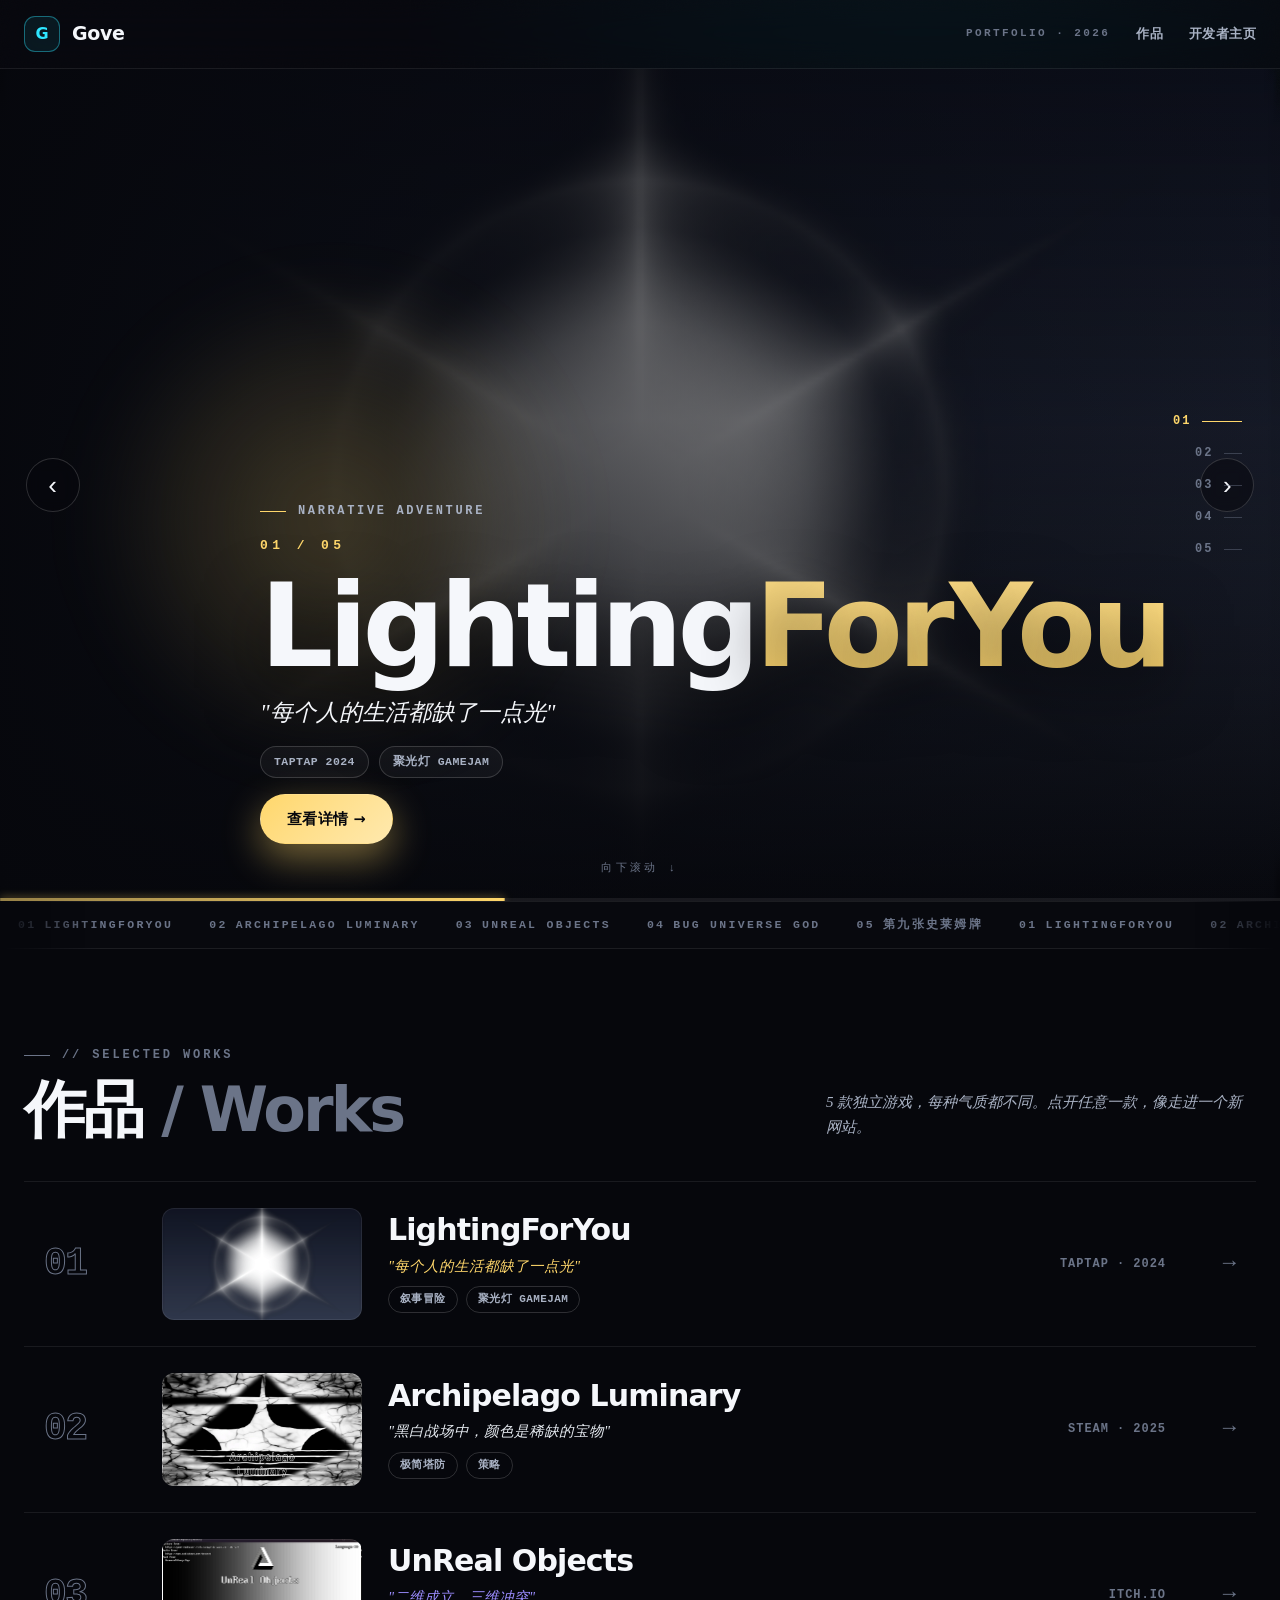
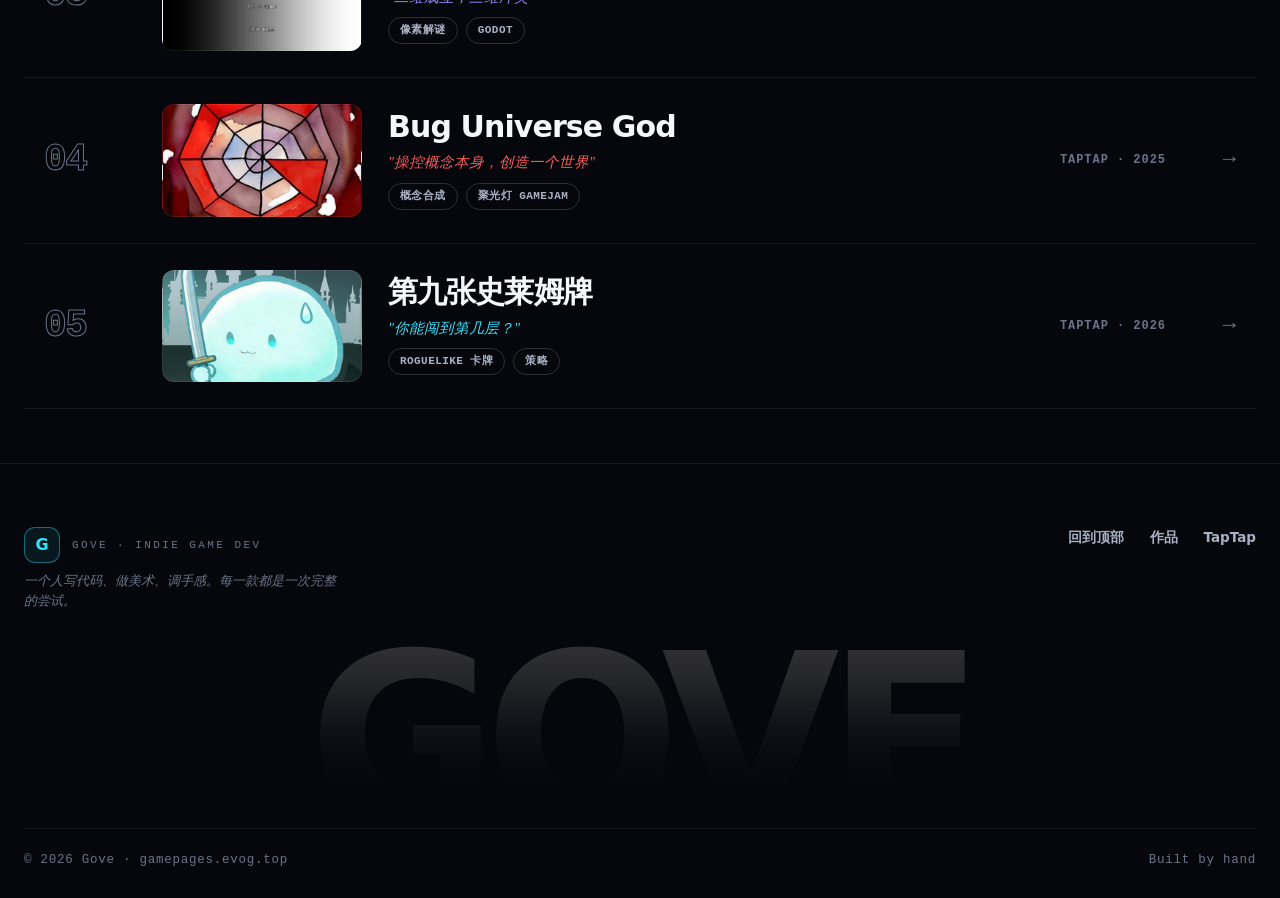
==== index.html @ 364ecc73 "优化网页设计,同时优化手机端的适配" ====
<!DOCTYPE html>
<html lang="zh-CN">
<head>
  <meta charset="UTF-8" />
  <meta name="viewport" content="width=device-width, initial-scale=1.0, viewport-fit=cover" />
  <meta name="theme-color" content="#06070c" />
  <title>Gove | 游戏作品集</title>
  <meta name="description" content="Gove 的独立游戏作品集——5 款横跨叙事冒险、塔防、解谜、概念合成与卡牌的作品，发布于 TapTap、Steam 与 itch.io。" />
  <style>
    :root {
      --bg: #06070c;
      --surface: #10131d;
      --text: #f5f7fb;
      --muted: #a9b2c4;
      --subtle: #6b7488;
      --line: rgba(255, 255, 255, .08);
      --line-2: rgba(255, 255, 255, .16);
      --maxw: 1280px;
      --header-h: 68px;

      --mono: ui-monospace, "Cascadia Code", "SF Mono", "JetBrains Mono", Consolas, monospace;
      --serif: Georgia, "Times New Roman", "Songti SC", serif;

      --ease: cubic-bezier(.2, .7, .3, 1);

      /* 各作品标志色 */
      --c-light: #ffd76b;
      --c-luminary: #e7ecf2;
      --c-unreal: #9b8cff;
      --c-bug: #ff5a5a;
      --c-slime: #2ee6ff;
    }

    * { box-sizing: border-box; }
    html { scroll-behavior: smooth; -webkit-text-size-adjust: 100%; }
    body {
      margin: 0;
      min-height: 100vh;
      color: var(--text);
      font-family: ui-sans-serif, system-ui, -apple-system, BlinkMacSystemFont, "Segoe UI", "PingFang SC", "Microsoft YaHei", sans-serif;
      line-height: 1.55;
      background: var(--bg);
      overflow-x: hidden;
      -webkit-font-smoothing: antialiased;
    }

    /* ===== 背景：光晕 + 视差网格 + 颗粒 ===== */
    .bg-fx { position: fixed; inset: 0; z-index: -3; pointer-events: none; }
    .bg-fx::before {
      content: ""; position: absolute; inset: 0;
      background:
        radial-gradient(900px 580px at 72% -10%, rgba(46, 230, 255, .11), transparent 62%),
        radial-gradient(780px 560px at 6% 110%, rgba(155, 140, 255, .11), transparent 62%),
        var(--bg);
    }
    .bg-grid {
      position: absolute; inset: -8%;
      opacity: .45;
      background-image:
        linear-gradient(rgba(255, 255, 255, .035) 1px, transparent 1px),
        linear-gradient(90deg, rgba(255, 255, 255, .035) 1px, transparent 1px);
      background-size: 64px 64px;
      background-position: calc(var(--mx, 0) * 14px) calc(var(--my, 0) * 14px);
      mask-image: radial-gradient(circle at 50% 26%, black, transparent 82%);
      -webkit-mask-image: radial-gradient(circle at 50% 26%, black, transparent 82%);
      transition: background-position 600ms var(--ease);
    }
    .bg-grain {
      position: fixed; inset: 0; z-index: -2; pointer-events: none; opacity: .05;
      background-image: url("data:image/svg+xml,%3Csvg xmlns='http://www.w3.org/2000/svg' width='180' height='180'%3E%3Cfilter id='n'%3E%3CfeTurbulence type='fractalNoise' baseFrequency='.85' numOctaves='3'/%3E%3C/filter%3E%3Crect width='180' height='180' filter='url(%23n)'/%3E%3C/svg%3E");
    }
    /* 鼠标光晕（仅指针设备） */
    .cursor-glow {
      position: fixed; top: 0; left: 0; width: 460px; height: 460px;
      z-index: -1; pointer-events: none; opacity: 0; transition: opacity 500ms ease;
      background: radial-gradient(circle, color-mix(in srgb, var(--accent, #2ee6ff) 12%, transparent), transparent 66%);
    }
    .cursor-glow.on { opacity: 1; }

    a { color: inherit; text-decoration: none; }
    img { display: block; max-width: 100%; }
    .container { width: min(var(--maxw), calc(100% - 48px)); margin: 0 auto; }

    /* ===== 顶部导航 ===== */
    .site-header {
      position: sticky; top: 0; z-index: 60;
      border-bottom: 1px solid var(--line);
      background: rgba(6, 7, 12, .5);
      backdrop-filter: blur(18px) saturate(140%);
      -webkit-backdrop-filter: blur(18px) saturate(140%);
      transition: background 300ms ease, border-color 300ms ease;
    }
    .site-header::after {
      content: ""; position: absolute; left: 0; bottom: -1px; height: 2px; width: 100%;
      transform: scaleX(var(--sp, 0)); transform-origin: left;
      background: linear-gradient(90deg, var(--c-slime), var(--c-unreal), var(--c-light));
      transition: transform 120ms linear;
    }
    .site-header.scrolled { background: rgba(6, 7, 12, .82); border-bottom-color: var(--line-2); }
    .nav { display: flex; align-items: center; justify-content: space-between; gap: 16px; min-height: var(--header-h); transition: min-height 300ms var(--ease); }
    .site-header.scrolled .nav { min-height: 56px; }

    .brand { display: flex; align-items: center; gap: 12px; font-weight: 900; letter-spacing: -.02em; font-size: 19px; }
    .brand-mark {
      display: grid; width: 36px; height: 36px; place-items: center; flex: none;
      border-radius: 11px; border: 1px solid rgba(46, 230, 255, .4);
      color: #2ee6ff; background: rgba(46, 230, 255, .08);
      font-size: 16px; font-weight: 900;
      animation: markPulse 4s ease-in-out infinite;
    }
    @keyframes markPulse {
      0%, 100% { box-shadow: 0 0 20px rgba(46, 230, 255, .16); }
      50% { box-shadow: 0 0 36px rgba(46, 230, 255, .40); }
    }
    .nav-links { display: flex; align-items: center; gap: 26px; color: var(--muted); font-size: 13px; font-weight: 600; letter-spacing: .03em; }
    .nav-links a { position: relative; padding: 6px 0; transition: color 180ms ease; }
    .nav-links a::after {
      content: ""; position: absolute; left: 0; right: 0; bottom: 0; height: 1px;
      background: currentColor; transform: scaleX(0); transform-origin: left;
      transition: transform 260ms var(--ease);
    }
    .nav-links a:hover { color: var(--text); }
    .nav-links a:hover::after { transform: scaleX(1); }
    .nav-tag { font-family: var(--mono); font-size: 11px; letter-spacing: .22em; color: var(--subtle); text-transform: uppercase; }

    /* ===== HERO 轮播 ===== */
    .hero { position: relative; }
    .carousel {
      position: relative; overflow: hidden; --accent: var(--c-slime);
      height: clamp(480px, calc(100vh - var(--header-h)), 900px);
    }
    @supports (height: 100svh) {
      .carousel { height: clamp(480px, calc(100svh - var(--header-h)), 900px); }
    }
    .slides { position: absolute; inset: 0; }
    .slide { position: absolute; inset: 0; opacity: 0; visibility: hidden; transition: opacity .8s ease, visibility .8s ease; }
    .slide.active { opacity: 1; visibility: visible; }
    .slide-bg {
      position: absolute; inset: 0; background-size: cover; background-position: center;
      transform: scale(1.08); transition: transform 7s linear;
    }
    .slide.active .slide-bg { transform: scale(1); }
    .slide-overlay {
      position: absolute; inset: 0;
      background:
        linear-gradient(90deg, rgba(6, 7, 12, .95) 0%, rgba(6, 7, 12, .6) 42%, rgba(6, 7, 12, .10) 100%),
        linear-gradient(0deg, rgba(6, 7, 12, .96) 0%, rgba(6, 7, 12, .25) 58%);
    }
    .slide-glow {
      position: absolute; left: 4%; bottom: 12%; width: min(560px, 70vw); aspect-ratio: 1; border-radius: 50%;
      background: radial-gradient(circle, color-mix(in srgb, var(--accent) 22%, transparent), transparent 62%);
      filter: blur(34px); opacity: 0; transition: opacity .9s ease; pointer-events: none;
    }
    .slide.active .slide-glow { opacity: 1; animation: glowBreath 7s ease-in-out infinite; }
    @keyframes glowBreath { 0%, 100% { transform: scale(1); } 50% { transform: scale(1.12); } }

    .slide-content {
      position: absolute; left: 0; right: 0; bottom: clamp(56px, 9vh, 104px);
      display: flex; flex-direction: column; align-items: flex-start; gap: 16px;
      max-width: 760px;
    }
    /* 逐行 stagger 入场 */
    .slide-content > * { opacity: 0; transform: translateY(24px); }
    .slide.active .slide-content > * { animation: rise .78s var(--ease) forwards; }
    .slide.active .slide-content > *:nth-child(1) { animation-delay: .10s; }
    .slide.active .slide-content > *:nth-child(2) { animation-delay: .18s; }
    .slide.active .slide-content > *:nth-child(3) { animation-delay: .26s; }
    .slide.active .slide-content > *:nth-child(4) { animation-delay: .36s; }
    .slide.active .slide-content > *:nth-child(5) { animation-delay: .44s; }
    .slide.active .slide-content > *:nth-child(6) { animation-delay: .52s; }
    @keyframes rise { to { opacity: 1; translate: 0 0; } }

    .slide-eyebrow {
      display: inline-flex; align-items: center; gap: 12px; margin: 0;
      font-family: var(--mono); font-size: 12px; font-weight: 600;
      letter-spacing: .22em; text-transform: uppercase; color: var(--muted);
    }
    .slide-eyebrow::before { content: ""; width: 26px; height: 1px; background: var(--accent); flex: none; }
    .slide-index { font-family: var(--mono); font-size: 13px; font-weight: 700; letter-spacing: .34em; color: var(--accent); text-transform: uppercase; }
    .slide-title {
      margin: 0; font-weight: 900; letter-spacing: -.045em; line-height: .92;
      font-size: clamp(54px, 9vw, 116px); text-shadow: 0 22px 64px rgba(0, 0, 0, .55);
    }
    .slide-title .accent {
      color: transparent;
      background: linear-gradient(180deg, color-mix(in srgb, var(--accent) 78%, #fff), var(--accent));
      -webkit-background-clip: text; background-clip: text;
    }
    .slide-tagline { margin: 0; font-family: var(--serif); font-size: clamp(17px, 2vw, 23px); font-style: italic; color: var(--text); }
    .slide-tags { display: flex; flex-wrap: wrap; gap: 10px; }
    .slide-tags span {
      padding: 6px 13px; border-radius: 999px; border: 1px solid var(--line-2);
      color: var(--muted); background: rgba(255, 255, 255, .04);
      font-family: var(--mono); font-size: 11.5px; font-weight: 600; letter-spacing: .04em; text-transform: uppercase;
    }
    .btn {
      display: inline-flex; align-items: center; gap: 10px; min-height: 50px; padding: 0 26px;
      border-radius: 999px; font-size: 14.5px; font-weight: 800; letter-spacing: .02em;
      border: 1px solid var(--line-2); color: var(--text);
      transition: transform 200ms ease, border-color 200ms ease, background 200ms ease, box-shadow 200ms ease;
    }
    .btn.primary {
      border-color: transparent; color: #06070c;
      background: linear-gradient(135deg, var(--accent), color-mix(in srgb, var(--accent) 55%, #ffffff));
      box-shadow: 0 14px 38px color-mix(in srgb, var(--accent) 45%, transparent);
    }
    .btn.primary:hover { transform: translateY(-3px); box-shadow: 0 22px 54px color-mix(in srgb, var(--accent) 62%, transparent); }
    .btn.primary:active { transform: translateY(-1px) scale(.985); }

    /* 右侧竖排索引轨（桌面） */
    .rail {
      position: absolute; right: clamp(16px, 3vw, 44px); top: 50%; transform: translateY(-50%);
      z-index: 8; display: flex; flex-direction: column; gap: 4px;
    }
    .rail button {
      display: flex; align-items: center; justify-content: flex-end; gap: 10px;
      width: 74px; padding: 7px 0; border: 0; background: none; cursor: pointer;
      font-family: var(--mono); font-size: 12px; font-weight: 700; letter-spacing: .18em;
      color: var(--subtle); transition: color 260ms ease;
    }
    .rail button::after {
      content: ""; width: 18px; height: 1px; background: currentColor; opacity: .45;
      transition: width 320ms var(--ease), opacity 260ms ease;
    }
    .rail button:hover { color: var(--text); }
    .rail button:hover::after { width: 30px; opacity: 1; }
    .rail button.on { color: var(--accent); }
    .rail button.on::after { width: 40px; opacity: 1; }

    /* 圆点（移动） */
    .dots {
      position: absolute; left: 0; right: 0; bottom: 26px; z-index: 8;
      display: none; justify-content: center; gap: 8px;
    }
    .dots button {
      position: relative; width: 22px; height: 22px; border: 0; padding: 0; cursor: pointer; background: none;
    }
    .dots button::after {
      content: ""; position: absolute; left: 50%; top: 50%; transform: translate(-50%, -50%);
      width: 7px; height: 7px; border-radius: 999px; background: rgba(255, 255, 255, .28);
      transition: width 280ms var(--ease), background 280ms ease, border-radius 280ms var(--ease);
    }
    .dots button.on::after { width: 24px; background: var(--accent); border-radius: 999px; }

    .carousel .nav-btn {
      position: absolute; top: 50%; transform: translateY(-50%); z-index: 8;
      width: 54px; height: 54px; display: grid; place-items: center; cursor: pointer;
      border-radius: 50%; border: 1px solid var(--line-2); background: rgba(6, 7, 12, .5);
      color: var(--text); font-size: 26px; line-height: 1; backdrop-filter: blur(8px);
      -webkit-backdrop-filter: blur(8px);
      transition: background 200ms ease, border-color 200ms ease, transform 200ms ease;
    }
    .carousel .nav-btn:hover { background: rgba(6, 7, 12, .85); border-color: var(--accent); color: var(--accent); transform: translateY(-50%) scale(1.06); }
    .carousel .nav-btn.prev { left: clamp(12px, 2vw, 32px); }
    .carousel .nav-btn.next { right: clamp(12px, 2vw, 32px); }

    .scroll-hint {
      position: absolute; left: 50%; bottom: 24px; transform: translateX(-50%); z-index: 8; margin: 0;
      font-family: var(--mono); font-size: 11px; letter-spacing: .3em; text-transform: uppercase;
      color: var(--subtle); animation: bob 2.6s ease-in-out infinite;
    }
    @keyframes bob { 0%, 100% { transform: translate(-50%, 0); opacity: .45; } 50% { transform: translate(-50%, 6px); opacity: 1; } }

    /* 自动播放进度条 */
    .progress { position: absolute; left: 0; right: 0; bottom: 0; height: 3px; background: rgba(255, 255, 255, .07); z-index: 9; }
    .progress i {
      display: block; height: 100%; width: 100%; transform: scaleX(0); transform-origin: left;
      background: linear-gradient(90deg, color-mix(in srgb, var(--accent) 55%, transparent), var(--accent));
      box-shadow: 0 0 14px color-mix(in srgb, var(--accent) 60%, transparent);
    }

    /* ===== 索引滚动带 ===== */
    .ticker {
      border-top: 1px solid var(--line); border-bottom: 1px solid var(--line);
      background: rgba(255, 255, 255, .012); overflow: hidden; padding: 14px 0;
      mask-image: linear-gradient(90deg, transparent, black 8%, black 92%, transparent);
      -webkit-mask-image: linear-gradient(90deg, transparent, black 8%, black 92%, transparent);
    }
    .ticker-track { display: flex; width: max-content; animation: ticker 38s linear infinite; }
    .ticker:hover .ticker-track { animation-play-state: paused; }
    .ticker-group { display: flex; align-items: center; flex: none; }
    .ticker-group b {
      font-family: var(--mono); font-size: 11.5px; font-weight: 700; letter-spacing: .2em;
      color: var(--subtle); text-transform: uppercase; margin: 0 18px;
    }
    .ticker-group b i { font-style: normal; color: var(--accent); margin-right: 8px; }
    @keyframes ticker { to { transform: translateX(-50%); } }

    /* ===== 作品列表 ===== */
    .works { padding: clamp(64px, 10vh, 120px) 0 clamp(40px, 6vh, 72px); }
    .section-head { display: flex; align-items: flex-end; justify-content: space-between; gap: 28px; margin-bottom: 40px; flex-wrap: wrap; }
    .section-head .kicker {
      display: inline-flex; align-items: center; gap: 12px; margin: 0 0 14px;
      font-family: var(--mono); font-size: 12px; font-weight: 600; letter-spacing: .24em;
      text-transform: uppercase; color: var(--subtle);
    }
    .section-head .kicker::before { content: ""; width: 26px; height: 1px; background: var(--subtle); }
    .section-head h2 { margin: 0; font-size: clamp(34px, 5vw, 62px); font-weight: 900; letter-spacing: -.045em; line-height: 1; }
    .section-head h2 span { color: var(--subtle); font-weight: 800; }
    .section-head .note { max-width: 430px; margin: 0; color: var(--muted); font-size: 15px; font-family: var(--serif); font-style: italic; line-height: 1.7; }

    .works-list { list-style: none; margin: 0; padding: 0; border-top: 1px solid var(--line); }
    .work { position: relative; border-bottom: 1px solid var(--line); }
    .work::before {
      content: ""; position: absolute; left: 0; top: 0; bottom: 0; width: 3px; z-index: 2;
      background: var(--accent); transform: scaleY(0); transform-origin: top;
      transition: transform 380ms var(--ease);
    }
    .work:hover::before, .work:focus-within::before { transform: scaleY(1); }
    .work > a {
      display: grid; align-items: center; gap: 26px; padding: 26px 20px;
      grid-template-columns: 92px 200px 1fr auto 44px;
      grid-template-areas: "num thumb main meta go";
      transition: padding 320ms var(--ease), background 320ms var(--ease);
    }
    .work:hover > a, .work:focus-within > a { padding-left: 36px; background: linear-gradient(90deg, color-mix(in srgb, var(--accent) 11%, transparent), transparent 74%); }

    .work-num {
      grid-area: num; font-family: var(--mono); font-weight: 800; letter-spacing: -.04em;
      font-size: clamp(26px, 3vw, 38px); line-height: 1;
      color: transparent; -webkit-text-stroke: 1px var(--subtle);
      transition: color 320ms ease, -webkit-text-stroke-color 320ms ease, transform 320ms var(--ease);
    }
    .work:hover .work-num { color: var(--accent); -webkit-text-stroke-color: var(--accent); transform: translateX(3px); }

    .work-thumb {
      grid-area: thumb; width: 200px; aspect-ratio: 16 / 9; border-radius: 12px;
      background-size: cover; background-position: center;
      border: 1px solid var(--line); position: relative; overflow: hidden;
      transition: transform 420ms var(--ease), box-shadow 420ms var(--ease), border-color 320ms ease;
    }
    .work-thumb::after {
      content: "查看"; position: absolute; inset: 0; display: flex; align-items: center; justify-content: center;
      font-family: var(--mono); font-size: 11.5px; letter-spacing: .18em; color: #fff;
      background: color-mix(in srgb, var(--accent) 32%, rgba(6, 7, 12, .6));
      opacity: 0; transition: opacity 320ms ease;
    }
    .work:hover .work-thumb { transform: scale(1.045); border-color: color-mix(in srgb, var(--accent) 45%, transparent); box-shadow: 0 20px 48px rgba(0, 0, 0, .6); }
    .work:hover .work-thumb::after { opacity: 1; }

    .work-main { grid-area: main; display: flex; flex-direction: column; gap: 9px; min-width: 0; }
    .work-title { font-size: clamp(21px, 2.6vw, 30px); font-weight: 800; letter-spacing: -.03em; line-height: 1.05; }
    .work-tagline { margin: 0; font-family: var(--serif); font-size: 14.5px; font-style: italic; color: var(--accent); }
    .work-tags { display: flex; flex-wrap: wrap; gap: 8px; }
    .work-tags span {
      padding: 4px 11px; border-radius: 999px; border: 1px solid var(--line-2);
      color: var(--muted); font-family: var(--mono); font-size: 11px; font-weight: 600; letter-spacing: .04em; text-transform: uppercase;
    }
    .work-meta { grid-area: meta; font-family: var(--mono); color: var(--subtle); font-size: 12px; font-weight: 600; letter-spacing: .08em; white-space: nowrap; text-transform: uppercase; }
    .work-go { grid-area: go; justify-self: end; font-family: var(--mono); font-size: 22px; color: var(--subtle); transition: transform 260ms var(--ease), color 260ms ease; }
    .work:hover .work-go { transform: translateX(6px); color: var(--accent); }

    /* 跟随鼠标的大图预览（仅指针设备） */
    .peek { position: fixed; top: 0; left: 0; z-index: 50; pointer-events: none; will-change: transform; }
    .peek-inner {
      width: 330px; border-radius: 14px; overflow: hidden; border: 1px solid var(--line-2);
      background: var(--surface); box-shadow: 0 32px 78px rgba(0, 0, 0, .68);
      opacity: 0; transform: scale(.94) translateY(6px);
      transition: opacity .28s ease, transform .34s var(--ease);
    }
    .peek.on .peek-inner { opacity: 1; transform: none; }
    .peek-img { height: 186px; background-size: cover; background-position: center; }
    .peek-bar {
      display: flex; align-items: center; justify-content: space-between; gap: 12px;
      padding: 10px 14px; border-top: 1px solid var(--line);
      font-family: var(--mono); font-size: 11px; font-weight: 700; letter-spacing: .16em; text-transform: uppercase;
    }
    .peek-bar em { font-style: normal; color: var(--accent); }

    /* ===== 页脚 ===== */
    .site-footer { position: relative; border-top: 1px solid var(--line); overflow: hidden; padding-top: clamp(48px, 7vh, 84px); }
    .footer-wordmark {
      display: block; text-align: center; user-select: none;
      font-size: clamp(86px, 19vw, 230px); font-weight: 900; letter-spacing: -.055em; line-height: .82;
      color: transparent;
      background: linear-gradient(180deg, rgba(255, 255, 255, .17), rgba(255, 255, 255, .03) 62%, transparent);
      -webkit-background-clip: text; background-clip: text;
      -webkit-mask-image: linear-gradient(180deg, #000 20%, transparent 96%);
      mask-image: linear-gradient(180deg, #000 20%, transparent 96%);
      margin: 0 0 -6px;
    }
    .footer-top { display: flex; align-items: flex-start; justify-content: space-between; gap: 32px; flex-wrap: wrap; padding-bottom: 34px; }
    .footer-brand { display: flex; align-items: center; gap: 12px; }
    .footer-brand .brand-mark { animation: none; }
    .footer-tag { margin: 8px 0 0; color: var(--subtle); font-size: 13px; font-family: var(--serif); font-style: italic; max-width: 320px; }
    .footer-links { display: flex; gap: 26px; flex-wrap: wrap; color: var(--muted); font-size: 13.5px; font-weight: 600; }
    .footer-links a { transition: color 180ms ease; }
    .footer-links a:hover { color: var(--text); }
    .footer-base {
      border-top: 1px solid var(--line); padding: 22px 0 max(28px, env(safe-area-inset-bottom));
      display: flex; align-items: center; justify-content: space-between; gap: 14px; flex-wrap: wrap;
      color: var(--subtle); font-size: 12.5px; font-family: var(--mono); letter-spacing: .06em;
    }

    /* 滚动浮现 */
    .reveal { opacity: 0; transform: translateY(28px); transition: opacity .85s ease, transform .85s var(--ease); }
    .reveal.in { opacity: 1; transform: none; }

    /* ===== 平板 ===== */
    @media (max-width: 1080px) {
      .work > a { grid-template-columns: 72px 168px 1fr 40px; grid-template-areas: "num thumb main go"; gap: 20px; }
      .work-meta { display: none; }
      .work-thumb { width: 168px; }
    }

    /* ===== 手机 / 触摸端 ===== */
    @media (max-width: 760px) {
      :root { --header-h: 56px; }
      .container { width: min(100% - 40px, var(--maxw)); }
      .nav-links { gap: 18px; font-size: 12.5px; }
      .nav-tag { display: none; }
      .brand { font-size: 17px; gap: 10px; }
      .brand-mark { width: 32px; height: 32px; font-size: 14px; border-radius: 9px; }

      /* 轮播：底部压暗 + 内容上提，给圆点让位 */
      .carousel { height: clamp(460px, calc(100vh - var(--header-h)), 780px); }
      @supports (height: 100svh) { .carousel { height: clamp(460px, calc(100svh - var(--header-h)), 780px); } }
      .slide-overlay {
        background:
          linear-gradient(0deg, rgba(6, 7, 12, .97) 0%, rgba(6, 7, 12, .84) 26%, rgba(6, 7, 12, .35) 62%, rgba(6, 7, 12, .30) 100%),
          linear-gradient(90deg, rgba(6, 7, 12, .45), transparent 70%);
      }
      .slide-glow { left: 50%; bottom: auto; top: 12%; transform: translateX(-50%); width: 88vw; opacity: 0; }
      .slide.active .slide-glow { opacity: .8; }
      .slide-content { bottom: 84px; gap: 12px; max-width: 100%; }
      .slide-title { font-size: clamp(32px, 10.5vw, 52px); letter-spacing: -.035em; line-height: .96; }
      .slide-eyebrow { font-size: 10.5px; letter-spacing: .18em; gap: 9px; }
      .slide-eyebrow::before { width: 18px; }
      .slide-index { font-size: 11.5px; letter-spacing: .28em; }
      .slide-tagline { font-size: 15px; line-height: 1.5; }
      .slide-tags { gap: 8px; }
      .slide-tags span { padding: 5px 11px; font-size: 10.5px; }
      .btn { min-height: 46px; padding: 0 22px; font-size: 14px; }

      .rail { display: none; }
      .dots { display: flex; }
      .carousel .nav-btn { display: none; }
      .scroll-hint { display: none; }

      /* 作品列表 → 卡片式 */
      .works { padding: 52px 0 28px; }
      .section-head { gap: 18px; margin-bottom: 30px; }
      .section-head .note { font-size: 14px; max-width: 100%; }
      .work > a {
        grid-template-columns: 1fr 40px;
        grid-template-areas: "thumb thumb" "main go" "meta meta";
        gap: 14px 10px; padding: 22px 0 26px;
      }
      .work:hover > a, .work:focus-within > a { padding-left: 20px; }
      .work::before { transform: scaleY(1); opacity: .55; }        /* 触摸端常驻彩条 */
      .work:active::before { opacity: 1; }
      .work-thumb { grid-area: thumb; width: 100%; border-radius: 12px; }
      .work-num {
        grid-area: thumb; justify-self: start; align-self: start; z-index: 3; margin: 12px;
        font-size: 13px; letter-spacing: .12em; padding: 4px 9px; border-radius: 7px;
        color: var(--accent); -webkit-text-stroke: 0;
        background: rgba(6, 7, 12, .72); border: 1px solid color-mix(in srgb, var(--accent) 34%, transparent);
        backdrop-filter: blur(6px); -webkit-backdrop-filter: blur(6px);
      }
      .work-main { grid-area: main; gap: 8px; }
      .work-title { font-size: 21px; }
      .work-tagline { font-size: 13.5px; }
      .work-meta { grid-area: meta; white-space: normal; font-size: 11px; color: var(--accent); opacity: .85; }
      .work-go { grid-area: go; align-self: start; font-size: 19px; color: var(--accent); opacity: .8; }

      .footer-top { gap: 20px; padding-bottom: 26px; }
      .footer-links { gap: 18px; }
      .footer-base { font-size: 11px; letter-spacing: .04em; }
      .peek { display: none; }
    }

    @media (max-width: 380px) {
      .container { width: min(100% - 32px, var(--maxw)); }
      .slide-title { font-size: clamp(29px, 10vw, 44px); }
      .work-tags span { font-size: 10px; padding: 3px 9px; }
    }

    @media (hover: none) {
      .work::before { transform: scaleY(1); opacity: .55; }
      .cursor-glow { display: none; }
    }

    @media (prefers-reduced-motion: reduce) {
      *, *::before, *::after { transition-duration: .01ms !important; animation: none !important; scroll-behavior: auto !important; }
      .reveal { opacity: 1; transform: none; }
      .slide-content > * { opacity: 1; transform: none; }
      .slide-glow { opacity: .85 !important; }
      .ticker-track { animation: none; }
    }
  </style>
</head>
<body>
  <div class="bg-fx" aria-hidden="true"><div class="bg-grid" id="bgGrid"></div></div>
  <div class="bg-grain" aria-hidden="true"></div>
  <div class="cursor-glow" id="cursorGlow" aria-hidden="true"></div>

  <header class="site-header" id="header">
    <div class="container nav">
      <a class="brand" href="#top" aria-label="返回顶部"><span class="brand-mark">G</span><span>Gove</span></a>
      <nav class="nav-links" aria-label="主导航">
        <span class="nav-tag">Portfolio · 2026</span>
        <a href="#games">作品</a>
        <a href="https://www.taptap.cn/developer/275988" target="_blank" rel="noreferrer">开发者主页</a>
      </nav>
    </div>
  </header>

  <main id="top">
    <!-- HERO 轮播 -->
    <section class="hero" aria-label="作品轮播" aria-roledescription="carousel">
      <div class="carousel" id="carousel">
        <div class="slides">
          <article class="slide active" style="--accent: var(--c-light);">
            <div class="slide-bg" style="background-image:url('games/lightingforyou/cover.jpg')"></div>
            <div class="slide-overlay"></div>
            <div class="slide-glow"></div>
            <div class="slide-content container">
              <p class="slide-eyebrow">Narrative Adventure</p>
              <span class="slide-index">01 / 05</span>
              <h1 class="slide-title">Lighting<span class="accent">ForYou</span></h1>
              <p class="slide-tagline">"每个人的生活都缺了一点光"</p>
              <div class="slide-tags"><span>TapTap 2024</span><span>聚光灯 GameJam</span></div>
              <a class="btn primary" href="games/lightingforyou/index.html">查看详情 →</a>
            </div>
          </article>

          <article class="slide" style="--accent: var(--c-luminary);">
            <div class="slide-bg" style="background-image:url('games/archipelago-luminary/cover.jpg')"></div>
            <div class="slide-overlay"></div>
            <div class="slide-glow"></div>
            <div class="slide-content container">
              <p class="slide-eyebrow">Minimalist Tower Defense</p>
              <span class="slide-index">02 / 05</span>
              <h1 class="slide-title">Archipelago <span class="accent">Luminary</span></h1>
              <p class="slide-tagline">"黑白战场中，颜色是稀缺的宝物"</p>
              <div class="slide-tags"><span>Steam 2025</span><span>策略</span></div>
              <a class="btn primary" href="games/archipelago-luminary/index.html">查看详情 →</a>
            </div>
          </article>

          <article class="slide" style="--accent: var(--c-unreal);">
            <div class="slide-bg" style="background-image:url('games/unreal-objects/cover.jpg')"></div>
            <div class="slide-overlay"></div>
            <div class="slide-glow"></div>
            <div class="slide-content container">
              <p class="slide-eyebrow">Impossible-Object Puzzle</p>
              <span class="slide-index">03 / 05</span>
              <h1 class="slide-title">UnReal <span class="accent">Objects</span></h1>
              <p class="slide-tagline">"二维成立，三维冲突"</p>
              <div class="slide-tags"><span>itch.io</span><span>Godot</span></div>
              <a class="btn primary" href="games/unreal-objects/index.html">查看详情 →</a>
            </div>
          </article>

          <article class="slide" style="--accent: var(--c-bug);">
            <div class="slide-bg" style="background-image:url('games/bug-universe-god/cover.jpg')"></div>
            <div class="slide-overlay"></div>
            <div class="slide-glow"></div>
            <div class="slide-content container">
              <p class="slide-eyebrow">Concept Synthesis</p>
              <span class="slide-index">04 / 05</span>
              <h1 class="slide-title">Bug Universe <span class="accent">God</span></h1>
              <p class="slide-tagline">"操控概念本身，创造一个世界"</p>
              <div class="slide-tags"><span>TapTap 2025</span><span>聚光灯 GameJam</span></div>
              <a class="btn primary" href="games/bug-universe-god/index.html">查看详情 →</a>
            </div>
          </article>

          <article class="slide" style="--accent: var(--c-slime);">
            <div class="slide-bg" style="background-image:url('games/ninth-slime-card/cover.jpg')"></div>
            <div class="slide-overlay"></div>
            <div class="slide-glow"></div>
            <div class="slide-content container">
              <p class="slide-eyebrow">Roguelike Card</p>
              <span class="slide-index">05 / 05</span>
              <h1 class="slide-title">第九张<span class="accent">史莱姆牌</span></h1>
              <p class="slide-tagline">"你能闯到第几层？"</p>
              <div class="slide-tags"><span>TapTap 2026</span><span>策略</span></div>
              <a class="btn primary" href="games/ninth-slime-card/index.html">查看详情 →</a>
            </div>
          </article>
        </div>

        <button class="nav-btn prev" id="prev" aria-label="上一个作品">‹</button>
        <button class="nav-btn next" id="next" aria-label="下一个作品">›</button>
        <div class="rail" id="rail" role="tablist" aria-label="作品切换"></div>
        <div class="dots" id="dots" role="tablist" aria-label="作品切换"></div>
        <div class="progress"><i id="progressFill"></i></div>
        <p class="scroll-hint">向下滚动 ↓</p>
      </div>
    </section>

    <!-- 索引滚动带 -->
    <div class="ticker" aria-hidden="true">
      <div class="ticker-track" id="tickerTrack"></div>
    </div>

    <!-- 作品列表 -->
    <section class="works" id="games" aria-labelledby="works-title">
      <div class="container">
        <div class="section-head reveal">
          <div>
            <p class="kicker">// Selected Works</p>
            <h2 id="works-title">作品 <span>/ Works</span></h2>
          </div>
          <p class="note">5 款独立游戏，每种气质都不同。点开任意一款，像走进一个新网站。</p>
        </div>

        <ol class="works-list" id="worksList">
          <li class="work reveal" style="--accent: var(--c-light);"
              data-cover="games/lightingforyou/cover.jpg" data-no="01">
            <a href="games/lightingforyou/index.html">
              <span class="work-num">01</span>
              <span class="work-thumb" style="background-image:url('games/lightingforyou/cover.jpg')"></span>
              <span class="work-main">
                <span class="work-title">LightingForYou</span>
                <span class="work-tagline">"每个人的生活都缺了一点光"</span>
                <span class="work-tags"><span>叙事冒险</span><span>聚光灯 GameJam</span></span>
              </span>
              <span class="work-meta">TapTap · 2024</span>
              <span class="work-go">→</span>
            </a>
          </li>

          <li class="work reveal" style="--accent: var(--c-luminary);"
              data-cover="games/archipelago-luminary/cover.jpg" data-no="02">
            <a href="games/archipelago-luminary/index.html">
              <span class="work-num">02</span>
              <span class="work-thumb" style="background-image:url('games/archipelago-luminary/cover.jpg')"></span>
              <span class="work-main">
                <span class="work-title">Archipelago Luminary</span>
                <span class="work-tagline">"黑白战场中，颜色是稀缺的宝物"</span>
                <span class="work-tags"><span>极简塔防</span><span>策略</span></span>
              </span>
              <span class="work-meta">Steam · 2025</span>
              <span class="work-go">→</span>
            </a>
          </li>

          <li class="work reveal" style="--accent: var(--c-unreal);"
              data-cover="games/unreal-objects/cover.jpg" data-no="03">
            <a href="games/unreal-objects/index.html">
              <span class="work-num">03</span>
              <span class="work-thumb" style="background-image:url('games/unreal-objects/cover.jpg')"></span>
              <span class="work-main">
                <span class="work-title">UnReal Objects</span>
                <span class="work-tagline">"二维成立，三维冲突"</span>
                <span class="work-tags"><span>像素解谜</span><span>Godot</span></span>
              </span>
              <span class="work-meta">itch.io</span>
              <span class="work-go">→</span>
            </a>
          </li>

          <li class="work reveal" style="--accent: var(--c-bug);"
              data-cover="games/bug-universe-god/cover.jpg" data-no="04">
            <a href="games/bug-universe-god/index.html">
              <span class="work-num">04</span>
              <span class="work-thumb" style="background-image:url('games/bug-universe-god/cover.jpg')"></span>
              <span class="work-main">
                <span class="work-title">Bug Universe God</span>
                <span class="work-tagline">"操控概念本身，创造一个世界"</span>
                <span class="work-tags"><span>概念合成</span><span>聚光灯 GameJam</span></span>
              </span>
              <span class="work-meta">TapTap · 2025</span>
              <span class="work-go">→</span>
            </a>
          </li>

          <li class="work reveal" style="--accent: var(--c-slime);"
              data-cover="games/ninth-slime-card/cover.jpg" data-no="05">
            <a href="games/ninth-slime-card/index.html">
              <span class="work-num">05</span>
              <span class="work-thumb" style="background-image:url('games/ninth-slime-card/cover.jpg')"></span>
              <span class="work-main">
                <span class="work-title">第九张史莱姆牌</span>
                <span class="work-tagline">"你能闯到第几层？"</span>
                <span class="work-tags"><span>Roguelike 卡牌</span><span>策略</span></span>
              </span>
              <span class="work-meta">TapTap · 2026</span>
              <span class="work-go">→</span>
            </a>
          </li>
        </ol>
      </div>
    </section>
  </main>

  <footer class="site-footer">
    <div class="container">
      <div class="footer-top">
        <div>
          <div class="footer-brand">
            <span class="brand-mark">G</span>
            <span class="nav-tag">Gove · Indie Game Dev</span>
          </div>
          <p class="footer-tag">一个人写代码、做美术、调手感。每一款都是一次完整的尝试。</p>
        </div>
        <nav class="footer-links" aria-label="页脚导航">
          <a href="#top">回到顶部</a>
          <a href="#games">作品</a>
          <a href="https://www.taptap.cn/developer/275988" target="_blank" rel="noreferrer">TapTap</a>
        </nav>
      </div>
    </div>
    <p class="footer-wordmark" aria-hidden="true">GOVE</p>
    <div class="container">
      <div class="footer-base">
        <span>© 2026 Gove · gamepages.evog.top</span>
        <span>Built by hand</span>
      </div>
    </div>
  </footer>

  <div class="peek" id="peek" aria-hidden="true">
    <div class="peek-inner">
      <div class="peek-img" id="peekImg"></div>
      <div class="peek-bar"><span id="peekName"></span><em id="peekNo"></em></div>
    </div>
  </div>

  <script>
  (function () {
    'use strict';

    var slides = Array.from(document.querySelectorAll('.slide'));
    var carousel = document.getElementById('carousel');
    var rail = document.getElementById('rail');
    var dotsWrap = document.getElementById('dots');
    var fill = document.getElementById('progressFill');
    var accents = ['var(--c-light)', 'var(--c-luminary)', 'var(--c-unreal)', 'var(--c-bug)', 'var(--c-slime)'];
    var names = ['LightingForYou', 'Archipelago Luminary', 'UnReal Objects', 'Bug Universe God', '第九张史莱姆牌'];
    var INTERVAL = 5200;

    var current = 0;
    var elapsed = 0;
    var paused = false;
    var lastTs = 0;
    var fine = window.matchMedia('(hover: hover) and (pointer: fine)').matches;

    /* ---- 构建索引（右侧轨 + 移动圆点） ---- */
    slides.forEach(function (_, i) {
      var label = '0' + (i + 1);
      var b = document.createElement('button');
      b.type = 'button';
      b.setAttribute('role', 'tab');
      b.setAttribute('aria-label', '第 ' + (i + 1) + ' 个作品：' + names[i]);
      b.textContent = label;
      b.addEventListener('click', function () { go(i, true); });
      rail.appendChild(b);

      var d = document.createElement('button');
      d.type = 'button';
      d.setAttribute('role', 'tab');
      d.setAttribute('aria-label', '第 ' + (i + 1) + ' 个作品：' + names[i]);
      d.addEventListener('click', function () { go(i, true); });
      dotsWrap.appendChild(d);
    });
    var railBtns = Array.from(rail.children);
    var dots = Array.from(dotsWrap.children);

    /* ---- 轮播主循环：进度条与自动播放共用同一时钟 ---- */
    function go(i, manual) {
      slides[current].classList.remove('active');
      railBtns[current].classList.remove('on');
      railBtns[current].setAttribute('aria-selected', 'false');
      dots[current].classList.remove('on');

      current = (i + slides.length) % slides.length;

      slides[current].classList.add('active');
      railBtns[current].classList.add('on');
      railBtns[current].setAttribute('aria-selected', 'true');
      dots[current].classList.add('on');
      carousel.style.setProperty('--accent', accents[current]);

      elapsed = 0;
      fill.style.transform = 'scaleX(0)';
      if (manual) paused = false;
    }

    function loop(ts) {
      if (!lastTs) lastTs = ts;
      var dt = ts - lastTs;
      lastTs = ts;

      if (!paused && !document.hidden) {
        elapsed += dt;
        if (elapsed >= INTERVAL) { go(current + 1); }
        fill.style.transform = 'scaleX(' + Math.min(elapsed / INTERVAL, 1) + ')';
      }
      updatePeek();
      requestAnimationFrame(loop);
    }

    function next() { go(current + 1, true); }
    function prev() { go(current - 1, true); }

    document.getElementById('next').addEventListener('click', next);
    document.getElementById('prev').addEventListener('click', prev);
    document.addEventListener('keydown', function (e) {
      if (e.key === 'ArrowRight') next();
      if (e.key === 'ArrowLeft') prev();
    });

    if (fine) {
      carousel.addEventListener('mouseenter', function () { paused = true; });
      carousel.addEventListener('mouseleave', function () { paused = false; });
    }

    /* ---- 触摸滑动 ---- */
    var sx = 0, sy = 0, swiping = false;
    carousel.addEventListener('touchstart', function (e) {
      sx = e.touches[0].clientX; sy = e.touches[0].clientY; swiping = true; paused = true;
    }, { passive: true });
    carousel.addEventListener('touchend', function (e) {
      if (!swiping) return;
      swiping = false; paused = false;
      var dx = e.changedTouches[0].clientX - sx;
      var dy = e.changedTouches[0].clientY - sy;
      if (Math.abs(dx) > 44 && Math.abs(dx) > Math.abs(dy)) go(current + (dx < 0 ? 1 : -1), true);
    }, { passive: true });

    go(0);
    requestAnimationFrame(loop);

    /* ---- 索引滚动带 ---- */
    var track = document.getElementById('tickerTrack');
    var items = names.map(function (n, i) {
      return '<b><i>0' + (i + 1) + '</i>' + n + '</b>';
    }).join('');
    var group = '<div class="ticker-group">' + items + '</div>';
    track.innerHTML = group + group;

    /* ---- 跟随鼠标的大图预览（仅指针设备） ---- */
    var peek = document.getElementById('peek');
    var peekImg = document.getElementById('peekImg');
    var peekName = document.getElementById('peekName');
    var peekNo = document.getElementById('peekNo');
    var px = 0, py = 0, tx = 0, ty = 0, peekOn = false;

    function lerp(a, b, n) { return a + (b - a) * n; }

    if (fine) {
      document.getElementById('worksList').addEventListener('mousemove', function (e) {
        var w = peek.offsetWidth || 330;
        var h = peek.offsetHeight || 230;
        tx = Math.min(e.clientX + 26, window.innerWidth - w - 18);
        ty = Math.max(12, Math.min(e.clientY - h / 2, window.innerHeight - h - 18));
      }, { passive: true });
    }

    function updatePeek() {
      if (!peekOn) return;
      px = lerp(px, tx, .18);
      py = lerp(py, ty, .18);
      peek.style.transform = 'translate3d(' + px.toFixed(2) + 'px,' + py.toFixed(2) + 'px,0)';
    }

    Array.from(document.querySelectorAll('.work')).forEach(function (row) {
      row.addEventListener('mouseenter', function () {
        if (!fine) return;
        peekImg.style.backgroundImage = "url('" + row.dataset.cover + "')";
        peekName.textContent = names[+row.dataset.no - 1];
        peekNo.textContent = 'NO.' + row.dataset.no;
        peek.style.setProperty('--accent', accents[+row.dataset.no - 1]);
        var w = peek.offsetWidth || 330, h = peek.offsetHeight || 230;
        tx = Math.min(tx, window.innerWidth - w - 18);
        if (!peekOn) { px = tx; py = ty; }
        peekOn = true;
        peek.classList.add('on');
      });
      row.addEventListener('mouseleave', function () {
        if (!fine) return;
        peekOn = false;
        peek.classList.remove('on');
      });
    });

    /* ---- 背景视差 + 鼠标光晕 ---- */
    var grid = document.getElementById('bgGrid');
    var glow = document.getElementById('cursorGlow');
    var gx = 0, gy = 0, gtx = 0, gty = 0, mx = 0, my = 0, mtx = 0, mty = 0, glowReady = false;

    if (fine) {
      window.addEventListener('mousemove', function (e) {
        gtx = (e.clientX / window.innerWidth - .5) * 2;
        gty = (e.clientY / window.innerHeight - .5) * 2;
        mtx = e.clientX; mty = e.clientY;
        if (!glowReady) { gx = mtx; gy = mty; glowReady = true; glow.classList.add('on'); }
      }, { passive: true });
    }

    (function ambient() {
      mx = lerp(mx, mtx, .12);
      my = lerp(my, mty, .12);
      glow.style.transform = 'translate3d(' + (mx - 230).toFixed(1) + 'px,' + (my - 230).toFixed(1) + 'px,0)';

      gx = lerp(gx, gtx, .06);
      gy = lerp(gy, gty, .06);
      grid.style.setProperty('--mx', gx.toFixed(3));
      grid.style.setProperty('--my', gy.toFixed(3));
      requestAnimationFrame(ambient);
    })();

    /* ---- 顶栏：滚动进度 + 收缩 ---- */
    var header = document.getElementById('header');
    var ticking = false;
    function onScroll() {
      var max = document.documentElement.scrollHeight - window.innerHeight;
      var p = max > 0 ? window.scrollY / max : 0;
      header.style.setProperty('--sp', Math.min(p, 1).toFixed(4));
      header.classList.toggle('scrolled', window.scrollY > 24);
      ticking = false;
    }
    window.addEventListener('scroll', function () {
      if (!ticking) { ticking = true; requestAnimationFrame(onScroll); }
    }, { passive: true });
    onScroll();

    /* ---- 滚动浮现 ---- */
    var io = new IntersectionObserver(function (entries) {
      entries.forEach(function (en) {
        if (en.isIntersecting) { en.target.classList.add('in'); io.unobserve(en.target); }
      });
    }, { threshold: .12, rootMargin: '0px 0px -8% 0px' });
    document.querySelectorAll('.reveal').forEach(function (el) { io.observe(el); });
  })();
  </script>
</body>
</html>
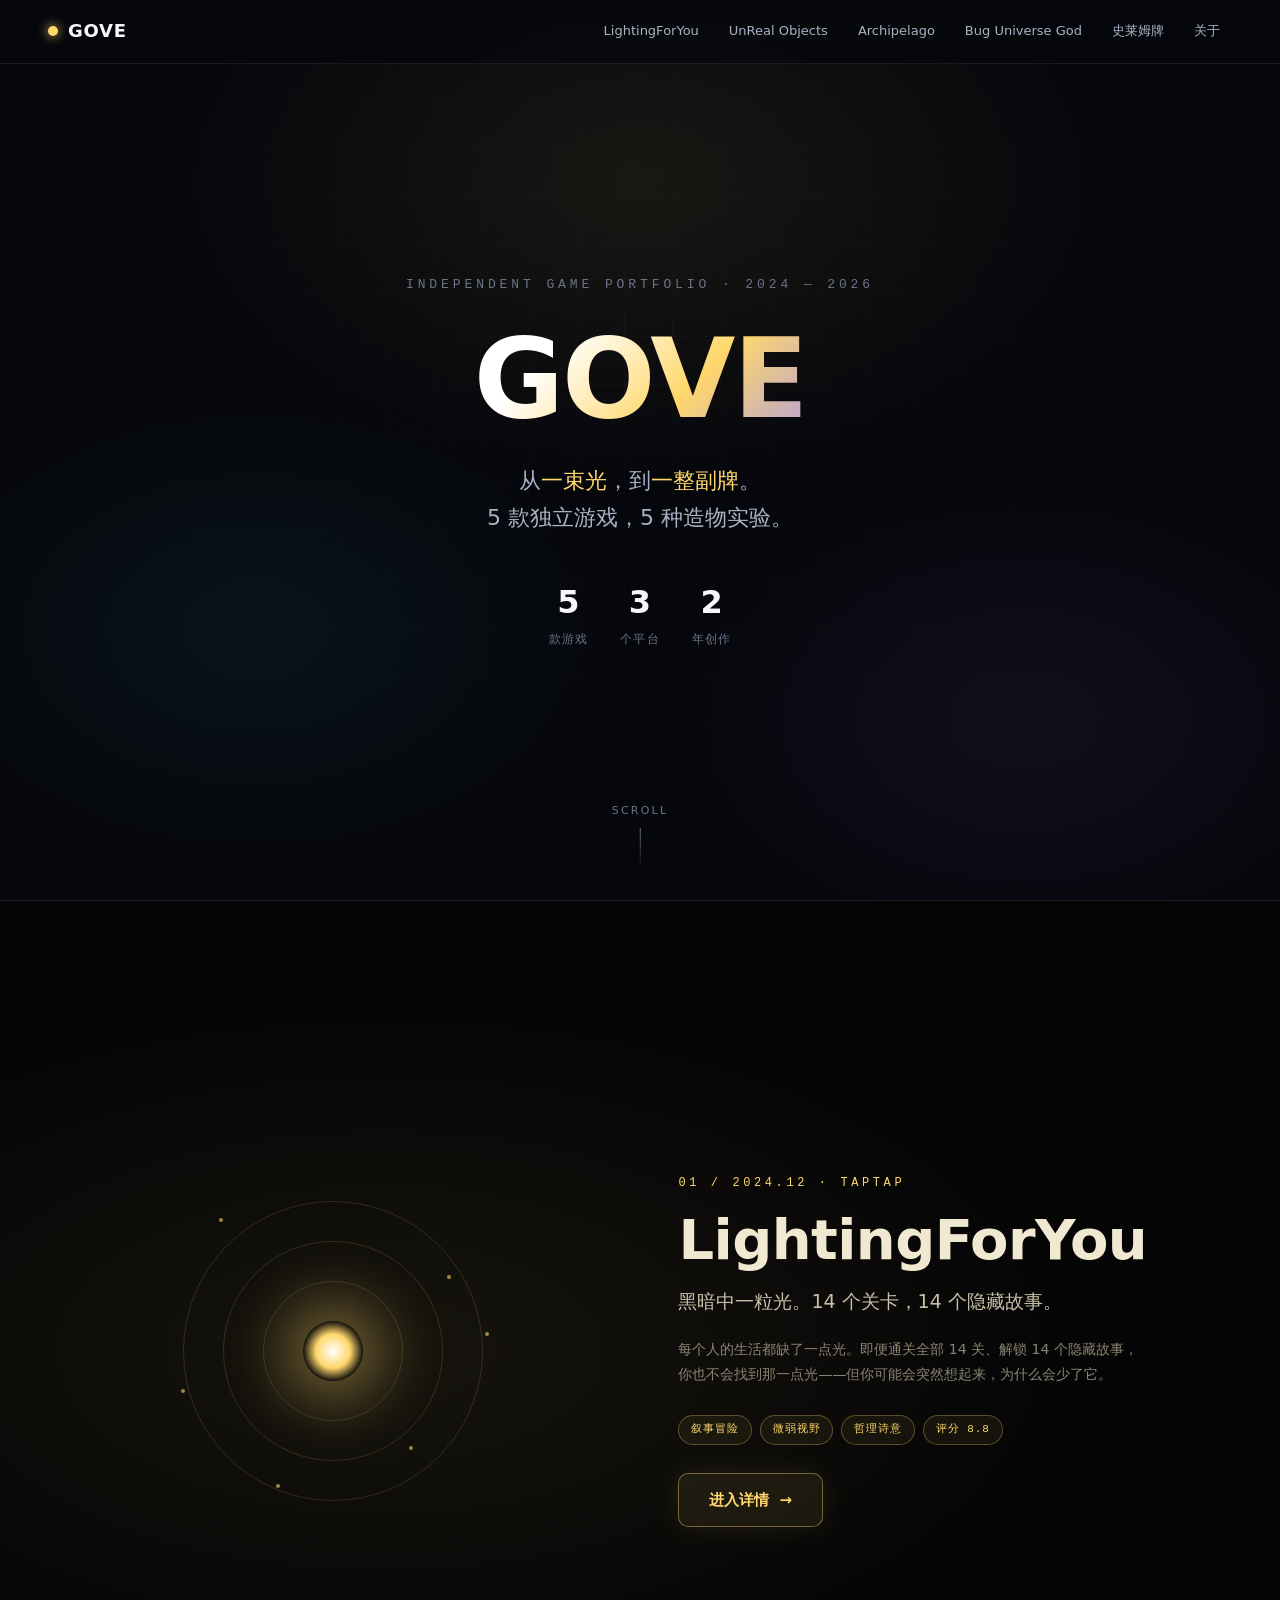
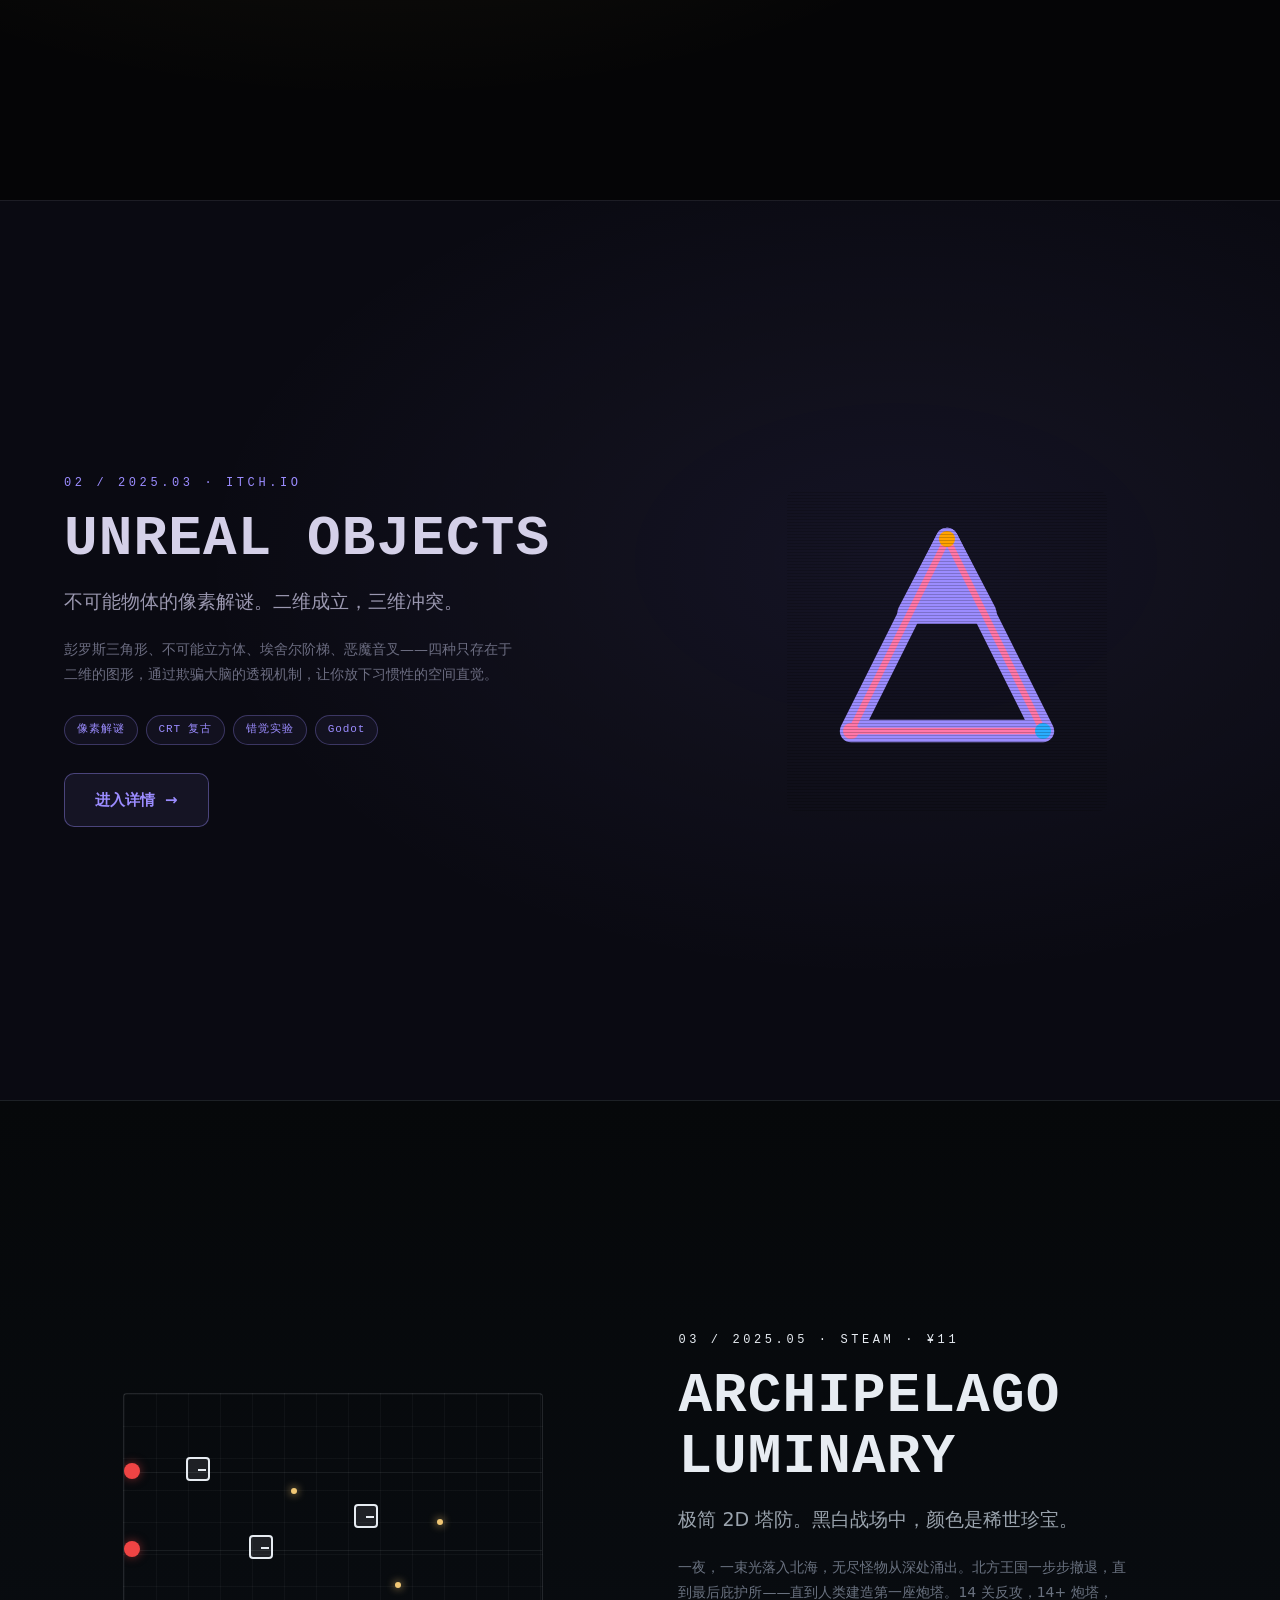
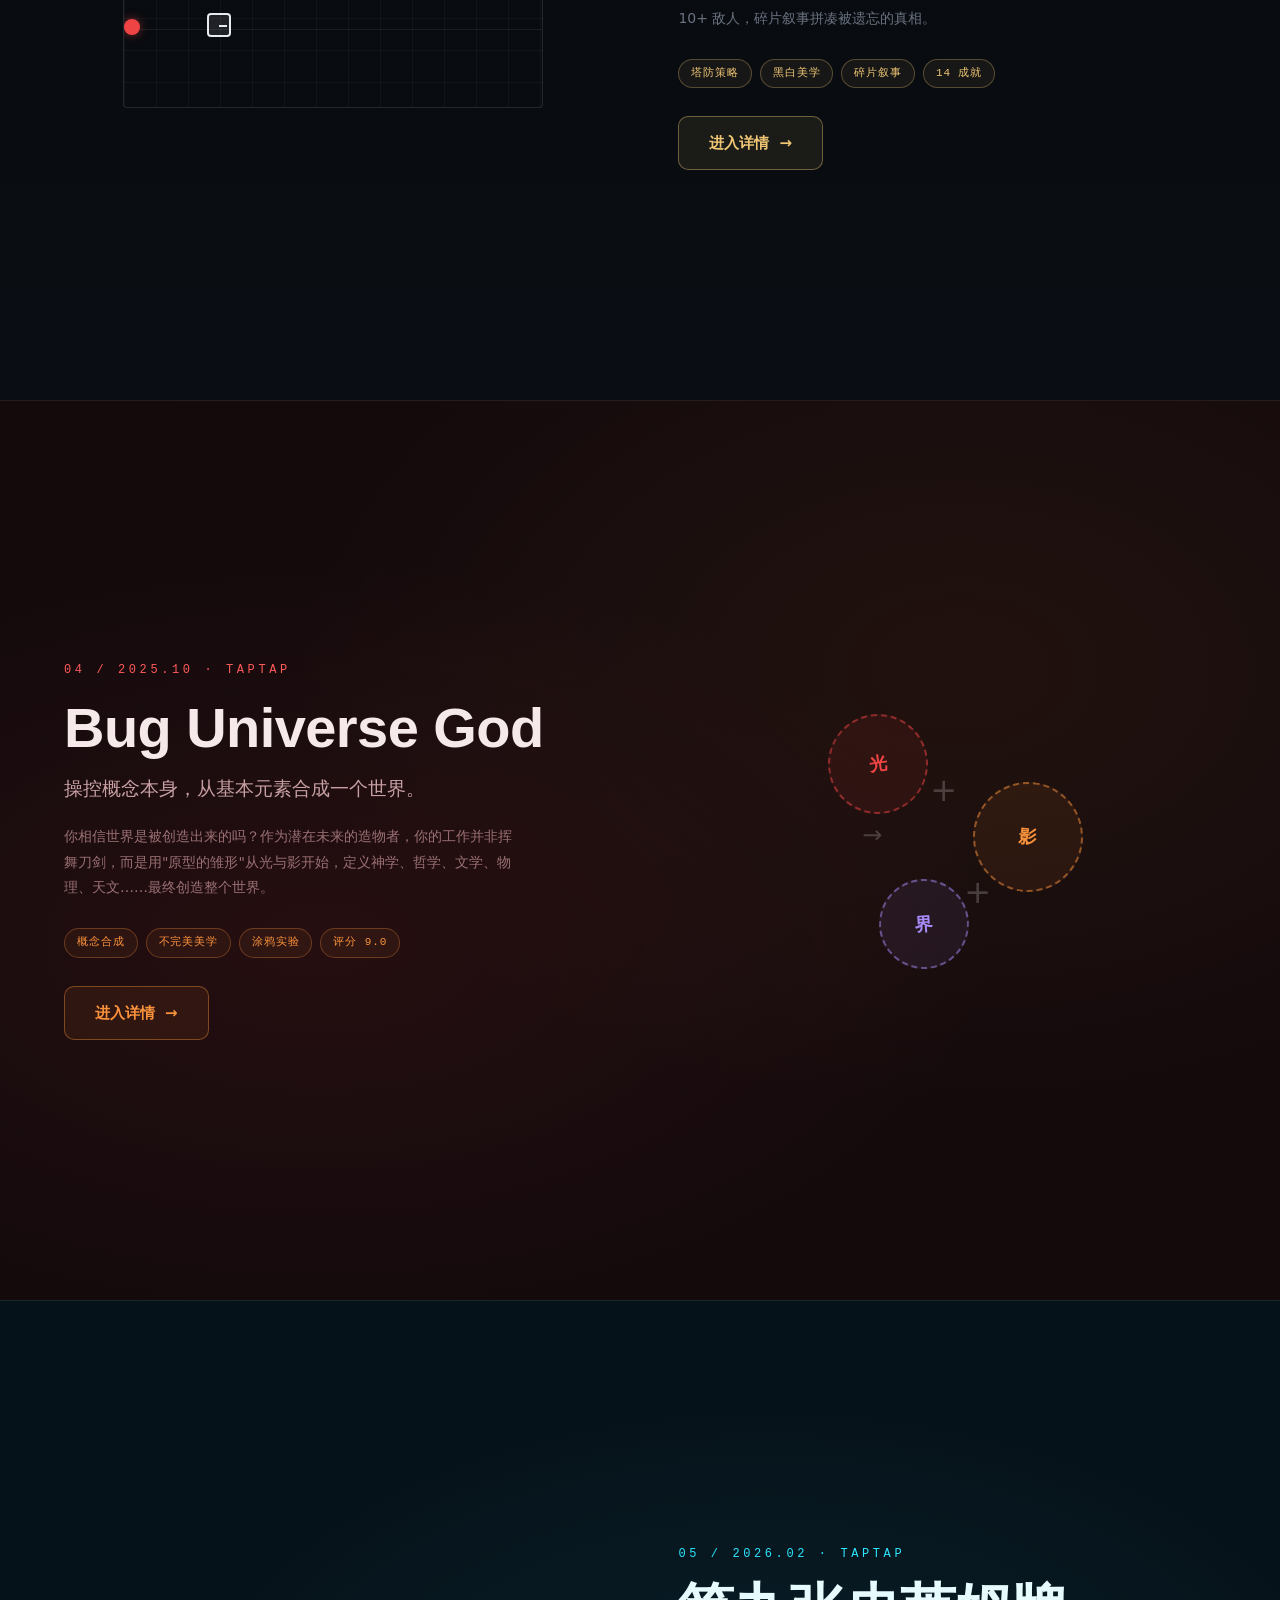
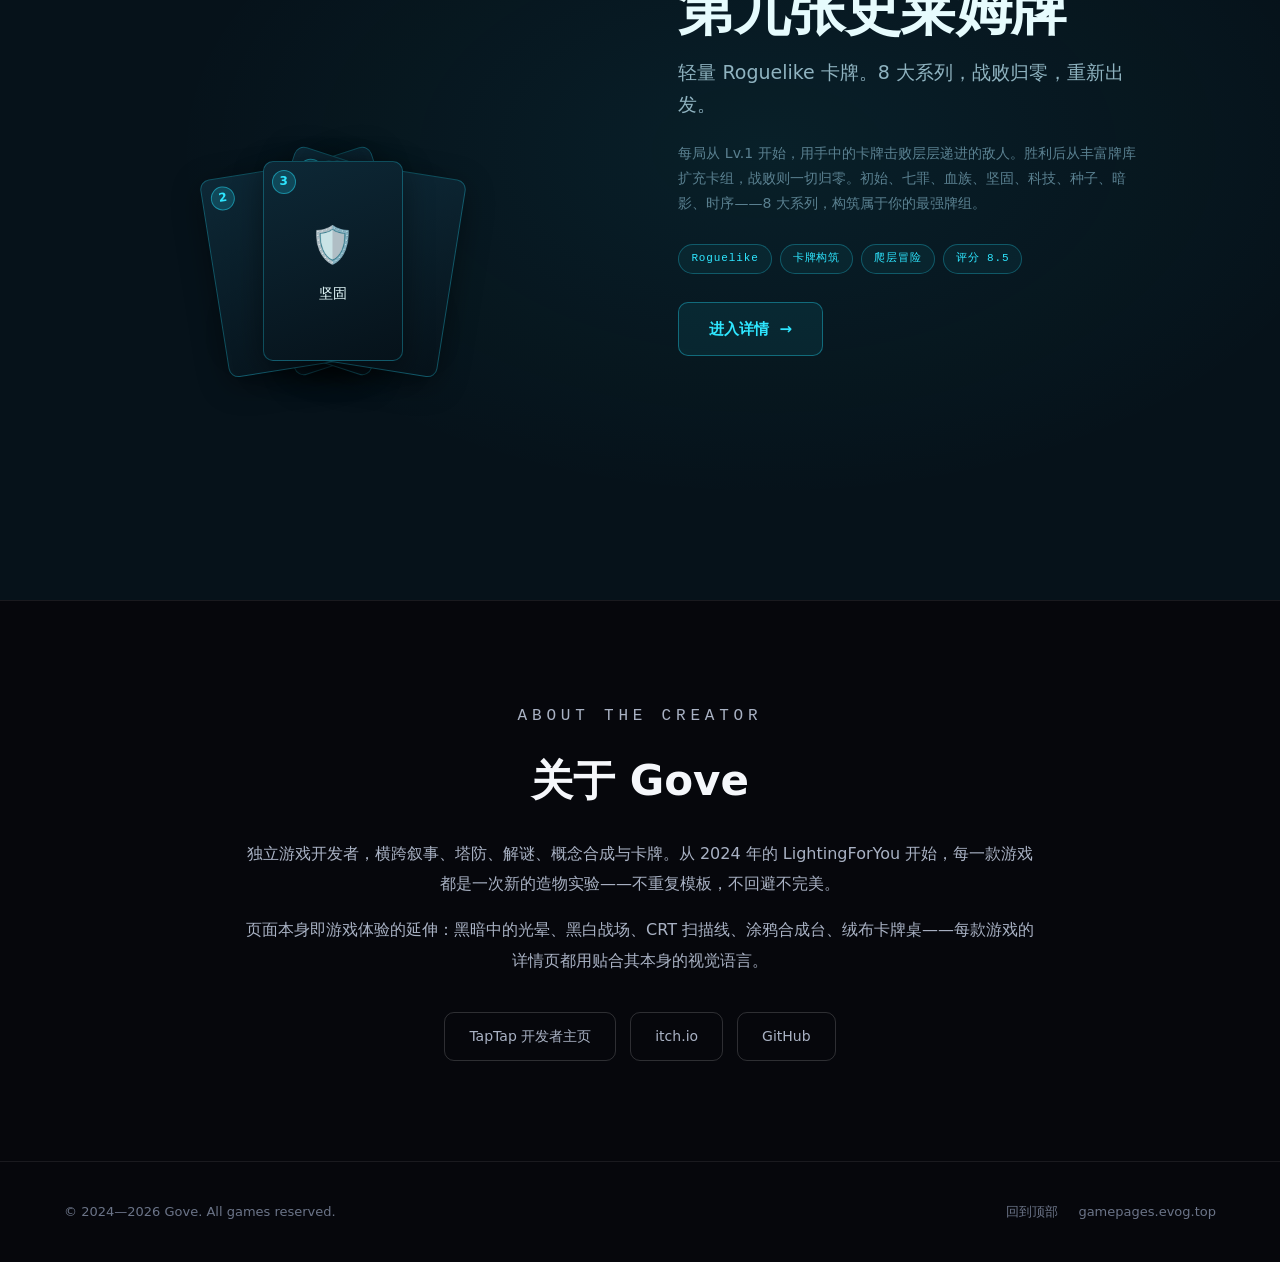
==== commit aec30157: "官方网站化风格修改" ====
--- a/index.html
+++ b/index.html
@@ -16,14 +16,12 @@
       --line: rgba(255, 255, 255, .08);
       --line-2: rgba(255, 255, 255, .16);
       --maxw: 1280px;
-      --header-h: 68px;
+      --header-h: 64px;
 
       --mono: ui-monospace, "Cascadia Code", "SF Mono", "JetBrains Mono", Consolas, monospace;
       --serif: Georgia, "Times New Roman", "Songti SC", serif;
-
       --ease: cubic-bezier(.2, .7, .3, 1);
 
-      /* 各作品标志色 */
       --c-light: #ffd76b;
       --c-luminary: #e7ecf2;
       --c-unreal: #9b8cff;
@@ -38,894 +36,1052 @@
       min-height: 100vh;
       color: var(--text);
       font-family: ui-sans-serif, system-ui, -apple-system, BlinkMacSystemFont, "Segoe UI", "PingFang SC", "Microsoft YaHei", sans-serif;
-      line-height: 1.55;
+      line-height: 1.6;
       background: var(--bg);
       overflow-x: hidden;
       -webkit-font-smoothing: antialiased;
     }
 
-    /* ===== 背景：光晕 + 视差网格 + 颗粒 ===== */
-    .bg-fx { position: fixed; inset: 0; z-index: -3; pointer-events: none; }
-    .bg-fx::before {
-      content: ""; position: absolute; inset: 0;
-      background:
-        radial-gradient(900px 580px at 72% -10%, rgba(46, 230, 255, .11), transparent 62%),
-        radial-gradient(780px 560px at 6% 110%, rgba(155, 140, 255, .11), transparent 62%),
-        var(--bg);
-    }
-    .bg-grid {
-      position: absolute; inset: -8%;
-      opacity: .45;
-      background-image:
-        linear-gradient(rgba(255, 255, 255, .035) 1px, transparent 1px),
-        linear-gradient(90deg, rgba(255, 255, 255, .035) 1px, transparent 1px);
-      background-size: 64px 64px;
-      background-position: calc(var(--mx, 0) * 14px) calc(var(--my, 0) * 14px);
-      mask-image: radial-gradient(circle at 50% 26%, black, transparent 82%);
-      -webkit-mask-image: radial-gradient(circle at 50% 26%, black, transparent 82%);
-      transition: background-position 600ms var(--ease);
-    }
-    .bg-grain {
-      position: fixed; inset: 0; z-index: -2; pointer-events: none; opacity: .05;
-      background-image: url("data:image/svg+xml,%3Csvg xmlns='http://www.w3.org/2000/svg' width='180' height='180'%3E%3Cfilter id='n'%3E%3CfeTurbulence type='fractalNoise' baseFrequency='.85' numOctaves='3'/%3E%3C/filter%3E%3Crect width='180' height='180' filter='url(%23n)'/%3E%3C/svg%3E");
-    }
-    /* 鼠标光晕（仅指针设备） */
-    .cursor-glow {
-      position: fixed; top: 0; left: 0; width: 460px; height: 460px;
-      z-index: -1; pointer-events: none; opacity: 0; transition: opacity 500ms ease;
-      background: radial-gradient(circle, color-mix(in srgb, var(--accent, #2ee6ff) 12%, transparent), transparent 66%);
-    }
-    .cursor-glow.on { opacity: 1; }
-
     a { color: inherit; text-decoration: none; }
     img { display: block; max-width: 100%; }
-    .container { width: min(var(--maxw), calc(100% - 48px)); margin: 0 auto; }
 
     /* ===== 顶部导航 ===== */
-    .site-header {
-      position: sticky; top: 0; z-index: 60;
+    .nav {
+      position: fixed;
+      top: 0; left: 0; right: 0;
+      z-index: 100;
+      height: var(--header-h);
+      display: flex;
+      align-items: center;
+      justify-content: space-between;
+      padding: 0 clamp(20px, 4vw, 48px);
+      background: rgba(6, 7, 12, .72);
+      backdrop-filter: blur(14px);
+      -webkit-backdrop-filter: blur(14px);
       border-bottom: 1px solid var(--line);
-      background: rgba(6, 7, 12, .5);
-      backdrop-filter: blur(18px) saturate(140%);
-      -webkit-backdrop-filter: blur(18px) saturate(140%);
-      transition: background 300ms ease, border-color 300ms ease;
-    }
-    .site-header::after {
-      content: ""; position: absolute; left: 0; bottom: -1px; height: 2px; width: 100%;
-      transform: scaleX(var(--sp, 0)); transform-origin: left;
-      background: linear-gradient(90deg, var(--c-slime), var(--c-unreal), var(--c-light));
-      transition: transform 120ms linear;
-    }
-    .site-header.scrolled { background: rgba(6, 7, 12, .82); border-bottom-color: var(--line-2); }
-    .nav { display: flex; align-items: center; justify-content: space-between; gap: 16px; min-height: var(--header-h); transition: min-height 300ms var(--ease); }
-    .site-header.scrolled .nav { min-height: 56px; }
-
-    .brand { display: flex; align-items: center; gap: 12px; font-weight: 900; letter-spacing: -.02em; font-size: 19px; }
-    .brand-mark {
-      display: grid; width: 36px; height: 36px; place-items: center; flex: none;
-      border-radius: 11px; border: 1px solid rgba(46, 230, 255, .4);
-      color: #2ee6ff; background: rgba(46, 230, 255, .08);
-      font-size: 16px; font-weight: 900;
-      animation: markPulse 4s ease-in-out infinite;
-    }
-    @keyframes markPulse {
-      0%, 100% { box-shadow: 0 0 20px rgba(46, 230, 255, .16); }
-      50% { box-shadow: 0 0 36px rgba(46, 230, 255, .40); }
-    }
-    .nav-links { display: flex; align-items: center; gap: 26px; color: var(--muted); font-size: 13px; font-weight: 600; letter-spacing: .03em; }
-    .nav-links a { position: relative; padding: 6px 0; transition: color 180ms ease; }
-    .nav-links a::after {
-      content: ""; position: absolute; left: 0; right: 0; bottom: 0; height: 1px;
-      background: currentColor; transform: scaleX(0); transform-origin: left;
-      transition: transform 260ms var(--ease);
-    }
-    .nav-links a:hover { color: var(--text); }
-    .nav-links a:hover::after { transform: scaleX(1); }
-    .nav-tag { font-family: var(--mono); font-size: 11px; letter-spacing: .22em; color: var(--subtle); text-transform: uppercase; }
-
-    /* ===== HERO 轮播 ===== */
-    .hero { position: relative; }
-    .carousel {
-      position: relative; overflow: hidden; --accent: var(--c-slime);
-      height: clamp(480px, calc(100vh - var(--header-h)), 900px);
-    }
-    @supports (height: 100svh) {
-      .carousel { height: clamp(480px, calc(100svh - var(--header-h)), 900px); }
-    }
-    .slides { position: absolute; inset: 0; }
-    .slide { position: absolute; inset: 0; opacity: 0; visibility: hidden; transition: opacity .8s ease, visibility .8s ease; }
-    .slide.active { opacity: 1; visibility: visible; }
-    .slide-bg {
-      position: absolute; inset: 0; background-size: cover; background-position: center;
-      transform: scale(1.08); transition: transform 7s linear;
-    }
-    .slide.active .slide-bg { transform: scale(1); }
-    .slide-overlay {
+    }
+    .nav-brand {
+      font-weight: 800;
+      font-size: 18px;
+      letter-spacing: .04em;
+      display: flex;
+      align-items: center;
+      gap: 10px;
+    }
+    .nav-brand .dot {
+      width: 10px; height: 10px;
+      border-radius: 50%;
+      background: var(--c-light);
+      box-shadow: 0 0 12px var(--c-light);
+      animation: pulse 2.4s ease-in-out infinite;
+    }
+    @keyframes pulse {
+      0%, 100% { opacity: 1; transform: scale(1); }
+      50% { opacity: .5; transform: scale(.8); }
+    }
+    .nav-links {
+      display: flex;
+      gap: 6px;
+      align-items: center;
+    }
+    .nav-links a {
+      font-size: 13px;
+      color: var(--muted);
+      padding: 6px 12px;
+      border-radius: 6px;
+      transition: color .25s, background .25s;
+      white-space: nowrap;
+    }
+    .nav-links a:hover { color: var(--text); background: rgba(255,255,255,.06); }
+    .nav-toggle {
+      display: none;
+      background: none; border: 1px solid var(--line-2);
+      color: var(--text);
+      width: 36px; height: 36px;
+      border-radius: 8px;
+      cursor: pointer;
+      font-size: 18px;
+    }
+
+    /* ===== Hero ===== */
+    .hero {
+      min-height: 100vh;
+      display: flex;
+      flex-direction: column;
+      justify-content: center;
+      align-items: center;
+      text-align: center;
+      padding: calc(var(--header-h) + 40px) 24px 80px;
+      position: relative;
+      overflow: hidden;
+    }
+    .hero-bg {
       position: absolute; inset: 0;
+      z-index: 0;
       background:
-        linear-gradient(90deg, rgba(6, 7, 12, .95) 0%, rgba(6, 7, 12, .6) 42%, rgba(6, 7, 12, .10) 100%),
-        linear-gradient(0deg, rgba(6, 7, 12, .96) 0%, rgba(6, 7, 12, .25) 58%);
-    }
-    .slide-glow {
-      position: absolute; left: 4%; bottom: 12%; width: min(560px, 70vw); aspect-ratio: 1; border-radius: 50%;
-      background: radial-gradient(circle, color-mix(in srgb, var(--accent) 22%, transparent), transparent 62%);
-      filter: blur(34px); opacity: 0; transition: opacity .9s ease; pointer-events: none;
-    }
-    .slide.active .slide-glow { opacity: 1; animation: glowBreath 7s ease-in-out infinite; }
-    @keyframes glowBreath { 0%, 100% { transform: scale(1); } 50% { transform: scale(1.12); } }
-
-    .slide-content {
-      position: absolute; left: 0; right: 0; bottom: clamp(56px, 9vh, 104px);
-      display: flex; flex-direction: column; align-items: flex-start; gap: 16px;
-      max-width: 760px;
-    }
-    /* 逐行 stagger 入场 */
-    .slide-content > * { opacity: 0; transform: translateY(24px); }
-    .slide.active .slide-content > * { animation: rise .78s var(--ease) forwards; }
-    .slide.active .slide-content > *:nth-child(1) { animation-delay: .10s; }
-    .slide.active .slide-content > *:nth-child(2) { animation-delay: .18s; }
-    .slide.active .slide-content > *:nth-child(3) { animation-delay: .26s; }
-    .slide.active .slide-content > *:nth-child(4) { animation-delay: .36s; }
-    .slide.active .slide-content > *:nth-child(5) { animation-delay: .44s; }
-    .slide.active .slide-content > *:nth-child(6) { animation-delay: .52s; }
-    @keyframes rise { to { opacity: 1; translate: 0 0; } }
-
-    .slide-eyebrow {
-      display: inline-flex; align-items: center; gap: 12px; margin: 0;
-      font-family: var(--mono); font-size: 12px; font-weight: 600;
-      letter-spacing: .22em; text-transform: uppercase; color: var(--muted);
-    }
-    .slide-eyebrow::before { content: ""; width: 26px; height: 1px; background: var(--accent); flex: none; }
-    .slide-index { font-family: var(--mono); font-size: 13px; font-weight: 700; letter-spacing: .34em; color: var(--accent); text-transform: uppercase; }
-    .slide-title {
-      margin: 0; font-weight: 900; letter-spacing: -.045em; line-height: .92;
-      font-size: clamp(54px, 9vw, 116px); text-shadow: 0 22px 64px rgba(0, 0, 0, .55);
-    }
-    .slide-title .accent {
-      color: transparent;
-      background: linear-gradient(180deg, color-mix(in srgb, var(--accent) 78%, #fff), var(--accent));
-      -webkit-background-clip: text; background-clip: text;
-    }
-    .slide-tagline { margin: 0; font-family: var(--serif); font-size: clamp(17px, 2vw, 23px); font-style: italic; color: var(--text); }
-    .slide-tags { display: flex; flex-wrap: wrap; gap: 10px; }
-    .slide-tags span {
-      padding: 6px 13px; border-radius: 999px; border: 1px solid var(--line-2);
-      color: var(--muted); background: rgba(255, 255, 255, .04);
-      font-family: var(--mono); font-size: 11.5px; font-weight: 600; letter-spacing: .04em; text-transform: uppercase;
-    }
-    .btn {
-      display: inline-flex; align-items: center; gap: 10px; min-height: 50px; padding: 0 26px;
-      border-radius: 999px; font-size: 14.5px; font-weight: 800; letter-spacing: .02em;
-      border: 1px solid var(--line-2); color: var(--text);
-      transition: transform 200ms ease, border-color 200ms ease, background 200ms ease, box-shadow 200ms ease;
-    }
-    .btn.primary {
-      border-color: transparent; color: #06070c;
-      background: linear-gradient(135deg, var(--accent), color-mix(in srgb, var(--accent) 55%, #ffffff));
-      box-shadow: 0 14px 38px color-mix(in srgb, var(--accent) 45%, transparent);
-    }
-    .btn.primary:hover { transform: translateY(-3px); box-shadow: 0 22px 54px color-mix(in srgb, var(--accent) 62%, transparent); }
-    .btn.primary:active { transform: translateY(-1px) scale(.985); }
-
-    /* 右侧竖排索引轨（桌面） */
-    .rail {
-      position: absolute; right: clamp(16px, 3vw, 44px); top: 50%; transform: translateY(-50%);
-      z-index: 8; display: flex; flex-direction: column; gap: 4px;
-    }
-    .rail button {
-      display: flex; align-items: center; justify-content: flex-end; gap: 10px;
-      width: 74px; padding: 7px 0; border: 0; background: none; cursor: pointer;
-      font-family: var(--mono); font-size: 12px; font-weight: 700; letter-spacing: .18em;
-      color: var(--subtle); transition: color 260ms ease;
-    }
-    .rail button::after {
-      content: ""; width: 18px; height: 1px; background: currentColor; opacity: .45;
-      transition: width 320ms var(--ease), opacity 260ms ease;
-    }
-    .rail button:hover { color: var(--text); }
-    .rail button:hover::after { width: 30px; opacity: 1; }
-    .rail button.on { color: var(--accent); }
-    .rail button.on::after { width: 40px; opacity: 1; }
-
-    /* 圆点（移动） */
-    .dots {
-      position: absolute; left: 0; right: 0; bottom: 26px; z-index: 8;
-      display: none; justify-content: center; gap: 8px;
-    }
-    .dots button {
-      position: relative; width: 22px; height: 22px; border: 0; padding: 0; cursor: pointer; background: none;
-    }
-    .dots button::after {
-      content: ""; position: absolute; left: 50%; top: 50%; transform: translate(-50%, -50%);
-      width: 7px; height: 7px; border-radius: 999px; background: rgba(255, 255, 255, .28);
-      transition: width 280ms var(--ease), background 280ms ease, border-radius 280ms var(--ease);
-    }
-    .dots button.on::after { width: 24px; background: var(--accent); border-radius: 999px; }
-
-    .carousel .nav-btn {
-      position: absolute; top: 50%; transform: translateY(-50%); z-index: 8;
-      width: 54px; height: 54px; display: grid; place-items: center; cursor: pointer;
-      border-radius: 50%; border: 1px solid var(--line-2); background: rgba(6, 7, 12, .5);
-      color: var(--text); font-size: 26px; line-height: 1; backdrop-filter: blur(8px);
-      -webkit-backdrop-filter: blur(8px);
-      transition: background 200ms ease, border-color 200ms ease, transform 200ms ease;
-    }
-    .carousel .nav-btn:hover { background: rgba(6, 7, 12, .85); border-color: var(--accent); color: var(--accent); transform: translateY(-50%) scale(1.06); }
-    .carousel .nav-btn.prev { left: clamp(12px, 2vw, 32px); }
-    .carousel .nav-btn.next { right: clamp(12px, 2vw, 32px); }
-
-    .scroll-hint {
-      position: absolute; left: 50%; bottom: 24px; transform: translateX(-50%); z-index: 8; margin: 0;
-      font-family: var(--mono); font-size: 11px; letter-spacing: .3em; text-transform: uppercase;
-      color: var(--subtle); animation: bob 2.6s ease-in-out infinite;
-    }
-    @keyframes bob { 0%, 100% { transform: translate(-50%, 0); opacity: .45; } 50% { transform: translate(-50%, 6px); opacity: 1; } }
-
-    /* 自动播放进度条 */
-    .progress { position: absolute; left: 0; right: 0; bottom: 0; height: 3px; background: rgba(255, 255, 255, .07); z-index: 9; }
-    .progress i {
-      display: block; height: 100%; width: 100%; transform: scaleX(0); transform-origin: left;
-      background: linear-gradient(90deg, color-mix(in srgb, var(--accent) 55%, transparent), var(--accent));
-      box-shadow: 0 0 14px color-mix(in srgb, var(--accent) 60%, transparent);
-    }
-
-    /* ===== 索引滚动带 ===== */
-    .ticker {
-      border-top: 1px solid var(--line); border-bottom: 1px solid var(--line);
-      background: rgba(255, 255, 255, .012); overflow: hidden; padding: 14px 0;
-      mask-image: linear-gradient(90deg, transparent, black 8%, black 92%, transparent);
-      -webkit-mask-image: linear-gradient(90deg, transparent, black 8%, black 92%, transparent);
-    }
-    .ticker-track { display: flex; width: max-content; animation: ticker 38s linear infinite; }
-    .ticker:hover .ticker-track { animation-play-state: paused; }
-    .ticker-group { display: flex; align-items: center; flex: none; }
-    .ticker-group b {
-      font-family: var(--mono); font-size: 11.5px; font-weight: 700; letter-spacing: .2em;
-      color: var(--subtle); text-transform: uppercase; margin: 0 18px;
-    }
-    .ticker-group b i { font-style: normal; color: var(--accent); margin-right: 8px; }
-    @keyframes ticker { to { transform: translateX(-50%); } }
-
-    /* ===== 作品列表 ===== */
-    .works { padding: clamp(64px, 10vh, 120px) 0 clamp(40px, 6vh, 72px); }
-    .section-head { display: flex; align-items: flex-end; justify-content: space-between; gap: 28px; margin-bottom: 40px; flex-wrap: wrap; }
-    .section-head .kicker {
-      display: inline-flex; align-items: center; gap: 12px; margin: 0 0 14px;
-      font-family: var(--mono); font-size: 12px; font-weight: 600; letter-spacing: .24em;
-      text-transform: uppercase; color: var(--subtle);
-    }
-    .section-head .kicker::before { content: ""; width: 26px; height: 1px; background: var(--subtle); }
-    .section-head h2 { margin: 0; font-size: clamp(34px, 5vw, 62px); font-weight: 900; letter-spacing: -.045em; line-height: 1; }
-    .section-head h2 span { color: var(--subtle); font-weight: 800; }
-    .section-head .note { max-width: 430px; margin: 0; color: var(--muted); font-size: 15px; font-family: var(--serif); font-style: italic; line-height: 1.7; }
-
-    .works-list { list-style: none; margin: 0; padding: 0; border-top: 1px solid var(--line); }
-    .work { position: relative; border-bottom: 1px solid var(--line); }
-    .work::before {
-      content: ""; position: absolute; left: 0; top: 0; bottom: 0; width: 3px; z-index: 2;
-      background: var(--accent); transform: scaleY(0); transform-origin: top;
-      transition: transform 380ms var(--ease);
-    }
-    .work:hover::before, .work:focus-within::before { transform: scaleY(1); }
-    .work > a {
-      display: grid; align-items: center; gap: 26px; padding: 26px 20px;
-      grid-template-columns: 92px 200px 1fr auto 44px;
-      grid-template-areas: "num thumb main meta go";
-      transition: padding 320ms var(--ease), background 320ms var(--ease);
-    }
-    .work:hover > a, .work:focus-within > a { padding-left: 36px; background: linear-gradient(90deg, color-mix(in srgb, var(--accent) 11%, transparent), transparent 74%); }
-
-    .work-num {
-      grid-area: num; font-family: var(--mono); font-weight: 800; letter-spacing: -.04em;
-      font-size: clamp(26px, 3vw, 38px); line-height: 1;
-      color: transparent; -webkit-text-stroke: 1px var(--subtle);
-      transition: color 320ms ease, -webkit-text-stroke-color 320ms ease, transform 320ms var(--ease);
-    }
-    .work:hover .work-num { color: var(--accent); -webkit-text-stroke-color: var(--accent); transform: translateX(3px); }
-
-    .work-thumb {
-      grid-area: thumb; width: 200px; aspect-ratio: 16 / 9; border-radius: 12px;
-      background-size: cover; background-position: center;
-      border: 1px solid var(--line); position: relative; overflow: hidden;
-      transition: transform 420ms var(--ease), box-shadow 420ms var(--ease), border-color 320ms ease;
-    }
-    .work-thumb::after {
-      content: "查看"; position: absolute; inset: 0; display: flex; align-items: center; justify-content: center;
-      font-family: var(--mono); font-size: 11.5px; letter-spacing: .18em; color: #fff;
-      background: color-mix(in srgb, var(--accent) 32%, rgba(6, 7, 12, .6));
-      opacity: 0; transition: opacity 320ms ease;
-    }
-    .work:hover .work-thumb { transform: scale(1.045); border-color: color-mix(in srgb, var(--accent) 45%, transparent); box-shadow: 0 20px 48px rgba(0, 0, 0, .6); }
-    .work:hover .work-thumb::after { opacity: 1; }
-
-    .work-main { grid-area: main; display: flex; flex-direction: column; gap: 9px; min-width: 0; }
-    .work-title { font-size: clamp(21px, 2.6vw, 30px); font-weight: 800; letter-spacing: -.03em; line-height: 1.05; }
-    .work-tagline { margin: 0; font-family: var(--serif); font-size: 14.5px; font-style: italic; color: var(--accent); }
-    .work-tags { display: flex; flex-wrap: wrap; gap: 8px; }
-    .work-tags span {
-      padding: 4px 11px; border-radius: 999px; border: 1px solid var(--line-2);
-      color: var(--muted); font-family: var(--mono); font-size: 11px; font-weight: 600; letter-spacing: .04em; text-transform: uppercase;
-    }
-    .work-meta { grid-area: meta; font-family: var(--mono); color: var(--subtle); font-size: 12px; font-weight: 600; letter-spacing: .08em; white-space: nowrap; text-transform: uppercase; }
-    .work-go { grid-area: go; justify-self: end; font-family: var(--mono); font-size: 22px; color: var(--subtle); transition: transform 260ms var(--ease), color 260ms ease; }
-    .work:hover .work-go { transform: translateX(6px); color: var(--accent); }
-
-    /* 跟随鼠标的大图预览（仅指针设备） */
-    .peek { position: fixed; top: 0; left: 0; z-index: 50; pointer-events: none; will-change: transform; }
-    .peek-inner {
-      width: 330px; border-radius: 14px; overflow: hidden; border: 1px solid var(--line-2);
-      background: var(--surface); box-shadow: 0 32px 78px rgba(0, 0, 0, .68);
-      opacity: 0; transform: scale(.94) translateY(6px);
-      transition: opacity .28s ease, transform .34s var(--ease);
-    }
-    .peek.on .peek-inner { opacity: 1; transform: none; }
-    .peek-img { height: 186px; background-size: cover; background-position: center; }
-    .peek-bar {
-      display: flex; align-items: center; justify-content: space-between; gap: 12px;
-      padding: 10px 14px; border-top: 1px solid var(--line);
-      font-family: var(--mono); font-size: 11px; font-weight: 700; letter-spacing: .16em; text-transform: uppercase;
-    }
-    .peek-bar em { font-style: normal; color: var(--accent); }
-
-    /* ===== 页脚 ===== */
-    .site-footer { position: relative; border-top: 1px solid var(--line); overflow: hidden; padding-top: clamp(48px, 7vh, 84px); }
-    .footer-wordmark {
-      display: block; text-align: center; user-select: none;
-      font-size: clamp(86px, 19vw, 230px); font-weight: 900; letter-spacing: -.055em; line-height: .82;
-      color: transparent;
-      background: linear-gradient(180deg, rgba(255, 255, 255, .17), rgba(255, 255, 255, .03) 62%, transparent);
-      -webkit-background-clip: text; background-clip: text;
-      -webkit-mask-image: linear-gradient(180deg, #000 20%, transparent 96%);
-      mask-image: linear-gradient(180deg, #000 20%, transparent 96%);
-      margin: 0 0 -6px;
-    }
-    .footer-top { display: flex; align-items: flex-start; justify-content: space-between; gap: 32px; flex-wrap: wrap; padding-bottom: 34px; }
-    .footer-brand { display: flex; align-items: center; gap: 12px; }
-    .footer-brand .brand-mark { animation: none; }
-    .footer-tag { margin: 8px 0 0; color: var(--subtle); font-size: 13px; font-family: var(--serif); font-style: italic; max-width: 320px; }
-    .footer-links { display: flex; gap: 26px; flex-wrap: wrap; color: var(--muted); font-size: 13.5px; font-weight: 600; }
-    .footer-links a { transition: color 180ms ease; }
+        radial-gradient(800px 500px at 50% 20%, rgba(255, 215, 107, .08), transparent 60%),
+        radial-gradient(600px 400px at 80% 80%, rgba(155, 140, 255, .07), transparent 60%),
+        radial-gradient(600px 400px at 20% 70%, rgba(46, 230, 255, .06), transparent 60%);
+    }
+    .hero-grid {
+      position: absolute; inset: 0;
+      z-index: 0;
+      background-image:
+        linear-gradient(rgba(255,255,255,.025) 1px, transparent 1px),
+        linear-gradient(90deg, rgba(255,255,255,.025) 1px, transparent 1px);
+      background-size: 48px 48px;
+      mask-image: radial-gradient(ellipse at 50% 40%, black, transparent 75%);
+    }
+    .hero-content { position: relative; z-index: 1; max-width: 780px; }
+    .hero-kicker {
+      font-family: var(--mono);
+      font-size: 13px;
+      letter-spacing: .3em;
+      text-transform: uppercase;
+      color: var(--subtle);
+      margin: 0 0 28px;
+    }
+    .hero h1 {
+      margin: 0;
+      font-size: clamp(48px, 10vw, 110px);
+      font-weight: 900;
+      line-height: 1;
+      letter-spacing: -.02em;
+      background: linear-gradient(135deg, #fff 30%, var(--c-light) 60%, var(--c-unreal) 100%);
+      -webkit-background-clip: text;
+      background-clip: text;
+      -webkit-text-fill-color: transparent;
+    }
+    .hero-sub {
+      margin: 28px auto 0;
+      font-size: clamp(16px, 2.4vw, 22px);
+      color: var(--muted);
+      max-width: 560px;
+      line-height: 1.7;
+    }
+    .hero-sub em {
+      font-style: normal;
+      color: var(--c-light);
+    }
+    .hero-meta {
+      margin-top: 40px;
+      display: flex;
+      gap: 32px;
+      justify-content: center;
+      flex-wrap: wrap;
+    }
+    .hero-meta .item {
+      text-align: center;
+    }
+    .hero-meta .num {
+      font-size: 32px;
+      font-weight: 800;
+      color: var(--text);
+    }
+    .hero-meta .label {
+      font-size: 12px;
+      color: var(--subtle);
+      letter-spacing: .1em;
+      text-transform: uppercase;
+      margin-top: 2px;
+    }
+    .hero-scroll {
+      position: absolute;
+      bottom: 32px;
+      left: 50%;
+      transform: translateX(-50%);
+      z-index: 1;
+      display: flex;
+      flex-direction: column;
+      align-items: center;
+      gap: 8px;
+      color: var(--subtle);
+      font-size: 11px;
+      letter-spacing: .2em;
+      text-transform: uppercase;
+    }
+    .hero-scroll .line {
+      width: 1px;
+      height: 40px;
+      background: linear-gradient(to bottom, var(--subtle), transparent);
+      animation: scrollLine 2s ease-in-out infinite;
+    }
+    @keyframes scrollLine {
+      0% { transform: scaleY(0); transform-origin: top; }
+      50% { transform: scaleY(1); transform-origin: top; }
+      51% { transform-origin: bottom; }
+      100% { transform: scaleY(0); transform-origin: bottom; }
+    }
+
+    /* ===== 五扇门通用 ===== */
+    .gates { position: relative; }
+    .gate {
+      min-height: 100vh;
+      display: flex;
+      align-items: center;
+      padding: 80px clamp(20px, 5vw, 80px);
+      position: relative;
+      overflow: hidden;
+      border-top: 1px solid var(--line);
+    }
+    .gate-inner {
+      width: 100%;
+      max-width: var(--maxw);
+      margin: 0 auto;
+      display: grid;
+      grid-template-columns: 1fr 1fr;
+      gap: clamp(32px, 6vw, 80px);
+      align-items: center;
+    }
+    .gate-visual {
+      display: flex;
+      align-items: center;
+      justify-content: center;
+      min-height: 360px;
+      position: relative;
+    }
+    .gate-info { position: relative; z-index: 1; }
+    .gate-num {
+      font-family: var(--mono);
+      font-size: 12px;
+      letter-spacing: .3em;
+      text-transform: uppercase;
+      margin: 0 0 16px;
+    }
+    .gate h2 {
+      margin: 0 0 14px;
+      font-size: clamp(32px, 5vw, 56px);
+      font-weight: 800;
+      line-height: 1.1;
+      letter-spacing: -.01em;
+    }
+    .gate-tagline {
+      margin: 0 0 20px;
+      font-size: clamp(15px, 2vw, 19px);
+      line-height: 1.7;
+      max-width: 480px;
+    }
+    .gate-desc {
+      margin: 0 0 28px;
+      font-size: 14px;
+      line-height: 1.8;
+      max-width: 460px;
+    }
+    .gate-tags {
+      display: flex;
+      flex-wrap: wrap;
+      gap: 8px;
+      margin-bottom: 28px;
+    }
+    .gate-tag {
+      font-family: var(--mono);
+      font-size: 11px;
+      letter-spacing: .08em;
+      padding: 5px 12px;
+      border-radius: 999px;
+      border: 1px solid;
+    }
+    .gate-cta {
+      display: inline-flex;
+      align-items: center;
+      gap: 10px;
+      padding: 14px 30px;
+      border-radius: 10px;
+      font-size: 15px;
+      font-weight: 600;
+      border: 1px solid;
+      transition: transform .3s var(--ease), box-shadow .3s;
+    }
+    .gate-cta:hover { transform: translateY(-2px); }
+    .gate-cta .arrow { transition: transform .3s; }
+    .gate-cta:hover .arrow { transform: translateX(4px); }
+
+    /* 滚动浮现 */
+    .reveal {
+      opacity: 0;
+      transform: translateY(36px);
+      transition: opacity .9s var(--ease), transform .9s var(--ease);
+    }
+    .reveal.in { opacity: 1; transform: none; }
+    .reveal-delay-1 { transition-delay: .1s; }
+    .reveal-delay-2 { transition-delay: .2s; }
+    .reveal-delay-3 { transition-delay: .3s; }
+
+    /* ===== Gate 1: LightingForYou ===== */
+    .gate-light {
+      background:
+        radial-gradient(ellipse at 30% 50%, rgba(255, 215, 107, .07), transparent 55%),
+        #050506;
+    }
+    .gate-light .gate-num { color: var(--c-light); }
+    .gate-light h2 { color: #f0e8d0; }
+    .gate-light .gate-tagline { color: #c8c0a8; }
+    .gate-light .gate-desc { color: #8a8472; }
+    .gate-light .gate-tag { color: var(--c-light); border-color: rgba(255,215,107,.3); background: rgba(255,215,107,.06); }
+    .gate-light .gate-cta {
+      color: var(--c-light);
+      border-color: rgba(255,215,107,.4);
+      background: rgba(255,215,107,.08);
+      box-shadow: 0 0 30px rgba(255,215,107,.1);
+    }
+    .gate-light .gate-cta:hover { box-shadow: 0 0 50px rgba(255,215,107,.2); }
+
+    /* 光晕视觉 */
+    .light-orb {
+      position: relative;
+      width: clamp(220px, 30vw, 340px);
+      height: clamp(220px, 30vw, 340px);
+    }
+    .light-orb .core {
+      position: absolute;
+      top: 50%; left: 50%;
+      width: 60px; height: 60px;
+      margin: -30px 0 0 -30px;
+      border-radius: 50%;
+      background: radial-gradient(circle, #fff, var(--c-light) 40%, transparent 70%);
+      box-shadow: 0 0 60px 20px rgba(255,215,107,.4);
+      animation: lightPulse 3s ease-in-out infinite;
+    }
+    @keyframes lightPulse {
+      0%, 100% { box-shadow: 0 0 60px 20px rgba(255,215,107,.4); }
+      50% { box-shadow: 0 0 90px 35px rgba(255,215,107,.55); }
+    }
+    .light-orb .ring {
+      position: absolute;
+      top: 50%; left: 50%;
+      border-radius: 50%;
+      border: 1px solid rgba(255,215,107,.15);
+      transform: translate(-50%, -50%);
+    }
+    .light-orb .ring:nth-child(2) { width: 140px; height: 140px; animation: ringExpand 4s ease-out infinite; }
+    .light-orb .ring:nth-child(3) { width: 220px; height: 220px; animation: ringExpand 4s ease-out infinite 1.3s; }
+    .light-orb .ring:nth-child(4) { width: 300px; height: 300px; animation: ringExpand 4s ease-out infinite 2.6s; }
+    @keyframes ringExpand {
+      0% { opacity: .6; transform: translate(-50%,-50%) scale(.7); }
+      100% { opacity: 0; transform: translate(-50%,-50%) scale(1.1); }
+    }
+    .light-dots {
+      position: absolute;
+      inset: -20px;
+    }
+    .light-dots span {
+      position: absolute;
+      width: 4px; height: 4px;
+      border-radius: 50%;
+      background: var(--c-light);
+      opacity: .6;
+      animation: dotFloat 6s ease-in-out infinite;
+    }
+    @keyframes dotFloat {
+      0%, 100% { transform: translateY(0); opacity: .3; }
+      50% { transform: translateY(-12px); opacity: .8; }
+    }
+
+    /* ===== Gate 2: UnReal Objects ===== */
+    .gate-unreal {
+      background:
+        radial-gradient(ellipse at 70% 40%, rgba(155, 140, 255, .08), transparent 55%),
+        #0a0a12;
+    }
+    .gate-unreal .gate-num { color: var(--c-unreal); }
+    .gate-unreal h2 { color: #d4d0e8; font-family: var(--mono); letter-spacing: .02em; }
+    .gate-unreal .gate-tagline { color: #9b98b0; }
+    .gate-unreal .gate-desc { color: #6b6c80; }
+    .gate-unreal .gate-tag { color: var(--c-unreal); border-color: rgba(155,140,255,.3); background: rgba(155,140,255,.06); }
+    .gate-unreal .gate-cta {
+      color: var(--c-unreal);
+      border-color: rgba(155,140,255,.4);
+      background: rgba(155,140,255,.08);
+    }
+    .gate-unreal .gate-cta:hover { box-shadow: 0 0 40px rgba(155,140,255,.2); }
+
+    .unreal-visual {
+      position: relative;
+      width: clamp(220px, 28vw, 320px);
+      height: clamp(220px, 28vw, 320px);
+    }
+    .unreal-triangle {
+      width: 100%; height: 100%;
+      animation: spinSlow 20s linear infinite;
+    }
+    @keyframes spinSlow {
+      from { transform: rotate(0deg); }
+      to { transform: rotate(360deg); }
+    }
+    .unreal-crt {
+      position: absolute; inset: 0;
+      pointer-events: none;
+      background: repeating-linear-gradient(0deg, rgba(0,0,0,.2) 0 1px, transparent 1px 3px);
+      mix-blend-mode: multiply;
+      border-radius: 8px;
+    }
+
+    /* ===== Gate 3: Archipelago Luminary ===== */
+    .gate-luminary {
+      background:
+        linear-gradient(180deg, #06080a 0%, #0a0e14 100%);
+    }
+    .gate-luminary .gate-num { color: var(--c-luminary); }
+    .gate-luminary h2 { color: #e7ecf2; font-family: var(--mono); letter-spacing: .02em; }
+    .gate-luminary .gate-tagline { color: #9aa3ad; }
+    .gate-luminary .gate-desc { color: #6a7280; }
+    .gate-luminary .gate-tag { color: #f0c674; border-color: rgba(240,198,116,.3); background: rgba(240,198,116,.06); }
+    .gate-luminary .gate-cta {
+      color: #f0c674;
+      border-color: rgba(240,198,116,.4);
+      background: rgba(240,198,116,.08);
+    }
+    .gate-luminary .gate-cta:hover { box-shadow: 0 0 40px rgba(240,198,116,.15); }
+
+    .battlefield {
+      position: relative;
+      width: 100%;
+      max-width: 420px;
+      aspect-ratio: 4 / 3;
+      border: 1px solid rgba(231,236,242,.12);
+      border-radius: 4px;
+      background:
+        linear-gradient(rgba(231,236,242,.04) 1px, transparent 1px),
+        linear-gradient(90deg, rgba(231,236,242,.04) 1px, transparent 1px);
+      background-size: 32px 32px;
+      overflow: hidden;
+    }
+    .battlefield .lane {
+      position: absolute;
+      left: 0; right: 0;
+      height: 1px;
+      background: rgba(231,236,242,.08);
+    }
+    .battlefield .lane:nth-child(1) { top: 25%; }
+    .battlefield .lane:nth-child(2) { top: 50%; }
+    .battlefield .lane:nth-child(3) { top: 75%; }
+    .turret {
+      position: absolute;
+      width: 24px; height: 24px;
+      border: 2px solid #e7ecf2;
+      border-radius: 4px;
+      background: rgba(231,236,242,.1);
+    }
+    .turret::after {
+      content: "";
+      position: absolute;
+      top: 50%; left: 50%;
+      width: 8px; height: 2px;
+      background: #e7ecf2;
+      transform-origin: left center;
+      animation: turretAim 3s ease-in-out infinite;
+    }
+    @keyframes turretAim {
+      0%, 100% { transform: translateY(-50%) rotate(0deg); }
+      50% { transform: translateY(-50%) rotate(45deg); }
+    }
+    .enemy {
+      position: absolute;
+      width: 16px; height: 16px;
+      border-radius: 50%;
+      background: #ef4444;
+      box-shadow: 0 0 10px rgba(239,68,68,.5);
+      animation: enemyMove 5s linear infinite;
+    }
+    @keyframes enemyMove {
+      from { left: 100%; }
+      to { left: -20px; }
+    }
+    .gold-spark {
+      position: absolute;
+      width: 6px; height: 6px;
+      border-radius: 50%;
+      background: #f0c674;
+      box-shadow: 0 0 8px #f0c674;
+      animation: spark 2s ease-in-out infinite;
+    }
+    @keyframes spark {
+      0%, 100% { opacity: 0; transform: scale(0); }
+      50% { opacity: 1; transform: scale(1); }
+    }
+
+    /* ===== Gate 4: Bug Universe God ===== */
+    .gate-bug {
+      background:
+        radial-gradient(ellipse at 25% 60%, rgba(239, 68, 68, .08), transparent 50%),
+        radial-gradient(ellipse at 75% 30%, rgba(251, 146, 60, .06), transparent 50%),
+        #140a0c;
+    }
+    .gate-bug .gate-num { color: var(--c-bug); }
+    .gate-bug h2 {
+      color: #f5e9ea;
+      font-family: "Bradley Hand", "Comic Sans MS", "Marker Felt", "Segoe Print", cursive, "Microsoft YaHei", sans-serif;
+      transform: rotate(-2deg);
+      display: inline-block;
+    }
+    .gate-bug .gate-tagline { color: #c8a0a4; }
+    .gate-bug .gate-desc { color: #9a7074; }
+    .gate-bug .gate-tag { color: #fb923c; border-color: rgba(251,146,60,.3); background: rgba(251,146,60,.06); }
+    .gate-bug .gate-cta {
+      color: #fb923c;
+      border-color: rgba(251,146,60,.4);
+      background: rgba(251,146,60,.08);
+      font-family: inherit;
+    }
+    .gate-bug .gate-cta:hover { box-shadow: 0 0 40px rgba(251,146,60,.2); }
+
+    .bug-visual {
+      position: relative;
+      width: clamp(240px, 30vw, 340px);
+      height: clamp(240px, 30vw, 340px);
+    }
+    .bug-circle {
+      position: absolute;
+      border-radius: 50%;
+      border: 2px dashed;
+      display: flex;
+      align-items: center;
+      justify-content: center;
+      font-weight: 700;
+      font-size: 18px;
+      font-family: "Bradley Hand", "Comic Sans MS", cursive, "Microsoft YaHei", sans-serif;
+    }
+    .bug-circle.c1 {
+      width: 100px; height: 100px;
+      top: 10%; left: 15%;
+      border-color: rgba(239,68,68,.5);
+      color: #ef4444;
+      background: rgba(239,68,68,.08);
+      transform: rotate(-8deg);
+      animation: bugFloat 5s ease-in-out infinite;
+    }
+    .bug-circle.c2 {
+      width: 110px; height: 110px;
+      top: 30%; right: 10%;
+      border-color: rgba(251,146,60,.5);
+      color: #fb923c;
+      background: rgba(251,146,60,.08);
+      transform: rotate(6deg);
+      animation: bugFloat 6s ease-in-out infinite 1s;
+    }
+    .bug-circle.c3 {
+      width: 90px; height: 90px;
+      bottom: 15%; left: 30%;
+      border-color: rgba(167,139,250,.5);
+      color: #a78bfa;
+      background: rgba(167,139,250,.08);
+      transform: rotate(-4deg);
+      animation: bugFloat 7s ease-in-out infinite 2s;
+    }
+    .bug-plus {
+      position: absolute;
+      font-size: 32px;
+      color: rgba(255,255,255,.2);
+      font-weight: 300;
+    }
+    @keyframes bugFloat {
+      0%, 100% { transform: translateY(0) rotate(var(--r, 0deg)); }
+      50% { transform: translateY(-14px) rotate(calc(var(--r, 0deg) + 3deg)); }
+    }
+
+    /* ===== Gate 5: 第九张史莱姆牌 ===== */
+    .gate-slime {
+      background:
+        radial-gradient(ellipse at 60% 50%, rgba(34, 211, 238, .07), transparent 55%),
+        #06121a;
+    }
+    .gate-slime .gate-num { color: var(--c-slime); }
+    .gate-slime h2 { color: #e6fbfd; font-family: var(--serif); }
+    .gate-slime .gate-tagline { color: #8fb3c0; }
+    .gate-slime .gate-desc { color: #5a8090; }
+    .gate-slime .gate-tag { color: var(--c-slime); border-color: rgba(34,211,238,.3); background: rgba(34,211,238,.06); }
+    .gate-slime .gate-cta {
+      color: var(--c-slime);
+      border-color: rgba(34,211,238,.4);
+      background: rgba(34,211,238,.08);
+    }
+    .gate-slime .gate-cta:hover { box-shadow: 0 0 40px rgba(34,211,238,.2); }
+
+    .card-fan {
+      position: relative;
+      width: clamp(240px, 30vw, 340px);
+      height: clamp(300px, 38vw, 420px);
+    }
+    .game-card {
+      position: absolute;
+      width: 140px;
+      height: 200px;
+      border-radius: 10px;
+      border: 1px solid rgba(34,211,238,.3);
+      background: linear-gradient(160deg, #0d2836, #06121a);
+      box-shadow: 0 8px 30px rgba(0,0,0,.4);
+      display: flex;
+      flex-direction: column;
+      align-items: center;
+      justify-content: center;
+      transition: transform .4s var(--ease), box-shadow .4s;
+      cursor: pointer;
+    }
+    .game-card:hover {
+      transform: translateY(-12px) scale(1.05) !important;
+      box-shadow: 0 16px 50px rgba(34,211,238,.25);
+      z-index: 10;
+    }
+    .game-card .card-icon {
+      font-size: 36px;
+      margin-bottom: 10px;
+    }
+    .game-card .card-name {
+      font-family: var(--serif);
+      font-size: 14px;
+      color: #e6fbfd;
+      text-align: center;
+    }
+    .game-card .card-cost {
+      position: absolute;
+      top: 8px; left: 8px;
+      width: 24px; height: 24px;
+      border-radius: 50%;
+      background: rgba(34,211,238,.2);
+      border: 1px solid rgba(34,211,238,.5);
+      display: flex;
+      align-items: center;
+      justify-content: center;
+      font-size: 12px;
+      font-weight: 700;
+      color: var(--c-slime);
+    }
+    .card-fan .game-card:nth-child(1) {
+      bottom: 0; left: 50%;
+      transform: translateX(-50%) rotate(-18deg);
+      z-index: 1;
+    }
+    .card-fan .game-card:nth-child(2) {
+      bottom: 0; left: 50%;
+      transform: translateX(-50%) rotate(-9deg) translateX(-50px);
+      z-index: 2;
+    }
+    .card-fan .game-card:nth-child(3) {
+      bottom: 0; left: 50%;
+      transform: translateX(-50%);
+      z-index: 3;
+    }
+    .card-fan .game-card:nth-child(4) {
+      bottom: 0; left: 50%;
+      transform: translateX(-50%) rotate(9deg) translateX(50px);
+      z-index: 2;
+    }
+    .card-fan .game-card:nth-child(5) {
+      bottom: 0; left: 50%;
+      transform: translateX(-50%) rotate(18deg);
+      z-index: 1;
+    }
+
+    /* ===== 关于区 ===== */
+    .about {
+      padding: 100px clamp(20px, 5vw, 80px);
+      background: var(--bg);
+      border-top: 1px solid var(--line);
+    }
+    .about-inner {
+      max-width: 800px;
+      margin: 0 auto;
+      text-align: center;
+    }
+    .about-kicker {
+      font-family: var(--mono);
+      font-size: 12px;
+      letter-spacing: .3em;
+      text-transform: uppercase;
+      color: var(--subtle);
+      margin: 0 0 20px;
+    }
+    .about h2 {
+      margin: 0 0 24px;
+      font-size: clamp(28px, 4vw, 42px);
+      font-weight: 800;
+    }
+    .about p {
+      margin: 0 0 16px;
+      font-size: 16px;
+      color: var(--muted);
+      line-height: 1.9;
+    }
+    .about-links {
+      margin-top: 36px;
+      display: flex;
+      gap: 14px;
+      justify-content: center;
+      flex-wrap: wrap;
+    }
+    .about-links a {
+      display: inline-flex;
+      align-items: center;
+      gap: 8px;
+      padding: 12px 24px;
+      border: 1px solid var(--line-2);
+      border-radius: 10px;
+      font-size: 14px;
+      color: var(--muted);
+      transition: all .3s;
+    }
+    .about-links a:hover {
+      color: var(--text);
+      border-color: var(--c-light);
+      background: rgba(255,215,107,.06);
+    }
+
+    /* ===== 底部 ===== */
+    .footer {
+      padding: 40px clamp(20px, 5vw, 80px);
+      border-top: 1px solid var(--line);
+      display: flex;
+      justify-content: space-between;
+      align-items: center;
+      flex-wrap: wrap;
+      gap: 16px;
+    }
+    .footer-copy {
+      font-size: 13px;
+      color: var(--subtle);
+    }
+    .footer-links {
+      display: flex;
+      gap: 20px;
+    }
+    .footer-links a {
+      font-size: 13px;
+      color: var(--subtle);
+      transition: color .25s;
+    }
     .footer-links a:hover { color: var(--text); }
-    .footer-base {
-      border-top: 1px solid var(--line); padding: 22px 0 max(28px, env(safe-area-inset-bottom));
-      display: flex; align-items: center; justify-content: space-between; gap: 14px; flex-wrap: wrap;
-      color: var(--subtle); font-size: 12.5px; font-family: var(--mono); letter-spacing: .06em;
-    }
-
-    /* 滚动浮现 */
-    .reveal { opacity: 0; transform: translateY(28px); transition: opacity .85s ease, transform .85s var(--ease); }
-    .reveal.in { opacity: 1; transform: none; }
-
-    /* ===== 平板 ===== */
-    @media (max-width: 1080px) {
-      .work > a { grid-template-columns: 72px 168px 1fr 40px; grid-template-areas: "num thumb main go"; gap: 20px; }
-      .work-meta { display: none; }
-      .work-thumb { width: 168px; }
-    }
-
-    /* ===== 手机 / 触摸端 ===== */
-    @media (max-width: 760px) {
-      :root { --header-h: 56px; }
-      .container { width: min(100% - 40px, var(--maxw)); }
-      .nav-links { gap: 18px; font-size: 12.5px; }
-      .nav-tag { display: none; }
-      .brand { font-size: 17px; gap: 10px; }
-      .brand-mark { width: 32px; height: 32px; font-size: 14px; border-radius: 9px; }
-
-      /* 轮播：底部压暗 + 内容上提，给圆点让位 */
-      .carousel { height: clamp(460px, calc(100vh - var(--header-h)), 780px); }
-      @supports (height: 100svh) { .carousel { height: clamp(460px, calc(100svh - var(--header-h)), 780px); } }
-      .slide-overlay {
-        background:
-          linear-gradient(0deg, rgba(6, 7, 12, .97) 0%, rgba(6, 7, 12, .84) 26%, rgba(6, 7, 12, .35) 62%, rgba(6, 7, 12, .30) 100%),
-          linear-gradient(90deg, rgba(6, 7, 12, .45), transparent 70%);
+
+    /* ===== 响应式 ===== */
+    @media (max-width: 900px) {
+      .gate-inner {
+        grid-template-columns: 1fr;
+        gap: 40px;
       }
-      .slide-glow { left: 50%; bottom: auto; top: 12%; transform: translateX(-50%); width: 88vw; opacity: 0; }
-      .slide.active .slide-glow { opacity: .8; }
-      .slide-content { bottom: 84px; gap: 12px; max-width: 100%; }
-      .slide-title { font-size: clamp(32px, 10.5vw, 52px); letter-spacing: -.035em; line-height: .96; }
-      .slide-eyebrow { font-size: 10.5px; letter-spacing: .18em; gap: 9px; }
-      .slide-eyebrow::before { width: 18px; }
-      .slide-index { font-size: 11.5px; letter-spacing: .28em; }
-      .slide-tagline { font-size: 15px; line-height: 1.5; }
-      .slide-tags { gap: 8px; }
-      .slide-tags span { padding: 5px 11px; font-size: 10.5px; }
-      .btn { min-height: 46px; padding: 0 22px; font-size: 14px; }
-
-      .rail { display: none; }
-      .dots { display: flex; }
-      .carousel .nav-btn { display: none; }
-      .scroll-hint { display: none; }
-
-      /* 作品列表 → 卡片式 */
-      .works { padding: 52px 0 28px; }
-      .section-head { gap: 18px; margin-bottom: 30px; }
-      .section-head .note { font-size: 14px; max-width: 100%; }
-      .work > a {
-        grid-template-columns: 1fr 40px;
-        grid-template-areas: "thumb thumb" "main go" "meta meta";
-        gap: 14px 10px; padding: 22px 0 26px;
+      .gate-visual { order: -1; min-height: 280px; }
+      .gate-info { text-align: center; }
+      .gate-tagline, .gate-desc { margin-left: auto; margin-right: auto; }
+      .gate-tags { justify-content: center; }
+      .nav-links { display: none; }
+      .nav-links.open {
+        display: flex;
+        flex-direction: column;
+        position: absolute;
+        top: var(--header-h);
+        left: 0; right: 0;
+        background: rgba(6,7,12,.96);
+        backdrop-filter: blur(14px);
+        padding: 16px;
+        border-bottom: 1px solid var(--line);
+        gap: 4px;
       }
-      .work:hover > a, .work:focus-within > a { padding-left: 20px; }
-      .work::before { transform: scaleY(1); opacity: .55; }        /* 触摸端常驻彩条 */
-      .work:active::before { opacity: 1; }
-      .work-thumb { grid-area: thumb; width: 100%; border-radius: 12px; }
-      .work-num {
-        grid-area: thumb; justify-self: start; align-self: start; z-index: 3; margin: 12px;
-        font-size: 13px; letter-spacing: .12em; padding: 4px 9px; border-radius: 7px;
-        color: var(--accent); -webkit-text-stroke: 0;
-        background: rgba(6, 7, 12, .72); border: 1px solid color-mix(in srgb, var(--accent) 34%, transparent);
-        backdrop-filter: blur(6px); -webkit-backdrop-filter: blur(6px);
+      .nav-toggle { display: block; }
+    }
+
+    @media (max-width: 520px) {
+      .hero-meta { gap: 20px; }
+      .hero-meta .num { font-size: 24px; }
+      .gate { padding: 60px 20px; }
+      .card-fan { transform: scale(.85); }
+    }
+
+    @media (prefers-reduced-motion: reduce) {
+      *, *::before, *::after {
+        scroll-behavior: auto !important;
+        transition: none !important;
+        animation: none !important;
       }
-      .work-main { grid-area: main; gap: 8px; }
-      .work-title { font-size: 21px; }
-      .work-tagline { font-size: 13.5px; }
-      .work-meta { grid-area: meta; white-space: normal; font-size: 11px; color: var(--accent); opacity: .85; }
-      .work-go { grid-area: go; align-self: start; font-size: 19px; color: var(--accent); opacity: .8; }
-
-      .footer-top { gap: 20px; padding-bottom: 26px; }
-      .footer-links { gap: 18px; }
-      .footer-base { font-size: 11px; letter-spacing: .04em; }
-      .peek { display: none; }
-    }
-
-    @media (max-width: 380px) {
-      .container { width: min(100% - 32px, var(--maxw)); }
-      .slide-title { font-size: clamp(29px, 10vw, 44px); }
-      .work-tags span { font-size: 10px; padding: 3px 9px; }
-    }
-
-    @media (hover: none) {
-      .work::before { transform: scaleY(1); opacity: .55; }
-      .cursor-glow { display: none; }
-    }
-
-    @media (prefers-reduced-motion: reduce) {
-      *, *::before, *::after { transition-duration: .01ms !important; animation: none !important; scroll-behavior: auto !important; }
       .reveal { opacity: 1; transform: none; }
-      .slide-content > * { opacity: 1; transform: none; }
-      .slide-glow { opacity: .85 !important; }
-      .ticker-track { animation: none; }
     }
   </style>
 </head>
 <body>
-  <div class="bg-fx" aria-hidden="true"><div class="bg-grid" id="bgGrid"></div></div>
-  <div class="bg-grain" aria-hidden="true"></div>
-  <div class="cursor-glow" id="cursorGlow" aria-hidden="true"></div>
-
-  <header class="site-header" id="header">
-    <div class="container nav">
-      <a class="brand" href="#top" aria-label="返回顶部"><span class="brand-mark">G</span><span>Gove</span></a>
-      <nav class="nav-links" aria-label="主导航">
-        <span class="nav-tag">Portfolio · 2026</span>
-        <a href="#games">作品</a>
-        <a href="https://www.taptap.cn/developer/275988" target="_blank" rel="noreferrer">开发者主页</a>
-      </nav>
+  <!-- 顶部导航 -->
+  <nav class="nav">
+    <a href="#top" class="nav-brand"><span class="dot"></span>GOVE</a>
+    <div class="nav-links" id="navLinks">
+      <a href="#gate-light">LightingForYou</a>
+      <a href="#gate-unreal">UnReal Objects</a>
+      <a href="#gate-luminary">Archipelago</a>
+      <a href="#gate-bug">Bug Universe God</a>
+      <a href="#gate-slime">史莱姆牌</a>
+      <a href="#about">关于</a>
+    </div>
+    <button class="nav-toggle" id="navToggle" aria-label="菜单">☰</button>
+  </nav>
+
+  <!-- Hero -->
+  <header class="hero" id="top">
+    <div class="hero-bg"></div>
+    <div class="hero-grid"></div>
+    <div class="hero-content">
+      <p class="hero-kicker">Independent Game Portfolio · 2024 — 2026</p>
+      <h1>GOVE</h1>
+      <p class="hero-sub">从<em>一束光</em>，到<em>一整副牌</em>。<br>5 款独立游戏，5 种造物实验。</p>
+      <div class="hero-meta">
+        <div class="item"><div class="num">5</div><div class="label">款游戏</div></div>
+        <div class="item"><div class="num">3</div><div class="label">个平台</div></div>
+        <div class="item"><div class="num">2</div><div class="label">年创作</div></div>
+      </div>
+    </div>
+    <div class="hero-scroll">
+      <span>Scroll</span>
+      <div class="line"></div>
     </div>
   </header>
 
-  <main id="top">
-    <!-- HERO 轮播 -->
-    <section class="hero" aria-label="作品轮播" aria-roledescription="carousel">
-      <div class="carousel" id="carousel">
-        <div class="slides">
-          <article class="slide active" style="--accent: var(--c-light);">
-            <div class="slide-bg" style="background-image:url('games/lightingforyou/cover.jpg')"></div>
-            <div class="slide-overlay"></div>
-            <div class="slide-glow"></div>
-            <div class="slide-content container">
-              <p class="slide-eyebrow">Narrative Adventure</p>
-              <span class="slide-index">01 / 05</span>
-              <h1 class="slide-title">Lighting<span class="accent">ForYou</span></h1>
-              <p class="slide-tagline">"每个人的生活都缺了一点光"</p>
-              <div class="slide-tags"><span>TapTap 2024</span><span>聚光灯 GameJam</span></div>
-              <a class="btn primary" href="games/lightingforyou/index.html">查看详情 →</a>
+  <!-- 五扇门 -->
+  <main class="gates">
+
+    <!-- Gate 1: LightingForYou -->
+    <section class="gate gate-light" id="gate-light">
+      <div class="gate-inner">
+        <div class="gate-visual reveal">
+          <div class="light-orb">
+            <div class="core"></div>
+            <div class="ring"></div>
+            <div class="ring"></div>
+            <div class="ring"></div>
+            <div class="light-dots">
+              <span style="top:15%;left:20%;animation-delay:0s"></span>
+              <span style="top:30%;left:80%;animation-delay:1s"></span>
+              <span style="top:60%;left:10%;animation-delay:2s"></span>
+              <span style="top:75%;left:70%;animation-delay:.5s"></span>
+              <span style="top:45%;left:90%;animation-delay:1.5s"></span>
+              <span style="top:85%;left:35%;animation-delay:2.5s"></span>
             </div>
-          </article>
-
-          <article class="slide" style="--accent: var(--c-luminary);">
-            <div class="slide-bg" style="background-image:url('games/archipelago-luminary/cover.jpg')"></div>
-            <div class="slide-overlay"></div>
-            <div class="slide-glow"></div>
-            <div class="slide-content container">
-              <p class="slide-eyebrow">Minimalist Tower Defense</p>
-              <span class="slide-index">02 / 05</span>
-              <h1 class="slide-title">Archipelago <span class="accent">Luminary</span></h1>
-              <p class="slide-tagline">"黑白战场中，颜色是稀缺的宝物"</p>
-              <div class="slide-tags"><span>Steam 2025</span><span>策略</span></div>
-              <a class="btn primary" href="games/archipelago-luminary/index.html">查看详情 →</a>
-            </div>
-          </article>
-
-          <article class="slide" style="--accent: var(--c-unreal);">
-            <div class="slide-bg" style="background-image:url('games/unreal-objects/cover.jpg')"></div>
-            <div class="slide-overlay"></div>
-            <div class="slide-glow"></div>
-            <div class="slide-content container">
-              <p class="slide-eyebrow">Impossible-Object Puzzle</p>
-              <span class="slide-index">03 / 05</span>
-              <h1 class="slide-title">UnReal <span class="accent">Objects</span></h1>
-              <p class="slide-tagline">"二维成立，三维冲突"</p>
-              <div class="slide-tags"><span>itch.io</span><span>Godot</span></div>
-              <a class="btn primary" href="games/unreal-objects/index.html">查看详情 →</a>
-            </div>
-          </article>
-
-          <article class="slide" style="--accent: var(--c-bug);">
-            <div class="slide-bg" style="background-image:url('games/bug-universe-god/cover.jpg')"></div>
-            <div class="slide-overlay"></div>
-            <div class="slide-glow"></div>
-            <div class="slide-content container">
-              <p class="slide-eyebrow">Concept Synthesis</p>
-              <span class="slide-index">04 / 05</span>
-              <h1 class="slide-title">Bug Universe <span class="accent">God</span></h1>
-              <p class="slide-tagline">"操控概念本身，创造一个世界"</p>
-              <div class="slide-tags"><span>TapTap 2025</span><span>聚光灯 GameJam</span></div>
-              <a class="btn primary" href="games/bug-universe-god/index.html">查看详情 →</a>
-            </div>
-          </article>
-
-          <article class="slide" style="--accent: var(--c-slime);">
-            <div class="slide-bg" style="background-image:url('games/ninth-slime-card/cover.jpg')"></div>
-            <div class="slide-overlay"></div>
-            <div class="slide-glow"></div>
-            <div class="slide-content container">
-              <p class="slide-eyebrow">Roguelike Card</p>
-              <span class="slide-index">05 / 05</span>
-              <h1 class="slide-title">第九张<span class="accent">史莱姆牌</span></h1>
-              <p class="slide-tagline">"你能闯到第几层？"</p>
-              <div class="slide-tags"><span>TapTap 2026</span><span>策略</span></div>
-              <a class="btn primary" href="games/ninth-slime-card/index.html">查看详情 →</a>
-            </div>
-          </article>
+          </div>
         </div>
-
-        <button class="nav-btn prev" id="prev" aria-label="上一个作品">‹</button>
-        <button class="nav-btn next" id="next" aria-label="下一个作品">›</button>
-        <div class="rail" id="rail" role="tablist" aria-label="作品切换"></div>
-        <div class="dots" id="dots" role="tablist" aria-label="作品切换"></div>
-        <div class="progress"><i id="progressFill"></i></div>
-        <p class="scroll-hint">向下滚动 ↓</p>
+        <div class="gate-info">
+          <p class="gate-num reveal reveal-delay-1">01 / 2024.12 · TapTap</p>
+          <h2 class="reveal reveal-delay-1">LightingForYou</h2>
+          <p class="gate-tagline reveal reveal-delay-2">黑暗中一粒光。14 个关卡，14 个隐藏故事。</p>
+          <p class="gate-desc reveal reveal-delay-2">每个人的生活都缺了一点光。即便通关全部 14 关、解锁 14 个隐藏故事，你也不会找到那一点光——但你可能会突然想起来，为什么会少了它。</p>
+          <div class="gate-tags reveal reveal-delay-3">
+            <span class="gate-tag">叙事冒险</span>
+            <span class="gate-tag">微弱视野</span>
+            <span class="gate-tag">哲理诗意</span>
+            <span class="gate-tag">评分 8.8</span>
+          </div>
+          <a href="games/lightingforyou/index.html" class="gate-cta reveal reveal-delay-3">进入详情 <span class="arrow">→</span></a>
+        </div>
       </div>
     </section>
 
-    <!-- 索引滚动带 -->
-    <div class="ticker" aria-hidden="true">
-      <div class="ticker-track" id="tickerTrack"></div>
-    </div>
-
-    <!-- 作品列表 -->
-    <section class="works" id="games" aria-labelledby="works-title">
-      <div class="container">
-        <div class="section-head reveal">
-          <div>
-            <p class="kicker">// Selected Works</p>
-            <h2 id="works-title">作品 <span>/ Works</span></h2>
+    <!-- Gate 2: UnReal Objects -->
+    <section class="gate gate-unreal" id="gate-unreal">
+      <div class="gate-inner">
+        <div class="gate-info">
+          <p class="gate-num reveal reveal-delay-1">02 / 2025.03 · itch.io</p>
+          <h2 class="reveal reveal-delay-1">UNREAL OBJECTS</h2>
+          <p class="gate-tagline reveal reveal-delay-2">不可能物体的像素解谜。二维成立，三维冲突。</p>
+          <p class="gate-desc reveal reveal-delay-2">彭罗斯三角形、不可能立方体、埃舍尔阶梯、恶魔音叉——四种只存在于二维的图形，通过欺骗大脑的透视机制，让你放下习惯性的空间直觉。</p>
+          <div class="gate-tags reveal reveal-delay-3">
+            <span class="gate-tag">像素解谜</span>
+            <span class="gate-tag">CRT 复古</span>
+            <span class="gate-tag">错觉实验</span>
+            <span class="gate-tag">Godot</span>
           </div>
-          <p class="note">5 款独立游戏，每种气质都不同。点开任意一款，像走进一个新网站。</p>
+          <a href="games/unreal-objects/index.html" class="gate-cta reveal reveal-delay-3">进入详情 <span class="arrow">→</span></a>
         </div>
-
-        <ol class="works-list" id="worksList">
-          <li class="work reveal" style="--accent: var(--c-light);"
-              data-cover="games/lightingforyou/cover.jpg" data-no="01">
-            <a href="games/lightingforyou/index.html">
-              <span class="work-num">01</span>
-              <span class="work-thumb" style="background-image:url('games/lightingforyou/cover.jpg')"></span>
-              <span class="work-main">
-                <span class="work-title">LightingForYou</span>
-                <span class="work-tagline">"每个人的生活都缺了一点光"</span>
-                <span class="work-tags"><span>叙事冒险</span><span>聚光灯 GameJam</span></span>
-              </span>
-              <span class="work-meta">TapTap · 2024</span>
-              <span class="work-go">→</span>
-            </a>
-          </li>
-
-          <li class="work reveal" style="--accent: var(--c-luminary);"
-              data-cover="games/archipelago-luminary/cover.jpg" data-no="02">
-            <a href="games/archipelago-luminary/index.html">
-              <span class="work-num">02</span>
-              <span class="work-thumb" style="background-image:url('games/archipelago-luminary/cover.jpg')"></span>
-              <span class="work-main">
-                <span class="work-title">Archipelago Luminary</span>
-                <span class="work-tagline">"黑白战场中，颜色是稀缺的宝物"</span>
-                <span class="work-tags"><span>极简塔防</span><span>策略</span></span>
-              </span>
-              <span class="work-meta">Steam · 2025</span>
-              <span class="work-go">→</span>
-            </a>
-          </li>
-
-          <li class="work reveal" style="--accent: var(--c-unreal);"
-              data-cover="games/unreal-objects/cover.jpg" data-no="03">
-            <a href="games/unreal-objects/index.html">
-              <span class="work-num">03</span>
-              <span class="work-thumb" style="background-image:url('games/unreal-objects/cover.jpg')"></span>
-              <span class="work-main">
-                <span class="work-title">UnReal Objects</span>
-                <span class="work-tagline">"二维成立，三维冲突"</span>
-                <span class="work-tags"><span>像素解谜</span><span>Godot</span></span>
-              </span>
-              <span class="work-meta">itch.io</span>
-              <span class="work-go">→</span>
-            </a>
-          </li>
-
-          <li class="work reveal" style="--accent: var(--c-bug);"
-              data-cover="games/bug-universe-god/cover.jpg" data-no="04">
-            <a href="games/bug-universe-god/index.html">
-              <span class="work-num">04</span>
-              <span class="work-thumb" style="background-image:url('games/bug-universe-god/cover.jpg')"></span>
-              <span class="work-main">
-                <span class="work-title">Bug Universe God</span>
-                <span class="work-tagline">"操控概念本身，创造一个世界"</span>
-                <span class="work-tags"><span>概念合成</span><span>聚光灯 GameJam</span></span>
-              </span>
-              <span class="work-meta">TapTap · 2025</span>
-              <span class="work-go">→</span>
-            </a>
-          </li>
-
-          <li class="work reveal" style="--accent: var(--c-slime);"
-              data-cover="games/ninth-slime-card/cover.jpg" data-no="05">
-            <a href="games/ninth-slime-card/index.html">
-              <span class="work-num">05</span>
-              <span class="work-thumb" style="background-image:url('games/ninth-slime-card/cover.jpg')"></span>
-              <span class="work-main">
-                <span class="work-title">第九张史莱姆牌</span>
-                <span class="work-tagline">"你能闯到第几层？"</span>
-                <span class="work-tags"><span>Roguelike 卡牌</span><span>策略</span></span>
-              </span>
-              <span class="work-meta">TapTap · 2026</span>
-              <span class="work-go">→</span>
-            </a>
-          </li>
-        </ol>
+        <div class="gate-visual reveal">
+          <div class="unreal-visual">
+            <svg class="unreal-triangle" viewBox="0 0 200 200" fill="none" aria-hidden="true">
+              <g stroke="#9b8cff" stroke-width="14" stroke-linejoin="round">
+                <path d="M100 30 L160 150 L40 150 Z" />
+                <path d="M100 30 L124 76 L76 76 Z" fill="#9b8cff" />
+              </g>
+              <g stroke="#ff77a8" stroke-width="4">
+                <path d="M100 30 L160 150 L40 150 Z" />
+              </g>
+              <circle cx="100" cy="30" r="5" fill="#ffa300" />
+              <circle cx="160" cy="150" r="5" fill="#29adff" />
+              <circle cx="40" cy="150" r="5" fill="#ff77a8" />
+            </svg>
+            <div class="unreal-crt"></div>
+          </div>
+        </div>
       </div>
     </section>
+
+    <!-- Gate 3: Archipelago Luminary -->
+    <section class="gate gate-luminary" id="gate-luminary">
+      <div class="gate-inner">
+        <div class="gate-visual reveal">
+          <div class="battlefield">
+            <div class="lane"></div>
+            <div class="lane"></div>
+            <div class="lane"></div>
+            <div class="turret" style="top:20%;left:15%;"></div>
+            <div class="turret" style="top:45%;left:30%;"></div>
+            <div class="turret" style="top:70%;left:20%;"></div>
+            <div class="turret" style="top:35%;left:55%;"></div>
+            <div class="enemy" style="top:22%;animation-delay:0s;"></div>
+            <div class="enemy" style="top:47%;animation-delay:1.5s;"></div>
+            <div class="enemy" style="top:72%;animation-delay:3s;"></div>
+            <div class="gold-spark" style="top:30%;left:40%;animation-delay:.5s;"></div>
+            <div class="gold-spark" style="top:60%;left:65%;animation-delay:1.2s;"></div>
+            <div class="gold-spark" style="top:40%;left:75%;animation-delay:2s;"></div>
+          </div>
+        </div>
+        <div class="gate-info">
+          <p class="gate-num reveal reveal-delay-1">03 / 2025.05 · Steam · ¥11</p>
+          <h2 class="reveal reveal-delay-1">ARCHIPELAGO LUMINARY</h2>
+          <p class="gate-tagline reveal reveal-delay-2">极简 2D 塔防。黑白战场中，颜色是稀世珍宝。</p>
+          <p class="gate-desc reveal reveal-delay-2">一夜，一束光落入北海，无尽怪物从深处涌出。北方王国一步步撤退，直到最后庇护所——直到人类建造第一座炮塔。14 关反攻，14+ 炮塔，10+ 敌人，碎片叙事拼凑被遗忘的真相。</p>
+          <div class="gate-tags reveal reveal-delay-3">
+            <span class="gate-tag">塔防策略</span>
+            <span class="gate-tag">黑白美学</span>
+            <span class="gate-tag">碎片叙事</span>
+            <span class="gate-tag">14 成就</span>
+          </div>
+          <a href="games/archipelago-luminary/index.html" class="gate-cta reveal reveal-delay-3">进入详情 <span class="arrow">→</span></a>
+        </div>
+      </div>
+    </section>
+
+    <!-- Gate 4: Bug Universe God -->
+    <section class="gate gate-bug" id="gate-bug">
+      <div class="gate-inner">
+        <div class="gate-info">
+          <p class="gate-num reveal reveal-delay-1">04 / 2025.10 · TapTap</p>
+          <h2 class="reveal reveal-delay-1">Bug Universe God</h2>
+          <p class="gate-tagline reveal reveal-delay-2">操控概念本身，从基本元素合成一个世界。</p>
+          <p class="gate-desc reveal reveal-delay-2">你相信世界是被创造出来的吗？作为潜在未来的造物者，你的工作并非挥舞刀剑，而是用"原型的雏形"从光与影开始，定义神学、哲学、文学、物理、天文……最终创造整个世界。</p>
+          <div class="gate-tags reveal reveal-delay-3">
+            <span class="gate-tag">概念合成</span>
+            <span class="gate-tag">不完美美学</span>
+            <span class="gate-tag">涂鸦实验</span>
+            <span class="gate-tag">评分 9.0</span>
+          </div>
+          <a href="games/bug-universe-god/index.html" class="gate-cta reveal reveal-delay-3">进入详情 <span class="arrow">→</span></a>
+        </div>
+        <div class="gate-visual reveal">
+          <div class="bug-visual">
+            <div class="bug-circle c1" style="--r:-8deg">光</div>
+            <div class="bug-circle c2" style="--r:6deg">影</div>
+            <div class="bug-circle c3" style="--r:-4deg">界</div>
+            <span class="bug-plus" style="top:25%;left:45%;">+</span>
+            <span class="bug-plus" style="top:55%;left:55%;">+</span>
+            <span class="bug-plus" style="top:40%;left:25%;font-size:24px;">→</span>
+          </div>
+        </div>
+      </div>
+    </section>
+
+    <!-- Gate 5: 第九张史莱姆牌 -->
+    <section class="gate gate-slime" id="gate-slime">
+      <div class="gate-inner">
+        <div class="gate-visual reveal">
+          <div class="card-fan">
+            <div class="game-card">
+              <div class="card-cost">1</div>
+              <div class="card-icon">🗡️</div>
+              <div class="card-name">初始</div>
+            </div>
+            <div class="game-card">
+              <div class="card-cost">2</div>
+              <div class="card-icon">🩸</div>
+              <div class="card-name">血族</div>
+            </div>
+            <div class="game-card">
+              <div class="card-cost">3</div>
+              <div class="card-icon">🛡️</div>
+              <div class="card-name">坚固</div>
+            </div>
+            <div class="game-card">
+              <div class="card-cost">2</div>
+              <div class="card-icon">⚙️</div>
+              <div class="card-name">科技</div>
+            </div>
+            <div class="game-card">
+              <div class="card-cost">1</div>
+              <div class="card-icon">🌱</div>
+              <div class="card-name">种子</div>
+            </div>
+          </div>
+        </div>
+        <div class="gate-info">
+          <p class="gate-num reveal reveal-delay-1">05 / 2026.02 · TapTap</p>
+          <h2 class="reveal reveal-delay-1">第九张史莱姆牌</h2>
+          <p class="gate-tagline reveal reveal-delay-2">轻量 Roguelike 卡牌。8 大系列，战败归零，重新出发。</p>
+          <p class="gate-desc reveal reveal-delay-2">每局从 Lv.1 开始，用手中的卡牌击败层层递进的敌人。胜利后从丰富牌库扩充卡组，战败则一切归零。初始、七罪、血族、坚固、科技、种子、暗影、时序——8 大系列，构筑属于你的最强牌组。</p>
+          <div class="gate-tags reveal reveal-delay-3">
+            <span class="gate-tag">Roguelike</span>
+            <span class="gate-tag">卡牌构筑</span>
+            <span class="gate-tag">爬层冒险</span>
+            <span class="gate-tag">评分 8.5</span>
+          </div>
+          <a href="games/ninth-slime-card/index.html" class="gate-cta reveal reveal-delay-3">进入详情 <span class="arrow">→</span></a>
+        </div>
+      </div>
+    </section>
+
   </main>
 
-  <footer class="site-footer">
-    <div class="container">
-      <div class="footer-top">
-        <div>
-          <div class="footer-brand">
-            <span class="brand-mark">G</span>
-            <span class="nav-tag">Gove · Indie Game Dev</span>
-          </div>
-          <p class="footer-tag">一个人写代码、做美术、调手感。每一款都是一次完整的尝试。</p>
-        </div>
-        <nav class="footer-links" aria-label="页脚导航">
-          <a href="#top">回到顶部</a>
-          <a href="#games">作品</a>
-          <a href="https://www.taptap.cn/developer/275988" target="_blank" rel="noreferrer">TapTap</a>
-        </nav>
+  <!-- 关于 -->
+  <section class="about" id="about">
+    <div class="about-inner">
+      <p class="about-kicker">About the Creator</p>
+      <h2>关于 Gove</h2>
+      <p>独立游戏开发者，横跨叙事、塔防、解谜、概念合成与卡牌。从 2024 年的 LightingForYou 开始，每一款游戏都是一次新的造物实验——不重复模板，不回避不完美。</p>
+      <p>页面本身即游戏体验的延伸：黑暗中的光晕、黑白战场、CRT 扫描线、涂鸦合成台、绒布卡牌桌——每款游戏的详情页都用贴合其本身的视觉语言。</p>
+      <div class="about-links">
+        <a href="https://www.taptap.cn/developer/275988" target="_blank" rel="noreferrer">TapTap 开发者主页</a>
+        <a href="https://gove.itch.io/" target="_blank" rel="noreferrer">itch.io</a>
+        <a href="https://github.com/Gove2004" target="_blank" rel="noreferrer">GitHub</a>
       </div>
     </div>
-    <p class="footer-wordmark" aria-hidden="true">GOVE</p>
-    <div class="container">
-      <div class="footer-base">
-        <span>© 2026 Gove · gamepages.evog.top</span>
-        <span>Built by hand</span>
-      </div>
+  </section>
+
+  <!-- 底部 -->
+  <footer class="footer">
+    <div class="footer-copy">© 2024—2026 Gove. All games reserved.</div>
+    <div class="footer-links">
+      <a href="#top">回到顶部</a>
+      <a href="https://gamepages.evog.top" target="_blank" rel="noreferrer">gamepages.evog.top</a>
     </div>
   </footer>
 
-  <div class="peek" id="peek" aria-hidden="true">
-    <div class="peek-inner">
-      <div class="peek-img" id="peekImg"></div>
-      <div class="peek-bar"><span id="peekName"></span><em id="peekNo"></em></div>
-    </div>
-  </div>
-
   <script>
-  (function () {
-    'use strict';
-
-    var slides = Array.from(document.querySelectorAll('.slide'));
-    var carousel = document.getElementById('carousel');
-    var rail = document.getElementById('rail');
-    var dotsWrap = document.getElementById('dots');
-    var fill = document.getElementById('progressFill');
-    var accents = ['var(--c-light)', 'var(--c-luminary)', 'var(--c-unreal)', 'var(--c-bug)', 'var(--c-slime)'];
-    var names = ['LightingForYou', 'Archipelago Luminary', 'UnReal Objects', 'Bug Universe God', '第九张史莱姆牌'];
-    var INTERVAL = 5200;
-
-    var current = 0;
-    var elapsed = 0;
-    var paused = false;
-    var lastTs = 0;
-    var fine = window.matchMedia('(hover: hover) and (pointer: fine)').matches;
-
-    /* ---- 构建索引（右侧轨 + 移动圆点） ---- */
-    slides.forEach(function (_, i) {
-      var label = '0' + (i + 1);
-      var b = document.createElement('button');
-      b.type = 'button';
-      b.setAttribute('role', 'tab');
-      b.setAttribute('aria-label', '第 ' + (i + 1) + ' 个作品：' + names[i]);
-      b.textContent = label;
-      b.addEventListener('click', function () { go(i, true); });
-      rail.appendChild(b);
-
-      var d = document.createElement('button');
-      d.type = 'button';
-      d.setAttribute('role', 'tab');
-      d.setAttribute('aria-label', '第 ' + (i + 1) + ' 个作品：' + names[i]);
-      d.addEventListener('click', function () { go(i, true); });
-      dotsWrap.appendChild(d);
-    });
-    var railBtns = Array.from(rail.children);
-    var dots = Array.from(dotsWrap.children);
-
-    /* ---- 轮播主循环：进度条与自动播放共用同一时钟 ---- */
-    function go(i, manual) {
-      slides[current].classList.remove('active');
-      railBtns[current].classList.remove('on');
-      railBtns[current].setAttribute('aria-selected', 'false');
-      dots[current].classList.remove('on');
-
-      current = (i + slides.length) % slides.length;
-
-      slides[current].classList.add('active');
-      railBtns[current].classList.add('on');
-      railBtns[current].setAttribute('aria-selected', 'true');
-      dots[current].classList.add('on');
-      carousel.style.setProperty('--accent', accents[current]);
-
-      elapsed = 0;
-      fill.style.transform = 'scaleX(0)';
-      if (manual) paused = false;
-    }
-
-    function loop(ts) {
-      if (!lastTs) lastTs = ts;
-      var dt = ts - lastTs;
-      lastTs = ts;
-
-      if (!paused && !document.hidden) {
-        elapsed += dt;
-        if (elapsed >= INTERVAL) { go(current + 1); }
-        fill.style.transform = 'scaleX(' + Math.min(elapsed / INTERVAL, 1) + ')';
+    (function () {
+      // 滚动浮现
+      const io = new IntersectionObserver((entries) => {
+        entries.forEach((en) => {
+          if (en.isIntersecting) {
+            en.target.classList.add('in');
+            io.unobserve(en.target);
+          }
+        });
+      }, { threshold: 0.15 });
+      document.querySelectorAll('.reveal').forEach((el) => io.observe(el));
+
+      // 移动端导航
+      const toggle = document.getElementById('navToggle');
+      const links = document.getElementById('navLinks');
+      if (toggle && links) {
+        toggle.addEventListener('click', () => {
+          links.classList.toggle('open');
+        });
+        links.querySelectorAll('a').forEach((a) => {
+          a.addEventListener('click', () => links.classList.remove('open'));
+        });
       }
-      updatePeek();
-      requestAnimationFrame(loop);
-    }
-
-    function next() { go(current + 1, true); }
-    function prev() { go(current - 1, true); }
-
-    document.getElementById('next').addEventListener('click', next);
-    document.getElementById('prev').addEventListener('click', prev);
-    document.addEventListener('keydown', function (e) {
-      if (e.key === 'ArrowRight') next();
-      if (e.key === 'ArrowLeft') prev();
-    });
-
-    if (fine) {
-      carousel.addEventListener('mouseenter', function () { paused = true; });
-      carousel.addEventListener('mouseleave', function () { paused = false; });
-    }
-
-    /* ---- 触摸滑动 ---- */
-    var sx = 0, sy = 0, swiping = false;
-    carousel.addEventListener('touchstart', function (e) {
-      sx = e.touches[0].clientX; sy = e.touches[0].clientY; swiping = true; paused = true;
-    }, { passive: true });
-    carousel.addEventListener('touchend', function (e) {
-      if (!swiping) return;
-      swiping = false; paused = false;
-      var dx = e.changedTouches[0].clientX - sx;
-      var dy = e.changedTouches[0].clientY - sy;
-      if (Math.abs(dx) > 44 && Math.abs(dx) > Math.abs(dy)) go(current + (dx < 0 ? 1 : -1), true);
-    }, { passive: true });
-
-    go(0);
-    requestAnimationFrame(loop);
-
-    /* ---- 索引滚动带 ---- */
-    var track = document.getElementById('tickerTrack');
-    var items = names.map(function (n, i) {
-      return '<b><i>0' + (i + 1) + '</i>' + n + '</b>';
-    }).join('');
-    var group = '<div class="ticker-group">' + items + '</div>';
-    track.innerHTML = group + group;
-
-    /* ---- 跟随鼠标的大图预览（仅指针设备） ---- */
-    var peek = document.getElementById('peek');
-    var peekImg = document.getElementById('peekImg');
-    var peekName = document.getElementById('peekName');
-    var peekNo = document.getElementById('peekNo');
-    var px = 0, py = 0, tx = 0, ty = 0, peekOn = false;
-
-    function lerp(a, b, n) { return a + (b - a) * n; }
-
-    if (fine) {
-      document.getElementById('worksList').addEventListener('mousemove', function (e) {
-        var w = peek.offsetWidth || 330;
-        var h = peek.offsetHeight || 230;
-        tx = Math.min(e.clientX + 26, window.innerWidth - w - 18);
-        ty = Math.max(12, Math.min(e.clientY - h / 2, window.innerHeight - h - 18));
-      }, { passive: true });
-    }
-
-    function updatePeek() {
-      if (!peekOn) return;
-      px = lerp(px, tx, .18);
-      py = lerp(py, ty, .18);
-      peek.style.transform = 'translate3d(' + px.toFixed(2) + 'px,' + py.toFixed(2) + 'px,0)';
-    }
-
-    Array.from(document.querySelectorAll('.work')).forEach(function (row) {
-      row.addEventListener('mouseenter', function () {
-        if (!fine) return;
-        peekImg.style.backgroundImage = "url('" + row.dataset.cover + "')";
-        peekName.textContent = names[+row.dataset.no - 1];
-        peekNo.textContent = 'NO.' + row.dataset.no;
-        peek.style.setProperty('--accent', accents[+row.dataset.no - 1]);
-        var w = peek.offsetWidth || 330, h = peek.offsetHeight || 230;
-        tx = Math.min(tx, window.innerWidth - w - 18);
-        if (!peekOn) { px = tx; py = ty; }
-        peekOn = true;
-        peek.classList.add('on');
-      });
-      row.addEventListener('mouseleave', function () {
-        if (!fine) return;
-        peekOn = false;
-        peek.classList.remove('on');
-      });
-    });
-
-    /* ---- 背景视差 + 鼠标光晕 ---- */
-    var grid = document.getElementById('bgGrid');
-    var glow = document.getElementById('cursorGlow');
-    var gx = 0, gy = 0, gtx = 0, gty = 0, mx = 0, my = 0, mtx = 0, mty = 0, glowReady = false;
-
-    if (fine) {
-      window.addEventListener('mousemove', function (e) {
-        gtx = (e.clientX / window.innerWidth - .5) * 2;
-        gty = (e.clientY / window.innerHeight - .5) * 2;
-        mtx = e.clientX; mty = e.clientY;
-        if (!glowReady) { gx = mtx; gy = mty; glowReady = true; glow.classList.add('on'); }
-      }, { passive: true });
-    }
-
-    (function ambient() {
-      mx = lerp(mx, mtx, .12);
-      my = lerp(my, mty, .12);
-      glow.style.transform = 'translate3d(' + (mx - 230).toFixed(1) + 'px,' + (my - 230).toFixed(1) + 'px,0)';
-
-      gx = lerp(gx, gtx, .06);
-      gy = lerp(gy, gty, .06);
-      grid.style.setProperty('--mx', gx.toFixed(3));
-      grid.style.setProperty('--my', gy.toFixed(3));
-      requestAnimationFrame(ambient);
+
+      // 导航高亮当前区域
+      const sections = document.querySelectorAll('.gate, .hero, .about');
+      const navAnchors = document.querySelectorAll('.nav-links a[href^="#"]');
+      const navObserver = new IntersectionObserver((entries) => {
+        entries.forEach((en) => {
+          if (en.isIntersecting) {
+            const id = en.target.id;
+            navAnchors.forEach((a) => {
+              a.style.color = a.getAttribute('href') === '#' + id ? 'var(--text)' : '';
+            });
+          }
+        });
+      }, { threshold: 0.4 });
+      sections.forEach((s) => { if (s.id) navObserver.observe(s); });
     })();
-
-    /* ---- 顶栏：滚动进度 + 收缩 ---- */
-    var header = document.getElementById('header');
-    var ticking = false;
-    function onScroll() {
-      var max = document.documentElement.scrollHeight - window.innerHeight;
-      var p = max > 0 ? window.scrollY / max : 0;
-      header.style.setProperty('--sp', Math.min(p, 1).toFixed(4));
-      header.classList.toggle('scrolled', window.scrollY > 24);
-      ticking = false;
-    }
-    window.addEventListener('scroll', function () {
-      if (!ticking) { ticking = true; requestAnimationFrame(onScroll); }
-    }, { passive: true });
-    onScroll();
-
-    /* ---- 滚动浮现 ---- */
-    var io = new IntersectionObserver(function (entries) {
-      entries.forEach(function (en) {
-        if (en.isIntersecting) { en.target.classList.add('in'); io.unobserve(en.target); }
-      });
-    }, { threshold: .12, rootMargin: '0px 0px -8% 0px' });
-    document.querySelectorAll('.reveal').forEach(function (el) { io.observe(el); });
-  })();
   </script>
 </body>
 </html>
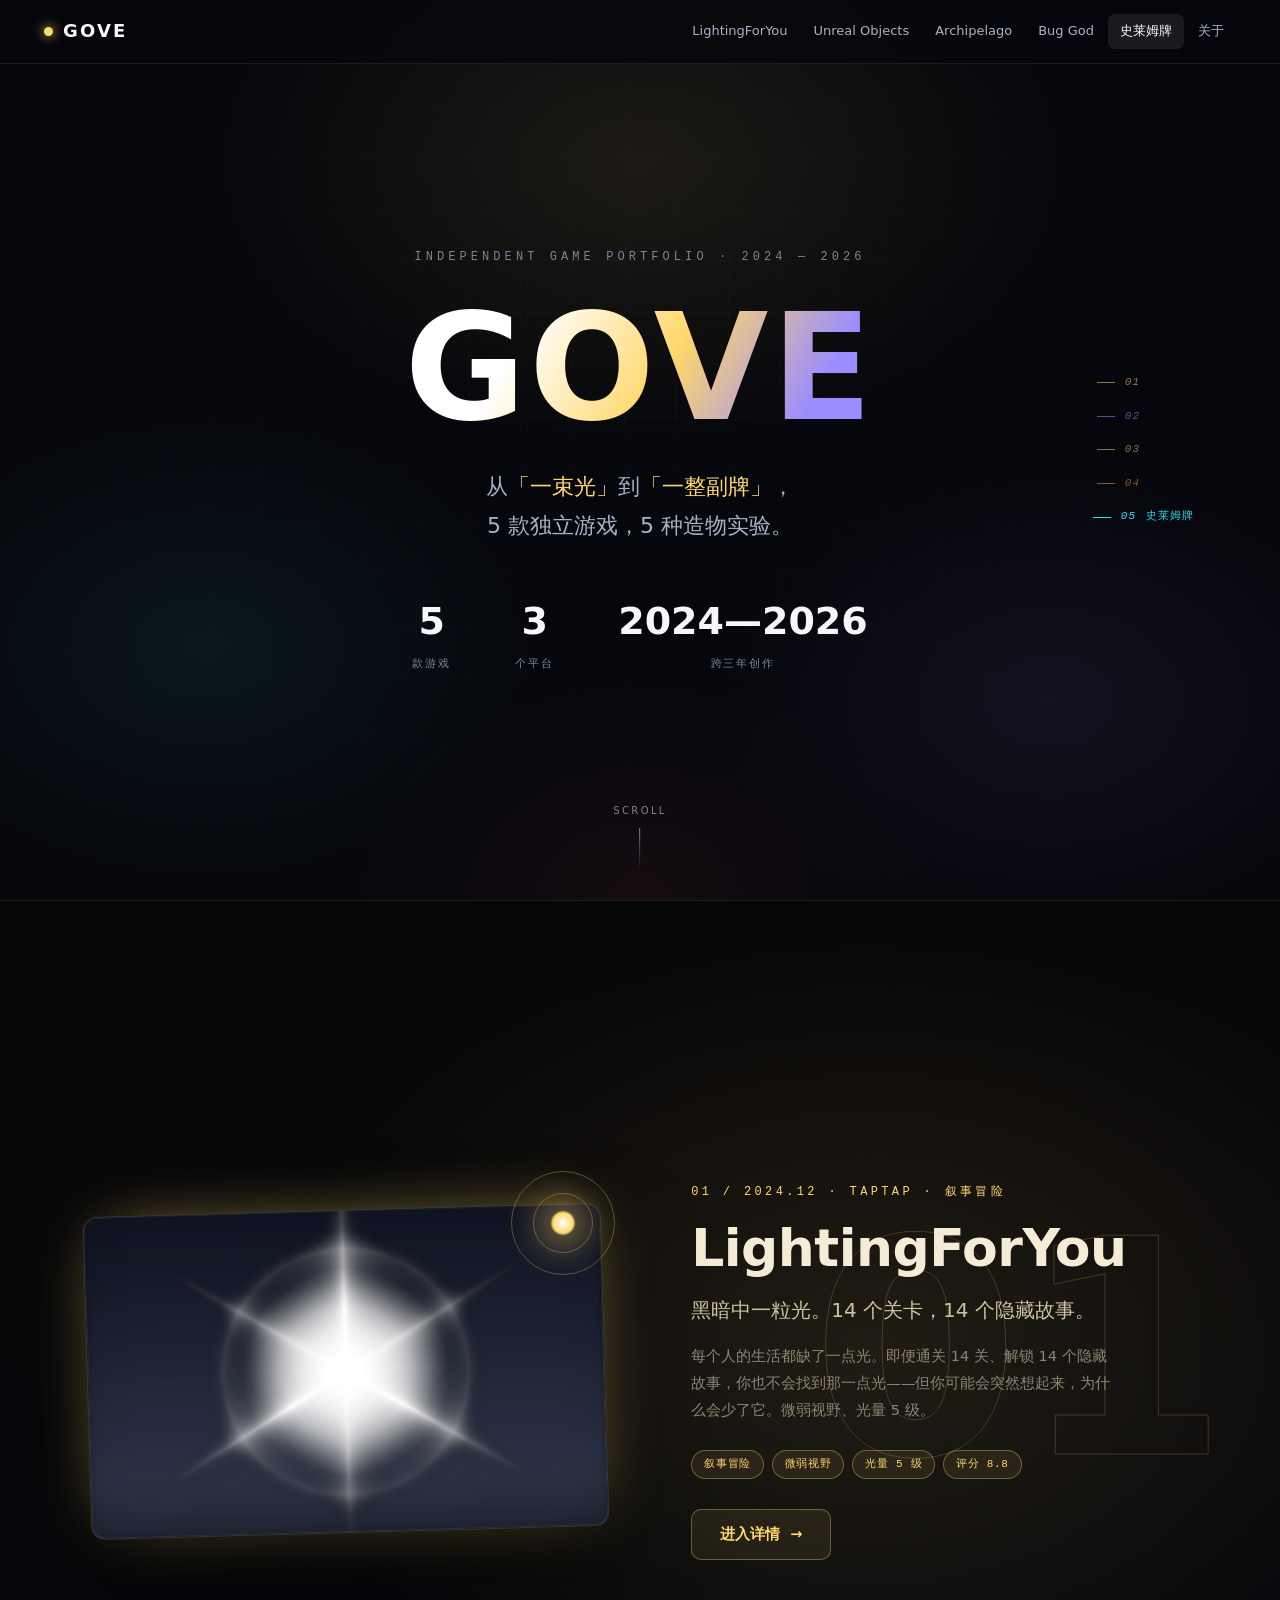
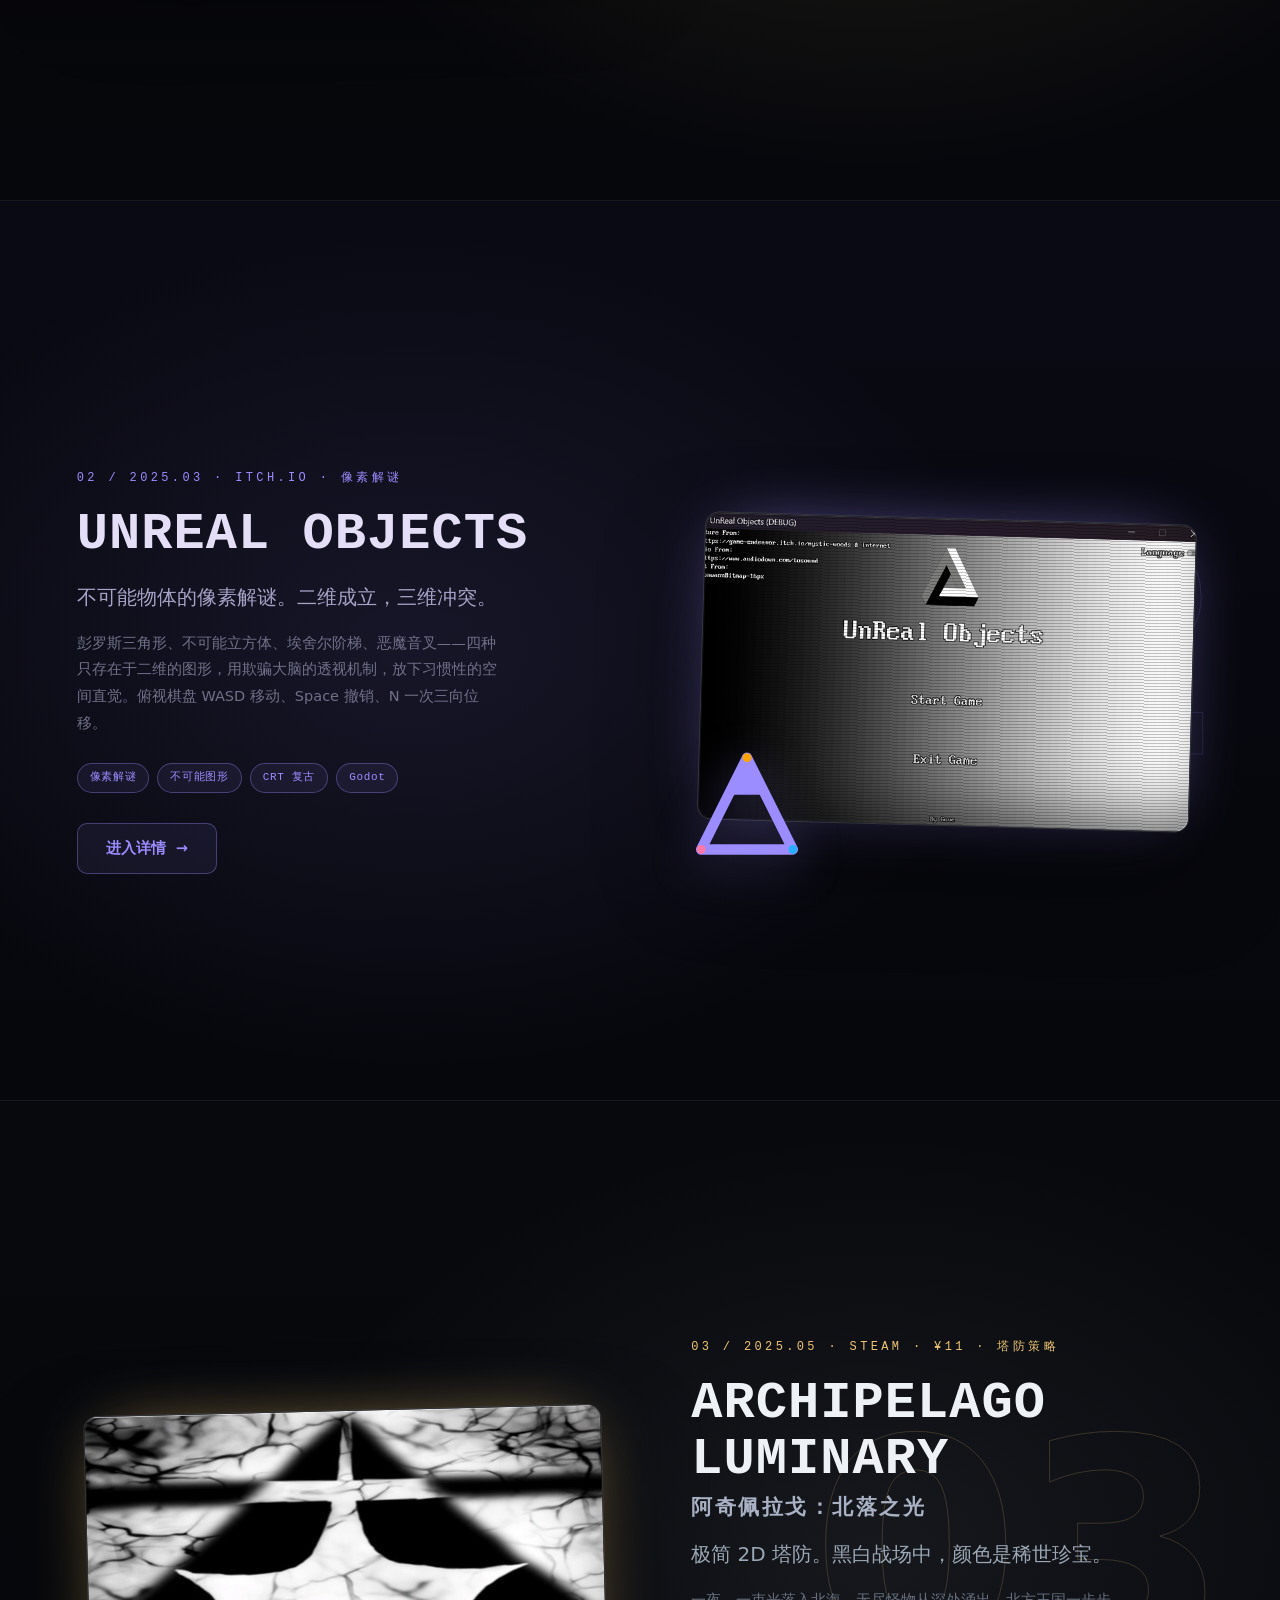
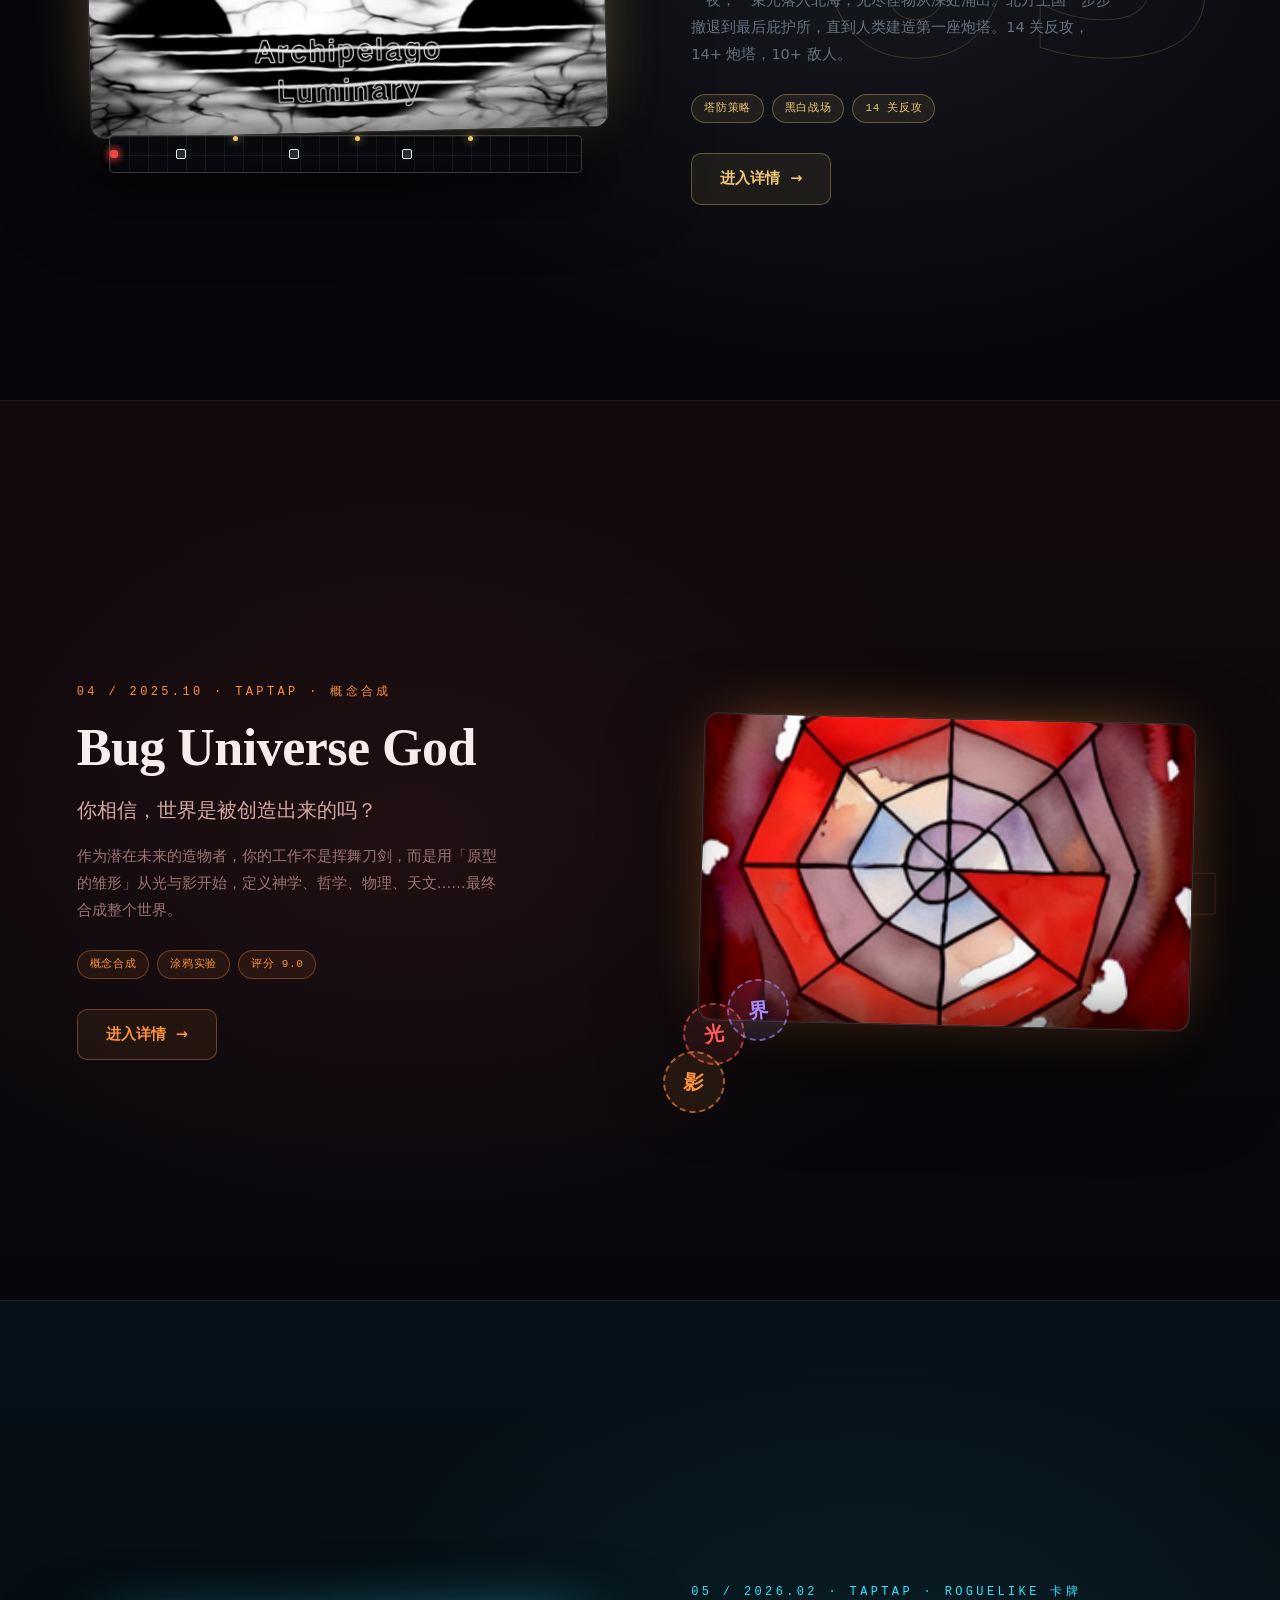
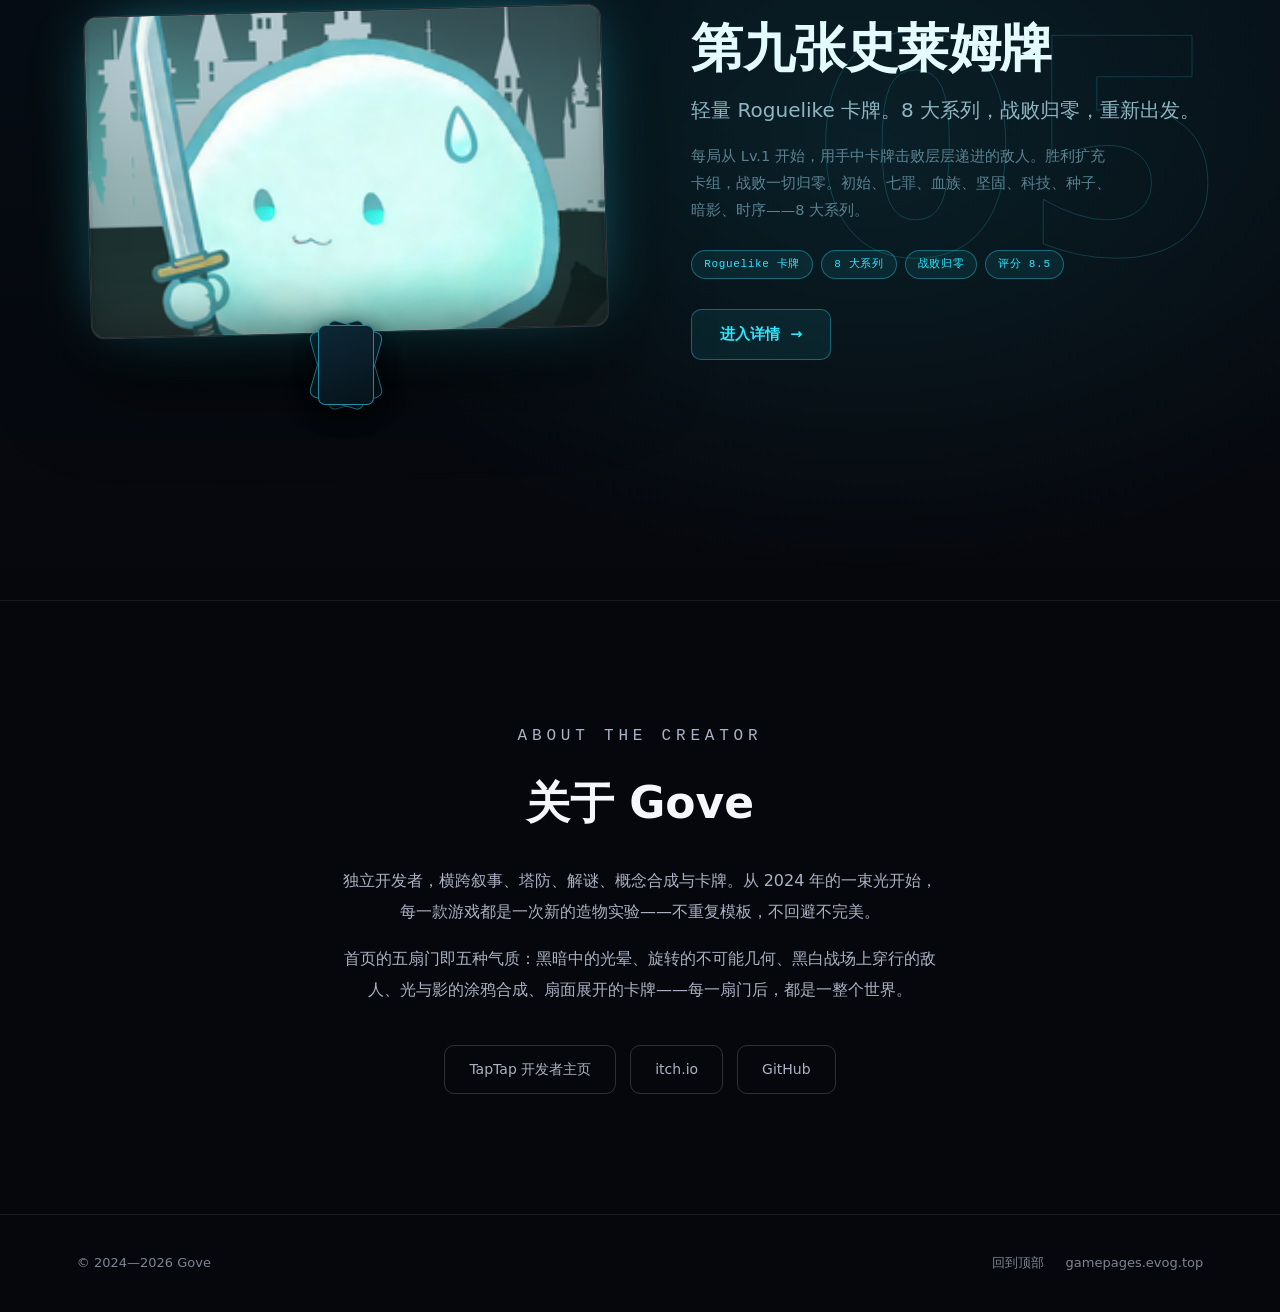
==== commit 70a7ee71: "再次升级质感" ====
--- a/index.html
+++ b/index.html
@@ -4,29 +4,21 @@
   <meta charset="UTF-8" />
   <meta name="viewport" content="width=device-width, initial-scale=1.0, viewport-fit=cover" />
   <meta name="theme-color" content="#06070c" />
-  <title>Gove | 游戏作品集</title>
-  <meta name="description" content="Gove 的独立游戏作品集——5 款横跨叙事冒险、塔防、解谜、概念合成与卡牌的作品，发布于 TapTap、Steam 与 itch.io。" />
+  <title>GOVE | 游戏作品集</title>
+  <meta name="description" content="Gove 的独立游戏作品集——从一束光到一整副牌，5 款独立游戏 5 种造物实验，发布于 TapTap、Steam 与 itch.io。" />
   <style>
     :root {
       --bg: #06070c;
-      --surface: #10131d;
       --text: #f5f7fb;
       --muted: #a9b2c4;
-      --subtle: #6b7488;
+      --subtle: #7c8496;
       --line: rgba(255, 255, 255, .08);
-      --line-2: rgba(255, 255, 255, .16);
-      --maxw: 1280px;
+      --line2: rgba(255, 255, 255, .16);
+      --maxw: 1180px;
       --header-h: 64px;
-
-      --mono: ui-monospace, "Cascadia Code", "SF Mono", "JetBrains Mono", Consolas, monospace;
-      --serif: Georgia, "Times New Roman", "Songti SC", serif;
+      --mono: ui-monospace, "Cascadia Code", "SF Mono", Consolas, monospace;
+      --hand: "Segoe Print", "Bradley Hand", "Comic Sans MS", "Marker Felt", cursive;
       --ease: cubic-bezier(.2, .7, .3, 1);
-
-      --c-light: #ffd76b;
-      --c-luminary: #e7ecf2;
-      --c-unreal: #9b8cff;
-      --c-bug: #ff5a5a;
-      --c-slime: #2ee6ff;
     }
 
     * { box-sizing: border-box; }
@@ -41,990 +33,622 @@
       overflow-x: hidden;
       -webkit-font-smoothing: antialiased;
     }
-
     a { color: inherit; text-decoration: none; }
     img { display: block; max-width: 100%; }
-
-    /* ===== 顶部导航 ===== */
+    button { font-family: inherit; }
+    :focus-visible { outline: 2px solid #ffd76b; outline-offset: 3px; border-radius: 6px; }
+
+    /* ============ 固定顶栏 ============ */
     .nav {
-      position: fixed;
-      top: 0; left: 0; right: 0;
-      z-index: 100;
+      position: fixed; top: 0; left: 0; right: 0; z-index: 100;
       height: var(--header-h);
-      display: flex;
-      align-items: center;
-      justify-content: space-between;
-      padding: 0 clamp(20px, 4vw, 48px);
-      background: rgba(6, 7, 12, .72);
-      backdrop-filter: blur(14px);
-      -webkit-backdrop-filter: blur(14px);
+      display: flex; align-items: center; justify-content: space-between;
+      padding: 0 clamp(18px, 4vw, 44px);
+      background: rgba(6, 7, 12, .7);
+      backdrop-filter: blur(16px);
+      -webkit-backdrop-filter: blur(16px);
       border-bottom: 1px solid var(--line);
     }
-    .nav-brand {
-      font-weight: 800;
-      font-size: 18px;
-      letter-spacing: .04em;
-      display: flex;
-      align-items: center;
-      gap: 10px;
-    }
-    .nav-brand .dot {
-      width: 10px; height: 10px;
-      border-radius: 50%;
-      background: var(--c-light);
-      box-shadow: 0 0 12px var(--c-light);
-      animation: pulse 2.4s ease-in-out infinite;
-    }
-    @keyframes pulse {
-      0%, 100% { opacity: 1; transform: scale(1); }
-      50% { opacity: .5; transform: scale(.8); }
-    }
-    .nav-links {
-      display: flex;
-      gap: 6px;
-      align-items: center;
-    }
+    .brand {
+      font-weight: 900; font-size: 18px; letter-spacing: .12em;
+      display: inline-flex; align-items: center; gap: 10px;
+    }
+    .brand .dot {
+      width: 9px; height: 9px; border-radius: 50%;
+      background: #ffd76b; box-shadow: 0 0 12px #ffd76b;
+      animation: pulse 2.6s ease-in-out infinite;
+    }
+    @keyframes pulse { 0%,100% { opacity: 1; transform: scale(1); } 50% { opacity: .4; transform: scale(.7); } }
+    .nav-links { display: flex; align-items: center; gap: 2px; }
     .nav-links a {
-      font-size: 13px;
-      color: var(--muted);
-      padding: 6px 12px;
-      border-radius: 6px;
+      font-size: 13px; color: var(--muted);
+      padding: 7px 12px; border-radius: 7px; white-space: nowrap;
       transition: color .25s, background .25s;
-      white-space: nowrap;
     }
     .nav-links a:hover { color: var(--text); background: rgba(255,255,255,.06); }
+    .nav-links a.cur { color: var(--text); background: rgba(255,255,255,.08); }
     .nav-toggle {
       display: none;
-      background: none; border: 1px solid var(--line-2);
-      color: var(--text);
-      width: 36px; height: 36px;
-      border-radius: 8px;
-      cursor: pointer;
-      font-size: 18px;
-    }
-
-    /* ===== Hero ===== */
+      width: 38px; height: 38px; border-radius: 8px;
+      background: rgba(255,255,255,.05); border: 1px solid var(--line2); color: var(--text);
+      cursor: pointer; position: relative;
+    }
+    .nav-toggle::before, .nav-toggle::after, .nav-toggle i {
+      content: ""; position: absolute; left: 10px; right: 10px; height: 2px;
+      background: currentColor; border-radius: 2px;
+    }
+    .nav-toggle::before { top: 13px; }
+    .nav-toggle i { top: 18px; }
+    .nav-toggle::after { top: 23px; }
+
+    /* ============ Hero ============ */
     .hero {
       min-height: 100vh;
-      display: flex;
-      flex-direction: column;
-      justify-content: center;
-      align-items: center;
-      text-align: center;
-      padding: calc(var(--header-h) + 40px) 24px 80px;
-      position: relative;
-      overflow: hidden;
+      display: flex; flex-direction: column;
+      align-items: center; justify-content: center; text-align: center;
+      padding: calc(var(--header-h) + 48px) 24px 90px;
+      position: relative; overflow: hidden;
     }
     .hero-bg {
-      position: absolute; inset: 0;
-      z-index: 0;
+      position: absolute; inset: 0; z-index: 0;
       background:
-        radial-gradient(800px 500px at 50% 20%, rgba(255, 215, 107, .08), transparent 60%),
-        radial-gradient(600px 400px at 80% 80%, rgba(155, 140, 255, .07), transparent 60%),
-        radial-gradient(600px 400px at 20% 70%, rgba(46, 230, 255, .06), transparent 60%);
+        radial-gradient(700px 460px at 50% 18%, rgba(255,215,107,.09), transparent 62%),
+        radial-gradient(560px 400px at 82% 78%, rgba(155,140,255,.08), transparent 60%),
+        radial-gradient(560px 400px at 16% 72%, rgba(46,230,255,.07), transparent 60%),
+        radial-gradient(500px 380px at 50% 100%, rgba(255,90,90,.06), transparent 60%);
     }
     .hero-grid {
-      position: absolute; inset: 0;
-      z-index: 0;
+      position: absolute; inset: 0; z-index: 0;
       background-image:
         linear-gradient(rgba(255,255,255,.025) 1px, transparent 1px),
         linear-gradient(90deg, rgba(255,255,255,.025) 1px, transparent 1px);
-      background-size: 48px 48px;
-      mask-image: radial-gradient(ellipse at 50% 40%, black, transparent 75%);
-    }
-    .hero-content { position: relative; z-index: 1; max-width: 780px; }
+      background-size: 52px 52px;
+      mask-image: radial-gradient(ellipse at 50% 42%, black, transparent 78%);
+      -webkit-mask-image: radial-gradient(ellipse at 50% 42%, black, transparent 78%);
+    }
+    .hero-content { position: relative; z-index: 1; max-width: 820px; }
     .hero-kicker {
-      font-family: var(--mono);
-      font-size: 13px;
-      letter-spacing: .3em;
-      text-transform: uppercase;
-      color: var(--subtle);
-      margin: 0 0 28px;
+      font-family: var(--mono); font-size: 12px; letter-spacing: .34em;
+      text-transform: uppercase; color: var(--subtle); margin: 0 0 30px;
     }
     .hero h1 {
       margin: 0;
-      font-size: clamp(48px, 10vw, 110px);
-      font-weight: 900;
-      line-height: 1;
-      letter-spacing: -.02em;
-      background: linear-gradient(135deg, #fff 30%, var(--c-light) 60%, var(--c-unreal) 100%);
-      -webkit-background-clip: text;
-      background-clip: text;
+      font-size: clamp(64px, 13vw, 148px);
+      font-weight: 900; line-height: .95; letter-spacing: .02em;
+      background: linear-gradient(120deg, #fff 25%, #ffd76b 55%, #9b8cff 85%);
+      -webkit-background-clip: text; background-clip: text;
       -webkit-text-fill-color: transparent;
     }
     .hero-sub {
-      margin: 28px auto 0;
+      margin: 30px auto 0;
       font-size: clamp(16px, 2.4vw, 22px);
-      color: var(--muted);
-      max-width: 560px;
-      line-height: 1.7;
-    }
-    .hero-sub em {
-      font-style: normal;
-      color: var(--c-light);
-    }
+      color: var(--muted); line-height: 1.75; max-width: 600px;
+    }
+    .hero-sub em { font-style: normal; color: #ffd76b; }
     .hero-meta {
-      margin-top: 40px;
-      display: flex;
-      gap: 32px;
-      justify-content: center;
-      flex-wrap: wrap;
-    }
-    .hero-meta .item {
-      text-align: center;
-    }
-    .hero-meta .num {
-      font-size: 32px;
-      font-weight: 800;
-      color: var(--text);
-    }
+      margin-top: 46px;
+      display: flex; justify-content: center; gap: clamp(28px, 6vw, 64px); flex-wrap: wrap;
+    }
+    .hero-meta .num { font-size: clamp(28px, 4vw, 38px); font-weight: 800; }
     .hero-meta .label {
-      font-size: 12px;
-      color: var(--subtle);
-      letter-spacing: .1em;
-      text-transform: uppercase;
-      margin-top: 2px;
+      font-family: var(--mono); font-size: 11px; letter-spacing: .18em;
+      text-transform: uppercase; color: var(--subtle); margin-top: 4px;
     }
     .hero-scroll {
+      position: absolute; bottom: 30px; left: 50%; transform: translateX(-50%);
+      z-index: 1; display: flex; flex-direction: column; align-items: center; gap: 9px;
+      color: var(--subtle); font-size: 10px; letter-spacing: .24em; text-transform: uppercase;
+    }
+    .hero-scroll .line {
+      width: 1px; height: 42px;
+      background: linear-gradient(to bottom, var(--subtle), transparent);
+      animation: drop 2.2s ease-in-out infinite;
+    }
+    @keyframes drop {
+      0% { transform: scaleY(0); transform-origin: top; }
+      45% { transform: scaleY(1); transform-origin: top; }
+      55% { transform-origin: bottom; }
+      100% { transform: scaleY(0); transform-origin: bottom; }
+    }
+
+    /* ============ 五扇门通用 ============ */
+    .gate {
+      --accent: #ffd76b;
+      --tint: rgba(255,215,107,.08);
+      --bg2: #070709;
+      --ink: #f5f7fb;
+      --tagc: #c4ccd9;
+      --desc: #7c8496;
+      --tagbg: rgba(255,215,107,.08);
+      --tagbd: rgba(255,215,107,.35);
+      --gx: 30%;
+      position: relative; min-height: 100vh;
+      display: flex; align-items: center;
+      padding: calc(var(--header-h) + 48px) clamp(20px, 6vw, 84px) 70px;
+      overflow: hidden; border-top: 1px solid var(--line);
+      background: linear-gradient(180deg, var(--bg2), var(--bg));
+    }
+    .gate::before {
+      content: ""; position: absolute; inset: 0; pointer-events: none;
+      background: radial-gradient(65% 65% at var(--gx) 50%, var(--tint), transparent 72%);
+    }
+    .ghost {
+      position: absolute; top: 50%; right: clamp(10px, 4vw, 60px);
+      transform: translateY(-50%);
+      font-size: clamp(150px, 26vw, 300px); font-weight: 900; line-height: 1;
+      color: transparent; -webkit-text-stroke: 1px var(--tagbd);
+      opacity: .55; pointer-events: none; user-select: none;
+    }
+    .gate-inner {
+      position: relative; z-index: 1;
+      width: 100%; max-width: var(--maxw); margin: 0 auto;
+      display: grid; grid-template-columns: 1.05fr 1fr;
+      gap: clamp(36px, 6vw, 90px); align-items: center;
+    }
+    .flip .stage { order: 2; }
+
+    /* —— 封面门 + 微视觉 —— */
+    .stage { position: relative; padding: 26px 10px; }
+    .cover {
+      position: relative;
+      aspect-ratio: 16 / 10;
+      border-radius: 14px; overflow: hidden;
+      border: 1px solid var(--line2);
+      background: #0a0d14;
+      transform: rotate(var(--tilt, -1.5deg));
+      box-shadow: 0 40px 90px rgba(0,0,0,.55), 0 0 70px -28px var(--accent);
+      transition: transform .6s var(--ease), box-shadow .6s;
+    }
+    .cover:hover {
+      transform: rotate(0deg) translateY(-6px);
+      box-shadow: 0 55px 110px rgba(0,0,0,.6), 0 0 95px -24px var(--accent);
+    }
+    .cover img {
+      width: 100%; height: 100%; object-fit: cover;
+      transition: transform .8s var(--ease);
+    }
+    .cover:hover img { transform: scale(1.05); }
+    .cover::after {
+      content: ""; position: absolute; inset: 0; pointer-events: none;
+      border-radius: 14px;
+      box-shadow: inset 0 0 0 1px rgba(255,255,255,.06), inset 0 -40px 60px -30px rgba(0,0,0,.6);
+    }
+    .micro { position: absolute; z-index: 3; pointer-events: none; }
+
+    /* —— 文案 —— */
+    .kicker {
+      font-family: var(--mono); font-size: 12px; letter-spacing: .28em;
+      text-transform: uppercase; color: var(--accent);
+      margin: 0 0 18px;
+    }
+    .info h2 {
+      margin: 0 0 18px;
+      font-size: clamp(30px, 4.6vw, 52px);
+      font-weight: 800; line-height: 1.08; letter-spacing: -.01em;
+      color: var(--ink);
+    }
+    .info h2 .cn {
+      display: block; margin-top: 10px;
+      font-size: .4em; font-weight: 600; letter-spacing: .12em; color: var(--muted);
+    }
+    .tagline {
+      margin: 0 0 16px;
+      font-size: clamp(16px, 2vw, 20px); line-height: 1.65; color: var(--tagc);
+    }
+    .desc { margin: 0 0 26px; font-size: 14.5px; line-height: 1.85; color: var(--desc); max-width: 46ch; }
+    .tags { display: flex; flex-wrap: wrap; gap: 8px; margin: 0 0 30px; }
+    .tag {
+      font-family: var(--mono); font-size: 11px; letter-spacing: .06em;
+      padding: 5px 12px; border-radius: 999px;
+      color: var(--accent); background: var(--tagbg); border: 1px solid var(--tagbd);
+    }
+    .cta {
+      display: inline-flex; align-items: center; gap: 10px;
+      padding: 13px 28px; border-radius: 10px;
+      font-size: 14.5px; font-weight: 600;
+      color: var(--accent); background: var(--tagbg); border: 1px solid var(--tagbd);
+      transition: transform .3s var(--ease), box-shadow .3s;
+    }
+    .cta:hover { transform: translateY(-2px); box-shadow: 0 12px 44px -12px var(--accent); }
+    .cta .ar { transition: transform .3s; }
+    .cta:hover .ar { transform: translateX(4px); }
+
+    /* ============ Gate 1 · LightingForYou（金） ============ */
+    .g-light { --accent:#ffd76b; --tint:rgba(255,215,107,.10); --bg2:#080708; --ink:#f4ecd4; --tagc:#cdc2a2; --desc:#8d8571; --tagbg:rgba(255,215,107,.08); --tagbd:rgba(255,215,107,.35); --gx:68%; --tilt:-1.6deg; }
+    .orb-micro { width: 130px; height: 130px; top: -26px; right: -14px; }
+    .orb-micro .mb-core {
+      position: absolute; top: 50%; left: 50%;
+      width: 26px; height: 26px; margin: -13px 0 0 -13px; border-radius: 50%;
+      background: radial-gradient(circle, #fff, #ffd76b 55%, transparent 75%);
+      box-shadow: 0 0 34px 12px rgba(255,215,107,.45);
+      animation: lpulse 3s ease-in-out infinite;
+    }
+    @keyframes lpulse { 0%,100%{ box-shadow:0 0 34px 12px rgba(255,215,107,.45);} 50%{ box-shadow:0 0 52px 20px rgba(255,215,107,.6);} }
+    .orb-micro .mb-ring {
+      position: absolute; top: 50%; left: 50%; border-radius: 50%;
+      border: 1px solid rgba(255,215,107,.3);
+      transform: translate(-50%,-50%);
+      animation: ringout 3.6s ease-out infinite;
+    }
+    .orb-micro .mb-ring:nth-child(2) { width: 60px; height: 60px; }
+    .orb-micro .mb-ring:nth-child(3) { width: 104px; height: 104px; animation-delay: 1.8s; }
+    @keyframes ringout {
+      0% { opacity: .8; transform: translate(-50%,-50%) scale(.6); }
+      100% { opacity: 0; transform: translate(-50%,-50%) scale(1.15); }
+    }
+
+    /* ============ Gate 2 · UNREAL OBJECTS（紫） ============ */
+    .g-unreal { --accent:#9b8cff; --tint:rgba(155,140,255,.10); --bg2:#0a0a14; --ink:#e4dff6; --tagc:#a6a2c6; --desc:#707089; --tagbg:rgba(155,140,255,.08); --tagbd:rgba(155,140,255,.35); --gx:32%; --tilt:1.6deg; }
+    .g-unreal h2 { font-family: var(--mono); letter-spacing: .02em; }
+    .g-unreal .cover::before {
+      content: ""; position: absolute; inset: 0; z-index: 2; pointer-events: none;
+      background: repeating-linear-gradient(0deg, rgba(0,0,0,.22) 0 1px, transparent 1px 3px);
+      mix-blend-mode: multiply;
+    }
+    .tri-micro {
+      width: 148px; height: 148px; bottom: -34px; left: -18px;
+      filter: drop-shadow(0 10px 24px rgba(155,140,255,.35));
+      animation: spin 18s linear infinite;
+    }
+    @keyframes spin { to { transform: rotate(360deg); } }
+
+    /* ============ Gate 3 · Archipelago Luminary（近白 + 金） ============ */
+    .g-luminary { --accent:#f0c674; --tint:rgba(231,236,242,.07); --bg2:#07090d; --ink:#eef2f7; --tagc:#9aa7b5; --desc:#66707e; --tagbg:rgba(240,198,116,.08); --tagbd:rgba(240,198,116,.35); --gx:68%; --tilt:-1.4deg; }
+    .g-luminary h2 { font-family: var(--mono); letter-spacing: .02em; }
+    .tape {
+      left: 6%; right: 6%; bottom: -14px; height: 38px;
+      border: 1px solid rgba(231,236,242,.22); border-radius: 5px;
+      background:
+        linear-gradient(rgba(231,236,242,.06) 1px, transparent 1px),
+        linear-gradient(90deg, rgba(231,236,242,.06) 1px, transparent 1px),
+        rgba(7,9,13,.9);
+      background-size: 19px 19px;
+      box-shadow: 0 10px 30px rgba(0,0,0,.5);
+    }
+    .tape .tur {
+      position: absolute; top: 50%; width: 10px; height: 10px;
+      margin-top: -5px; border: 1.5px solid #e7ecf2; border-radius: 2px;
+      background: rgba(231,236,242,.15);
+    }
+    .tape .en {
+      position: absolute; top: 50%; width: 8px; height: 8px; margin-top: -4px;
+      border-radius: 50%; background: #ef4444; box-shadow: 0 0 8px rgba(239,68,68,.7);
+      animation: march 4.5s linear infinite;
+    }
+    @keyframes march { from { left: 100%; } to { left: -12px; } }
+    .tape .sp {
+      position: absolute; width: 5px; height: 5px; border-radius: 50%;
+      background: #f0c674; box-shadow: 0 0 8px #f0c674;
+      animation: spark 2.2s ease-in-out infinite;
+    }
+    @keyframes spark { 0%,100%{ opacity:0; transform:scale(0);} 50%{ opacity:1; transform:scale(1);} }
+
+    /* ============ Gate 4 · Bug Universe God（红 + 橙） ============ */
+    .g-bug { --accent:#fb923c; --tint:rgba(255,90,90,.08); --bg2:#130a0c; --ink:#f8ecec; --tagc:#d3a8a2; --desc:#9c7373; --tagbg:rgba(251,146,60,.08); --tagbd:rgba(251,146,60,.35); --gx:32%; --tilt:1.4deg; }
+    .g-bug h2 { font-family: var(--hand); transform: rotate(-2deg); display: inline-block; }
+    .d-cir {
       position: absolute;
-      bottom: 32px;
-      left: 50%;
-      transform: translateX(-50%);
-      z-index: 1;
-      display: flex;
-      flex-direction: column;
-      align-items: center;
-      gap: 8px;
-      color: var(--subtle);
-      font-size: 11px;
-      letter-spacing: .2em;
-      text-transform: uppercase;
-    }
-    .hero-scroll .line {
-      width: 1px;
-      height: 40px;
-      background: linear-gradient(to bottom, var(--subtle), transparent);
-      animation: scrollLine 2s ease-in-out infinite;
-    }
-    @keyframes scrollLine {
-      0% { transform: scaleY(0); transform-origin: top; }
-      50% { transform: scaleY(1); transform-origin: top; }
-      51% { transform-origin: bottom; }
-      100% { transform: scaleY(0); transform-origin: bottom; }
-    }
-
-    /* ===== 五扇门通用 ===== */
-    .gates { position: relative; }
-    .gate {
-      min-height: 100vh;
-      display: flex;
-      align-items: center;
-      padding: 80px clamp(20px, 5vw, 80px);
-      position: relative;
-      overflow: hidden;
+      width: 62px; height: 62px; border-radius: 50%;
+      display: flex; align-items: center; justify-content: center;
+      font-family: var(--hand); font-size: 20px; font-weight: 700;
+      border: 2px dashed;
+      animation: drift 5s ease-in-out infinite;
+    }
+    .d-cir.d1 { top: -22px; left: -18px; color: #ff5a5a; border-color: rgba(255,90,90,.6); background: rgba(255,90,90,.1); transform: rotate(-8deg); }
+    .d-cir.d2 { top: 26px; right: -24px; color: #fb923c; border-color: rgba(251,146,60,.6); background: rgba(251,146,60,.1); transform: rotate(7deg); animation-delay: 1.2s; }
+    .d-cir.d3 { bottom: -16px; left: 26px; color: #a78bfa; border-color: rgba(167,139,250,.6); background: rgba(167,139,250,.1); transform: rotate(-5deg); animation-delay: 2.2s; }
+    @keyframes drift { 0%,100%{ translate: 0 0; } 50%{ translate: 0 -12px; } }
+
+    /* ============ Gate 5 · 第九张史莱姆牌（青） ============ */
+    .g-slime { --accent:#2ee6ff; --tint:rgba(46,230,255,.09); --bg2:#061119; --ink:#e3fbfd; --tagc:#8fb6c2; --desc:#5a8291; --tagbg:rgba(46,230,255,.08); --tagbd:rgba(46,230,255,.35); --gx:68%; --tilt:-1.5deg; }
+    .fan { left: 50%; bottom: -46px; width: 200px; height: 110px; transform: translateX(-50%); }
+    .fan i {
+      position: absolute; bottom: 0; left: 50%;
+      width: 56px; height: 80px; border-radius: 7px;
+      border: 1.5px solid rgba(46,230,255,.55);
+      background: linear-gradient(160deg, #0d2836, #06121a);
+      box-shadow: 0 8px 22px rgba(0,0,0,.45);
+    }
+    .fan i:nth-child(1) { transform: translateX(-50%) rotate(-16deg); }
+    .fan i:nth-child(2) { transform: translateX(-50%) rotate(0deg); z-index: 2; }
+    .fan i:nth-child(3) { transform: translateX(-50%) rotate(16deg); }
+
+    /* ============ 侧栏目录（桌面） ============ */
+    .rail {
+      position: fixed; right: 22px; top: 50%; transform: translateY(-50%);
+      z-index: 90; display: flex; flex-direction: column; gap: 16px;
+    }
+    .rail a {
+      display: flex; align-items: center; gap: 10px;
+      font-family: var(--mono); font-size: 11px; letter-spacing: .1em;
+      color: var(--rc, var(--subtle)); opacity: .55;
+      transition: opacity .25s, transform .25s;
+    }
+    .rail a:hover, .rail a.cur { opacity: 1; transform: translateX(-4px); }
+    .rail a::before {
+      content: ""; width: 18px; height: 1px; background: currentColor;
+    }
+    .rail a span { opacity: 0; transition: opacity .25s; }
+    .rail a:hover span, .rail a.cur span { opacity: .9; }
+
+    /* ============ 关于区 ============ */
+    .about { padding: 120px clamp(20px, 6vw, 84px); background: var(--bg); border-top: 1px solid var(--line); }
+    .about-inner { max-width: 760px; margin: 0 auto; text-align: center; }
+    .about-kicker { font-family: var(--mono); font-size: 12px; letter-spacing: .3em; text-transform: uppercase; color: var(--subtle); margin: 0 0 22px; }
+    .about h2 { margin: 0 0 26px; font-size: clamp(28px, 4vw, 44px); font-weight: 800; }
+    .about p { margin: 0 auto 16px; font-size: 16px; color: var(--muted); line-height: 1.95; max-width: 60ch; }
+    .about-links { margin-top: 40px; display: flex; gap: 14px; justify-content: center; flex-wrap: wrap; }
+    .about-links a {
+      display: inline-flex; align-items: center; gap: 8px;
+      padding: 12px 24px; border-radius: 10px;
+      border: 1px solid var(--line2); color: var(--muted); font-size: 14px;
+      transition: color .3s, border-color .3s, background .3s, transform .3s;
+    }
+    .about-links a:hover { color: var(--text); border-color: #ffd76b; background: rgba(255,215,107,.06); transform: translateY(-2px); }
+
+    /* ============ 页脚 ============ */
+    .footer {
+      padding: 38px clamp(20px, 6vw, 84px);
       border-top: 1px solid var(--line);
-    }
-    .gate-inner {
-      width: 100%;
-      max-width: var(--maxw);
-      margin: 0 auto;
-      display: grid;
-      grid-template-columns: 1fr 1fr;
-      gap: clamp(32px, 6vw, 80px);
-      align-items: center;
-    }
-    .gate-visual {
-      display: flex;
-      align-items: center;
-      justify-content: center;
-      min-height: 360px;
-      position: relative;
-    }
-    .gate-info { position: relative; z-index: 1; }
-    .gate-num {
-      font-family: var(--mono);
-      font-size: 12px;
-      letter-spacing: .3em;
-      text-transform: uppercase;
-      margin: 0 0 16px;
-    }
-    .gate h2 {
-      margin: 0 0 14px;
-      font-size: clamp(32px, 5vw, 56px);
-      font-weight: 800;
-      line-height: 1.1;
-      letter-spacing: -.01em;
-    }
-    .gate-tagline {
-      margin: 0 0 20px;
-      font-size: clamp(15px, 2vw, 19px);
-      line-height: 1.7;
-      max-width: 480px;
-    }
-    .gate-desc {
-      margin: 0 0 28px;
-      font-size: 14px;
-      line-height: 1.8;
-      max-width: 460px;
-    }
-    .gate-tags {
-      display: flex;
-      flex-wrap: wrap;
-      gap: 8px;
-      margin-bottom: 28px;
-    }
-    .gate-tag {
-      font-family: var(--mono);
-      font-size: 11px;
-      letter-spacing: .08em;
-      padding: 5px 12px;
-      border-radius: 999px;
-      border: 1px solid;
-    }
-    .gate-cta {
-      display: inline-flex;
-      align-items: center;
-      gap: 10px;
-      padding: 14px 30px;
-      border-radius: 10px;
-      font-size: 15px;
-      font-weight: 600;
-      border: 1px solid;
-      transition: transform .3s var(--ease), box-shadow .3s;
-    }
-    .gate-cta:hover { transform: translateY(-2px); }
-    .gate-cta .arrow { transition: transform .3s; }
-    .gate-cta:hover .arrow { transform: translateX(4px); }
-
-    /* 滚动浮现 */
-    .reveal {
-      opacity: 0;
-      transform: translateY(36px);
-      transition: opacity .9s var(--ease), transform .9s var(--ease);
-    }
+      display: flex; justify-content: space-between; align-items: center;
+      flex-wrap: wrap; gap: 14px;
+    }
+    .footer-copy { font-size: 13px; color: var(--subtle); }
+    .footer-links { display: flex; gap: 22px; }
+    .footer-links a { font-size: 13px; color: var(--subtle); transition: color .25s; }
+    .footer-links a:hover { color: var(--text); }
+
+    /* ============ 滚动浮现 ============ */
+    .reveal { opacity: 0; transform: translateY(34px); transition: opacity .9s var(--ease), transform .9s var(--ease); }
     .reveal.in { opacity: 1; transform: none; }
-    .reveal-delay-1 { transition-delay: .1s; }
-    .reveal-delay-2 { transition-delay: .2s; }
-    .reveal-delay-3 { transition-delay: .3s; }
-
-    /* ===== Gate 1: LightingForYou ===== */
-    .gate-light {
-      background:
-        radial-gradient(ellipse at 30% 50%, rgba(255, 215, 107, .07), transparent 55%),
-        #050506;
-    }
-    .gate-light .gate-num { color: var(--c-light); }
-    .gate-light h2 { color: #f0e8d0; }
-    .gate-light .gate-tagline { color: #c8c0a8; }
-    .gate-light .gate-desc { color: #8a8472; }
-    .gate-light .gate-tag { color: var(--c-light); border-color: rgba(255,215,107,.3); background: rgba(255,215,107,.06); }
-    .gate-light .gate-cta {
-      color: var(--c-light);
-      border-color: rgba(255,215,107,.4);
-      background: rgba(255,215,107,.08);
-      box-shadow: 0 0 30px rgba(255,215,107,.1);
-    }
-    .gate-light .gate-cta:hover { box-shadow: 0 0 50px rgba(255,215,107,.2); }
-
-    /* 光晕视觉 */
-    .light-orb {
-      position: relative;
-      width: clamp(220px, 30vw, 340px);
-      height: clamp(220px, 30vw, 340px);
-    }
-    .light-orb .core {
-      position: absolute;
-      top: 50%; left: 50%;
-      width: 60px; height: 60px;
-      margin: -30px 0 0 -30px;
-      border-radius: 50%;
-      background: radial-gradient(circle, #fff, var(--c-light) 40%, transparent 70%);
-      box-shadow: 0 0 60px 20px rgba(255,215,107,.4);
-      animation: lightPulse 3s ease-in-out infinite;
-    }
-    @keyframes lightPulse {
-      0%, 100% { box-shadow: 0 0 60px 20px rgba(255,215,107,.4); }
-      50% { box-shadow: 0 0 90px 35px rgba(255,215,107,.55); }
-    }
-    .light-orb .ring {
-      position: absolute;
-      top: 50%; left: 50%;
-      border-radius: 50%;
-      border: 1px solid rgba(255,215,107,.15);
-      transform: translate(-50%, -50%);
-    }
-    .light-orb .ring:nth-child(2) { width: 140px; height: 140px; animation: ringExpand 4s ease-out infinite; }
-    .light-orb .ring:nth-child(3) { width: 220px; height: 220px; animation: ringExpand 4s ease-out infinite 1.3s; }
-    .light-orb .ring:nth-child(4) { width: 300px; height: 300px; animation: ringExpand 4s ease-out infinite 2.6s; }
-    @keyframes ringExpand {
-      0% { opacity: .6; transform: translate(-50%,-50%) scale(.7); }
-      100% { opacity: 0; transform: translate(-50%,-50%) scale(1.1); }
-    }
-    .light-dots {
-      position: absolute;
-      inset: -20px;
-    }
-    .light-dots span {
-      position: absolute;
-      width: 4px; height: 4px;
-      border-radius: 50%;
-      background: var(--c-light);
-      opacity: .6;
-      animation: dotFloat 6s ease-in-out infinite;
-    }
-    @keyframes dotFloat {
-      0%, 100% { transform: translateY(0); opacity: .3; }
-      50% { transform: translateY(-12px); opacity: .8; }
-    }
-
-    /* ===== Gate 2: UnReal Objects ===== */
-    .gate-unreal {
-      background:
-        radial-gradient(ellipse at 70% 40%, rgba(155, 140, 255, .08), transparent 55%),
-        #0a0a12;
-    }
-    .gate-unreal .gate-num { color: var(--c-unreal); }
-    .gate-unreal h2 { color: #d4d0e8; font-family: var(--mono); letter-spacing: .02em; }
-    .gate-unreal .gate-tagline { color: #9b98b0; }
-    .gate-unreal .gate-desc { color: #6b6c80; }
-    .gate-unreal .gate-tag { color: var(--c-unreal); border-color: rgba(155,140,255,.3); background: rgba(155,140,255,.06); }
-    .gate-unreal .gate-cta {
-      color: var(--c-unreal);
-      border-color: rgba(155,140,255,.4);
-      background: rgba(155,140,255,.08);
-    }
-    .gate-unreal .gate-cta:hover { box-shadow: 0 0 40px rgba(155,140,255,.2); }
-
-    .unreal-visual {
-      position: relative;
-      width: clamp(220px, 28vw, 320px);
-      height: clamp(220px, 28vw, 320px);
-    }
-    .unreal-triangle {
-      width: 100%; height: 100%;
-      animation: spinSlow 20s linear infinite;
-    }
-    @keyframes spinSlow {
-      from { transform: rotate(0deg); }
-      to { transform: rotate(360deg); }
-    }
-    .unreal-crt {
-      position: absolute; inset: 0;
-      pointer-events: none;
-      background: repeating-linear-gradient(0deg, rgba(0,0,0,.2) 0 1px, transparent 1px 3px);
-      mix-blend-mode: multiply;
-      border-radius: 8px;
-    }
-
-    /* ===== Gate 3: Archipelago Luminary ===== */
-    .gate-luminary {
-      background:
-        linear-gradient(180deg, #06080a 0%, #0a0e14 100%);
-    }
-    .gate-luminary .gate-num { color: var(--c-luminary); }
-    .gate-luminary h2 { color: #e7ecf2; font-family: var(--mono); letter-spacing: .02em; }
-    .gate-luminary .gate-tagline { color: #9aa3ad; }
-    .gate-luminary .gate-desc { color: #6a7280; }
-    .gate-luminary .gate-tag { color: #f0c674; border-color: rgba(240,198,116,.3); background: rgba(240,198,116,.06); }
-    .gate-luminary .gate-cta {
-      color: #f0c674;
-      border-color: rgba(240,198,116,.4);
-      background: rgba(240,198,116,.08);
-    }
-    .gate-luminary .gate-cta:hover { box-shadow: 0 0 40px rgba(240,198,116,.15); }
-
-    .battlefield {
-      position: relative;
-      width: 100%;
-      max-width: 420px;
-      aspect-ratio: 4 / 3;
-      border: 1px solid rgba(231,236,242,.12);
-      border-radius: 4px;
-      background:
-        linear-gradient(rgba(231,236,242,.04) 1px, transparent 1px),
-        linear-gradient(90deg, rgba(231,236,242,.04) 1px, transparent 1px);
-      background-size: 32px 32px;
-      overflow: hidden;
-    }
-    .battlefield .lane {
-      position: absolute;
-      left: 0; right: 0;
-      height: 1px;
-      background: rgba(231,236,242,.08);
-    }
-    .battlefield .lane:nth-child(1) { top: 25%; }
-    .battlefield .lane:nth-child(2) { top: 50%; }
-    .battlefield .lane:nth-child(3) { top: 75%; }
-    .turret {
-      position: absolute;
-      width: 24px; height: 24px;
-      border: 2px solid #e7ecf2;
-      border-radius: 4px;
-      background: rgba(231,236,242,.1);
-    }
-    .turret::after {
-      content: "";
-      position: absolute;
-      top: 50%; left: 50%;
-      width: 8px; height: 2px;
-      background: #e7ecf2;
-      transform-origin: left center;
-      animation: turretAim 3s ease-in-out infinite;
-    }
-    @keyframes turretAim {
-      0%, 100% { transform: translateY(-50%) rotate(0deg); }
-      50% { transform: translateY(-50%) rotate(45deg); }
-    }
-    .enemy {
-      position: absolute;
-      width: 16px; height: 16px;
-      border-radius: 50%;
-      background: #ef4444;
-      box-shadow: 0 0 10px rgba(239,68,68,.5);
-      animation: enemyMove 5s linear infinite;
-    }
-    @keyframes enemyMove {
-      from { left: 100%; }
-      to { left: -20px; }
-    }
-    .gold-spark {
-      position: absolute;
-      width: 6px; height: 6px;
-      border-radius: 50%;
-      background: #f0c674;
-      box-shadow: 0 0 8px #f0c674;
-      animation: spark 2s ease-in-out infinite;
-    }
-    @keyframes spark {
-      0%, 100% { opacity: 0; transform: scale(0); }
-      50% { opacity: 1; transform: scale(1); }
-    }
-
-    /* ===== Gate 4: Bug Universe God ===== */
-    .gate-bug {
-      background:
-        radial-gradient(ellipse at 25% 60%, rgba(239, 68, 68, .08), transparent 50%),
-        radial-gradient(ellipse at 75% 30%, rgba(251, 146, 60, .06), transparent 50%),
-        #140a0c;
-    }
-    .gate-bug .gate-num { color: var(--c-bug); }
-    .gate-bug h2 {
-      color: #f5e9ea;
-      font-family: "Bradley Hand", "Comic Sans MS", "Marker Felt", "Segoe Print", cursive, "Microsoft YaHei", sans-serif;
-      transform: rotate(-2deg);
-      display: inline-block;
-    }
-    .gate-bug .gate-tagline { color: #c8a0a4; }
-    .gate-bug .gate-desc { color: #9a7074; }
-    .gate-bug .gate-tag { color: #fb923c; border-color: rgba(251,146,60,.3); background: rgba(251,146,60,.06); }
-    .gate-bug .gate-cta {
-      color: #fb923c;
-      border-color: rgba(251,146,60,.4);
-      background: rgba(251,146,60,.08);
-      font-family: inherit;
-    }
-    .gate-bug .gate-cta:hover { box-shadow: 0 0 40px rgba(251,146,60,.2); }
-
-    .bug-visual {
-      position: relative;
-      width: clamp(240px, 30vw, 340px);
-      height: clamp(240px, 30vw, 340px);
-    }
-    .bug-circle {
-      position: absolute;
-      border-radius: 50%;
-      border: 2px dashed;
-      display: flex;
-      align-items: center;
-      justify-content: center;
-      font-weight: 700;
-      font-size: 18px;
-      font-family: "Bradley Hand", "Comic Sans MS", cursive, "Microsoft YaHei", sans-serif;
-    }
-    .bug-circle.c1 {
-      width: 100px; height: 100px;
-      top: 10%; left: 15%;
-      border-color: rgba(239,68,68,.5);
-      color: #ef4444;
-      background: rgba(239,68,68,.08);
-      transform: rotate(-8deg);
-      animation: bugFloat 5s ease-in-out infinite;
-    }
-    .bug-circle.c2 {
-      width: 110px; height: 110px;
-      top: 30%; right: 10%;
-      border-color: rgba(251,146,60,.5);
-      color: #fb923c;
-      background: rgba(251,146,60,.08);
-      transform: rotate(6deg);
-      animation: bugFloat 6s ease-in-out infinite 1s;
-    }
-    .bug-circle.c3 {
-      width: 90px; height: 90px;
-      bottom: 15%; left: 30%;
-      border-color: rgba(167,139,250,.5);
-      color: #a78bfa;
-      background: rgba(167,139,250,.08);
-      transform: rotate(-4deg);
-      animation: bugFloat 7s ease-in-out infinite 2s;
-    }
-    .bug-plus {
-      position: absolute;
-      font-size: 32px;
-      color: rgba(255,255,255,.2);
-      font-weight: 300;
-    }
-    @keyframes bugFloat {
-      0%, 100% { transform: translateY(0) rotate(var(--r, 0deg)); }
-      50% { transform: translateY(-14px) rotate(calc(var(--r, 0deg) + 3deg)); }
-    }
-
-    /* ===== Gate 5: 第九张史莱姆牌 ===== */
-    .gate-slime {
-      background:
-        radial-gradient(ellipse at 60% 50%, rgba(34, 211, 238, .07), transparent 55%),
-        #06121a;
-    }
-    .gate-slime .gate-num { color: var(--c-slime); }
-    .gate-slime h2 { color: #e6fbfd; font-family: var(--serif); }
-    .gate-slime .gate-tagline { color: #8fb3c0; }
-    .gate-slime .gate-desc { color: #5a8090; }
-    .gate-slime .gate-tag { color: var(--c-slime); border-color: rgba(34,211,238,.3); background: rgba(34,211,238,.06); }
-    .gate-slime .gate-cta {
-      color: var(--c-slime);
-      border-color: rgba(34,211,238,.4);
-      background: rgba(34,211,238,.08);
-    }
-    .gate-slime .gate-cta:hover { box-shadow: 0 0 40px rgba(34,211,238,.2); }
-
-    .card-fan {
-      position: relative;
-      width: clamp(240px, 30vw, 340px);
-      height: clamp(300px, 38vw, 420px);
-    }
-    .game-card {
-      position: absolute;
-      width: 140px;
-      height: 200px;
-      border-radius: 10px;
-      border: 1px solid rgba(34,211,238,.3);
-      background: linear-gradient(160deg, #0d2836, #06121a);
-      box-shadow: 0 8px 30px rgba(0,0,0,.4);
-      display: flex;
-      flex-direction: column;
-      align-items: center;
-      justify-content: center;
-      transition: transform .4s var(--ease), box-shadow .4s;
-      cursor: pointer;
-    }
-    .game-card:hover {
-      transform: translateY(-12px) scale(1.05) !important;
-      box-shadow: 0 16px 50px rgba(34,211,238,.25);
-      z-index: 10;
-    }
-    .game-card .card-icon {
-      font-size: 36px;
-      margin-bottom: 10px;
-    }
-    .game-card .card-name {
-      font-family: var(--serif);
-      font-size: 14px;
-      color: #e6fbfd;
-      text-align: center;
-    }
-    .game-card .card-cost {
-      position: absolute;
-      top: 8px; left: 8px;
-      width: 24px; height: 24px;
-      border-radius: 50%;
-      background: rgba(34,211,238,.2);
-      border: 1px solid rgba(34,211,238,.5);
-      display: flex;
-      align-items: center;
-      justify-content: center;
-      font-size: 12px;
-      font-weight: 700;
-      color: var(--c-slime);
-    }
-    .card-fan .game-card:nth-child(1) {
-      bottom: 0; left: 50%;
-      transform: translateX(-50%) rotate(-18deg);
-      z-index: 1;
-    }
-    .card-fan .game-card:nth-child(2) {
-      bottom: 0; left: 50%;
-      transform: translateX(-50%) rotate(-9deg) translateX(-50px);
-      z-index: 2;
-    }
-    .card-fan .game-card:nth-child(3) {
-      bottom: 0; left: 50%;
-      transform: translateX(-50%);
-      z-index: 3;
-    }
-    .card-fan .game-card:nth-child(4) {
-      bottom: 0; left: 50%;
-      transform: translateX(-50%) rotate(9deg) translateX(50px);
-      z-index: 2;
-    }
-    .card-fan .game-card:nth-child(5) {
-      bottom: 0; left: 50%;
-      transform: translateX(-50%) rotate(18deg);
-      z-index: 1;
-    }
-
-    /* ===== 关于区 ===== */
-    .about {
-      padding: 100px clamp(20px, 5vw, 80px);
-      background: var(--bg);
-      border-top: 1px solid var(--line);
-    }
-    .about-inner {
-      max-width: 800px;
-      margin: 0 auto;
-      text-align: center;
-    }
-    .about-kicker {
-      font-family: var(--mono);
-      font-size: 12px;
-      letter-spacing: .3em;
-      text-transform: uppercase;
-      color: var(--subtle);
-      margin: 0 0 20px;
-    }
-    .about h2 {
-      margin: 0 0 24px;
-      font-size: clamp(28px, 4vw, 42px);
-      font-weight: 800;
-    }
-    .about p {
-      margin: 0 0 16px;
-      font-size: 16px;
-      color: var(--muted);
-      line-height: 1.9;
-    }
-    .about-links {
-      margin-top: 36px;
-      display: flex;
-      gap: 14px;
-      justify-content: center;
-      flex-wrap: wrap;
-    }
-    .about-links a {
-      display: inline-flex;
-      align-items: center;
-      gap: 8px;
-      padding: 12px 24px;
-      border: 1px solid var(--line-2);
-      border-radius: 10px;
-      font-size: 14px;
-      color: var(--muted);
-      transition: all .3s;
-    }
-    .about-links a:hover {
-      color: var(--text);
-      border-color: var(--c-light);
-      background: rgba(255,215,107,.06);
-    }
-
-    /* ===== 底部 ===== */
-    .footer {
-      padding: 40px clamp(20px, 5vw, 80px);
-      border-top: 1px solid var(--line);
-      display: flex;
-      justify-content: space-between;
-      align-items: center;
-      flex-wrap: wrap;
-      gap: 16px;
-    }
-    .footer-copy {
-      font-size: 13px;
-      color: var(--subtle);
-    }
-    .footer-links {
-      display: flex;
-      gap: 20px;
-    }
-    .footer-links a {
-      font-size: 13px;
-      color: var(--subtle);
-      transition: color .25s;
-    }
-    .footer-links a:hover { color: var(--text); }
-
-    /* ===== 响应式 ===== */
-    @media (max-width: 900px) {
-      .gate-inner {
-        grid-template-columns: 1fr;
-        gap: 40px;
+    .d1 { transition-delay: .08s; } .d2 { transition-delay: .18s; } .d3 { transition-delay: .28s; }
+
+    /* ============ 响应式 ============ */
+    @media (max-width: 980px) {
+      .rail { display: none; }
+    }
+    @media (max-width: 880px) {
+      .gate { padding: calc(var(--header-h) + 30px) 20px 60px; }
+      .gate-inner { grid-template-columns: 1fr; gap: 30px; }
+      .flip .stage { order: 0; }
+      .stage { padding: 16px 6px 26px; }
+      .ghost { font-size: 120px; opacity: .35; }
+      .desc { max-width: none; }
+      .nav-links {
+        display: none; flex-direction: column; gap: 4px;
+        position: absolute; top: var(--header-h); left: 0; right: 0;
+        padding: 14px 18px 20px;
+        background: rgba(6,7,12,.97);
+        backdrop-filter: blur(16px); -webkit-backdrop-filter: blur(16px);
+        border-bottom: 1px solid var(--line);
+        align-items: stretch;
       }
-      .gate-visual { order: -1; min-height: 280px; }
-      .gate-info { text-align: center; }
-      .gate-tagline, .gate-desc { margin-left: auto; margin-right: auto; }
-      .gate-tags { justify-content: center; }
-      .nav-links { display: none; }
-      .nav-links.open {
-        display: flex;
-        flex-direction: column;
-        position: absolute;
-        top: var(--header-h);
-        left: 0; right: 0;
-        background: rgba(6,7,12,.96);
-        backdrop-filter: blur(14px);
-        padding: 16px;
-        border-bottom: 1px solid var(--line);
-        gap: 4px;
-      }
+      .nav-links.open { display: flex; }
+      .nav-links a { padding: 12px 10px; font-size: 15px; }
       .nav-toggle { display: block; }
     }
-
     @media (max-width: 520px) {
-      .hero-meta { gap: 20px; }
-      .hero-meta .num { font-size: 24px; }
-      .gate { padding: 60px 20px; }
-      .card-fan { transform: scale(.85); }
+      .hero-kicker { font-size: 11px; letter-spacing: .16em; }
+      .hero-meta { gap: 14px 20px; margin-top: 34px; }
+      .hero-meta .num { font-size: 22px; }
+      .orb-micro { width: 100px; height: 100px; top: -18px; }
+      .tri-micro { width: 110px; height: 110px; bottom: -24px; }
+      .fan { transform: translateX(-50%) scale(.85); }
+      .footer { flex-direction: column; text-align: center; }
     }
 
     @media (prefers-reduced-motion: reduce) {
-      *, *::before, *::after {
-        scroll-behavior: auto !important;
-        transition: none !important;
-        animation: none !important;
-      }
+      html { scroll-behavior: auto; }
+      *, *::before, *::after { animation: none !important; transition: none !important; }
       .reveal { opacity: 1; transform: none; }
     }
   </style>
 </head>
 <body>
-  <!-- 顶部导航 -->
+
+  <!-- 固定顶栏 -->
   <nav class="nav">
-    <a href="#top" class="nav-brand"><span class="dot"></span>GOVE</a>
+    <a class="brand" href="#top"><span class="dot" aria-hidden="true"></span>GOVE</a>
     <div class="nav-links" id="navLinks">
-      <a href="#gate-light">LightingForYou</a>
-      <a href="#gate-unreal">UnReal Objects</a>
-      <a href="#gate-luminary">Archipelago</a>
-      <a href="#gate-bug">Bug Universe God</a>
-      <a href="#gate-slime">史莱姆牌</a>
+      <a href="#lighting">LightingForYou</a>
+      <a href="#unreal">Unreal Objects</a>
+      <a href="#luminary">Archipelago</a>
+      <a href="#bug">Bug God</a>
+      <a href="#slime">史莱姆牌</a>
       <a href="#about">关于</a>
     </div>
-    <button class="nav-toggle" id="navToggle" aria-label="菜单">☰</button>
+    <button class="nav-toggle" id="navToggle" aria-label="打开菜单" aria-expanded="false" aria-controls="navLinks"><i></i></button>
   </nav>
 
   <!-- Hero -->
   <header class="hero" id="top">
-    <div class="hero-bg"></div>
-    <div class="hero-grid"></div>
+    <div class="hero-bg" aria-hidden="true"></div>
+    <div class="hero-grid" aria-hidden="true"></div>
     <div class="hero-content">
       <p class="hero-kicker">Independent Game Portfolio · 2024 — 2026</p>
       <h1>GOVE</h1>
-      <p class="hero-sub">从<em>一束光</em>，到<em>一整副牌</em>。<br>5 款独立游戏，5 种造物实验。</p>
+      <p class="hero-sub">从<em>「一束光」</em>到<em>「一整副牌」</em>，<br>5 款独立游戏，5 种造物实验。</p>
       <div class="hero-meta">
-        <div class="item"><div class="num">5</div><div class="label">款游戏</div></div>
-        <div class="item"><div class="num">3</div><div class="label">个平台</div></div>
-        <div class="item"><div class="num">2</div><div class="label">年创作</div></div>
+        <div><div class="num">5</div><div class="label">款游戏</div></div>
+        <div><div class="num">3</div><div class="label">个平台</div></div>
+        <div><div class="num">2024—2026</div><div class="label">跨三年创作</div></div>
       </div>
     </div>
-    <div class="hero-scroll">
-      <span>Scroll</span>
-      <div class="line"></div>
-    </div>
+    <div class="hero-scroll" aria-hidden="true"><span>Scroll</span><div class="line"></div></div>
   </header>
 
-  <!-- 五扇门 -->
-  <main class="gates">
-
-    <!-- Gate 1: LightingForYou -->
-    <section class="gate gate-light" id="gate-light">
+  <main>
+
+    <!-- Gate 1 · LightingForYou -->
+    <section class="gate g-light" id="lighting">
+      <span class="ghost" aria-hidden="true">01</span>
       <div class="gate-inner">
-        <div class="gate-visual reveal">
-          <div class="light-orb">
-            <div class="core"></div>
-            <div class="ring"></div>
-            <div class="ring"></div>
-            <div class="ring"></div>
-            <div class="light-dots">
-              <span style="top:15%;left:20%;animation-delay:0s"></span>
-              <span style="top:30%;left:80%;animation-delay:1s"></span>
-              <span style="top:60%;left:10%;animation-delay:2s"></span>
-              <span style="top:75%;left:70%;animation-delay:.5s"></span>
-              <span style="top:45%;left:90%;animation-delay:1.5s"></span>
-              <span style="top:85%;left:35%;animation-delay:2.5s"></span>
-            </div>
-          </div>
-        </div>
-        <div class="gate-info">
-          <p class="gate-num reveal reveal-delay-1">01 / 2024.12 · TapTap</p>
-          <h2 class="reveal reveal-delay-1">LightingForYou</h2>
-          <p class="gate-tagline reveal reveal-delay-2">黑暗中一粒光。14 个关卡，14 个隐藏故事。</p>
-          <p class="gate-desc reveal reveal-delay-2">每个人的生活都缺了一点光。即便通关全部 14 关、解锁 14 个隐藏故事，你也不会找到那一点光——但你可能会突然想起来，为什么会少了它。</p>
-          <div class="gate-tags reveal reveal-delay-3">
-            <span class="gate-tag">叙事冒险</span>
-            <span class="gate-tag">微弱视野</span>
-            <span class="gate-tag">哲理诗意</span>
-            <span class="gate-tag">评分 8.8</span>
-          </div>
-          <a href="games/lightingforyou/index.html" class="gate-cta reveal reveal-delay-3">进入详情 <span class="arrow">→</span></a>
+        <div class="stage reveal">
+          <div class="cover">
+            <img src="games/lightingforyou/cover.jpg" alt="LightingForYou 游戏封面" loading="lazy" />
+          </div>
+          <div class="micro orb-micro" aria-hidden="true">
+            <span class="mb-core"></span><span class="mb-ring"></span><span class="mb-ring"></span>
+          </div>
+        </div>
+        <div class="info">
+          <p class="kicker reveal d1">01 / 2024.12 · TapTap · 叙事冒险</p>
+          <h2 class="reveal d1">LightingForYou</h2>
+          <p class="tagline reveal d2">黑暗中一粒光。14 个关卡，14 个隐藏故事。</p>
+          <p class="desc reveal d2">每个人的生活都缺了一点光。即便通关 14 关、解锁 14 个隐藏故事，你也不会找到那一点光——但你可能会突然想起来，为什么会少了它。微弱视野、光量 5 级。</p>
+          <div class="tags reveal d3">
+            <span class="tag">叙事冒险</span>
+            <span class="tag">微弱视野</span>
+            <span class="tag">光量 5 级</span>
+            <span class="tag">评分 8.8</span>
+          </div>
+          <a class="cta reveal d3" href="games/lightingforyou/index.html">进入详情 <span class="ar">→</span></a>
         </div>
       </div>
     </section>
 
-    <!-- Gate 2: UnReal Objects -->
-    <section class="gate gate-unreal" id="gate-unreal">
+    <!-- Gate 2 · UNREAL OBJECTS -->
+    <section class="gate g-unreal flip" id="unreal">
+      <span class="ghost" aria-hidden="true">02</span>
       <div class="gate-inner">
-        <div class="gate-info">
-          <p class="gate-num reveal reveal-delay-1">02 / 2025.03 · itch.io</p>
-          <h2 class="reveal reveal-delay-1">UNREAL OBJECTS</h2>
-          <p class="gate-tagline reveal reveal-delay-2">不可能物体的像素解谜。二维成立，三维冲突。</p>
-          <p class="gate-desc reveal reveal-delay-2">彭罗斯三角形、不可能立方体、埃舍尔阶梯、恶魔音叉——四种只存在于二维的图形，通过欺骗大脑的透视机制，让你放下习惯性的空间直觉。</p>
-          <div class="gate-tags reveal reveal-delay-3">
-            <span class="gate-tag">像素解谜</span>
-            <span class="gate-tag">CRT 复古</span>
-            <span class="gate-tag">错觉实验</span>
-            <span class="gate-tag">Godot</span>
-          </div>
-          <a href="games/unreal-objects/index.html" class="gate-cta reveal reveal-delay-3">进入详情 <span class="arrow">→</span></a>
-        </div>
-        <div class="gate-visual reveal">
-          <div class="unreal-visual">
-            <svg class="unreal-triangle" viewBox="0 0 200 200" fill="none" aria-hidden="true">
-              <g stroke="#9b8cff" stroke-width="14" stroke-linejoin="round">
-                <path d="M100 30 L160 150 L40 150 Z" />
-                <path d="M100 30 L124 76 L76 76 Z" fill="#9b8cff" />
-              </g>
-              <g stroke="#ff77a8" stroke-width="4">
-                <path d="M100 30 L160 150 L40 150 Z" />
-              </g>
-              <circle cx="100" cy="30" r="5" fill="#ffa300" />
-              <circle cx="160" cy="150" r="5" fill="#29adff" />
-              <circle cx="40" cy="150" r="5" fill="#ff77a8" />
-            </svg>
-            <div class="unreal-crt"></div>
-          </div>
+        <div class="info">
+          <p class="kicker reveal d1">02 / 2025.03 · itch.io · 像素解谜</p>
+          <h2 class="reveal d1">UNREAL OBJECTS</h2>
+          <p class="tagline reveal d2">不可能物体的像素解谜。二维成立，三维冲突。</p>
+          <p class="desc reveal d2">彭罗斯三角形、不可能立方体、埃舍尔阶梯、恶魔音叉——四种只存在于二维的图形，用欺骗大脑的透视机制，放下习惯性的空间直觉。俯视棋盘 WASD 移动、Space 撤销、N 一次三向位移。</p>
+          <div class="tags reveal d3">
+            <span class="tag">像素解谜</span>
+            <span class="tag">不可能图形</span>
+            <span class="tag">CRT 复古</span>
+            <span class="tag">Godot</span>
+          </div>
+          <a class="cta reveal d3" href="games/unreal-objects/index.html">进入详情 <span class="ar">→</span></a>
+        </div>
+        <div class="stage reveal">
+          <div class="cover">
+            <img src="games/unreal-objects/cover.jpg" alt="UNREAL OBJECTS 游戏封面" loading="lazy" />
+          </div>
+          <svg class="micro tri-micro" viewBox="0 0 200 200" fill="none" aria-hidden="true">
+            <g stroke="#9b8cff" stroke-width="14" stroke-linejoin="round">
+              <path d="M100 28 L162 152 L38 152 Z" />
+              <path d="M100 28 L126 78 L74 78 Z" fill="#9b8cff" stroke="none" />
+            </g>
+            <circle cx="100" cy="28" r="6" fill="#ffa300" />
+            <circle cx="162" cy="152" r="6" fill="#29adff" />
+            <circle cx="38" cy="152" r="6" fill="#ff77a8" />
+          </svg>
         </div>
       </div>
     </section>
 
-    <!-- Gate 3: Archipelago Luminary -->
-    <section class="gate gate-luminary" id="gate-luminary">
+    <!-- Gate 3 · Archipelago Luminary -->
+    <section class="gate g-luminary" id="luminary">
+      <span class="ghost" aria-hidden="true">03</span>
       <div class="gate-inner">
-        <div class="gate-visual reveal">
-          <div class="battlefield">
-            <div class="lane"></div>
-            <div class="lane"></div>
-            <div class="lane"></div>
-            <div class="turret" style="top:20%;left:15%;"></div>
-            <div class="turret" style="top:45%;left:30%;"></div>
-            <div class="turret" style="top:70%;left:20%;"></div>
-            <div class="turret" style="top:35%;left:55%;"></div>
-            <div class="enemy" style="top:22%;animation-delay:0s;"></div>
-            <div class="enemy" style="top:47%;animation-delay:1.5s;"></div>
-            <div class="enemy" style="top:72%;animation-delay:3s;"></div>
-            <div class="gold-spark" style="top:30%;left:40%;animation-delay:.5s;"></div>
-            <div class="gold-spark" style="top:60%;left:65%;animation-delay:1.2s;"></div>
-            <div class="gold-spark" style="top:40%;left:75%;animation-delay:2s;"></div>
-          </div>
-        </div>
-        <div class="gate-info">
-          <p class="gate-num reveal reveal-delay-1">03 / 2025.05 · Steam · ¥11</p>
-          <h2 class="reveal reveal-delay-1">ARCHIPELAGO LUMINARY</h2>
-          <p class="gate-tagline reveal reveal-delay-2">极简 2D 塔防。黑白战场中，颜色是稀世珍宝。</p>
-          <p class="gate-desc reveal reveal-delay-2">一夜，一束光落入北海，无尽怪物从深处涌出。北方王国一步步撤退，直到最后庇护所——直到人类建造第一座炮塔。14 关反攻，14+ 炮塔，10+ 敌人，碎片叙事拼凑被遗忘的真相。</p>
-          <div class="gate-tags reveal reveal-delay-3">
-            <span class="gate-tag">塔防策略</span>
-            <span class="gate-tag">黑白美学</span>
-            <span class="gate-tag">碎片叙事</span>
-            <span class="gate-tag">14 成就</span>
-          </div>
-          <a href="games/archipelago-luminary/index.html" class="gate-cta reveal reveal-delay-3">进入详情 <span class="arrow">→</span></a>
+        <div class="stage reveal">
+          <div class="cover">
+            <img src="games/archipelago-luminary/cover.jpg" alt="ARCHIPELAGO LUMINARY 游戏封面" loading="lazy" />
+          </div>
+          <div class="micro tape" aria-hidden="true">
+            <span class="tur" style="left:14%"></span>
+            <span class="tur" style="left:38%"></span>
+            <span class="tur" style="left:62%"></span>
+            <span class="en" style="animation-delay:0s"></span>
+            <span class="en" style="animation-delay:1.6s"></span>
+            <span class="en" style="animation-delay:3.1s"></span>
+            <span class="sp" style="left:26%;animation-delay:.4s"></span>
+            <span class="sp" style="left:52%;animation-delay:1.3s"></span>
+            <span class="sp" style="left:76%;animation-delay:2s"></span>
+          </div>
+        </div>
+        <div class="info">
+          <p class="kicker reveal d1">03 / 2025.05 · Steam · ¥11 · 塔防策略</p>
+          <h2 class="reveal d1">ARCHIPELAGO LUMINARY<span class="cn">阿奇佩拉戈：北落之光</span></h2>
+          <p class="tagline reveal d2">极简 2D 塔防。黑白战场中，颜色是稀世珍宝。</p>
+          <p class="desc reveal d2">一夜，一束光落入北海，无尽怪物从深处涌出。北方王国一步步撤退到最后庇护所，直到人类建造第一座炮塔。14 关反攻，14+ 炮塔，10+ 敌人。</p>
+          <div class="tags reveal d3">
+            <span class="tag">塔防策略</span>
+            <span class="tag">黑白战场</span>
+            <span class="tag">14 关反攻</span>
+          </div>
+          <a class="cta reveal d3" href="games/archipelago-luminary/index.html">进入详情 <span class="ar">→</span></a>
         </div>
       </div>
     </section>
 
-    <!-- Gate 4: Bug Universe God -->
-    <section class="gate gate-bug" id="gate-bug">
+    <!-- Gate 4 · Bug Universe God -->
+    <section class="gate g-bug flip" id="bug">
+      <span class="ghost" aria-hidden="true">04</span>
       <div class="gate-inner">
-        <div class="gate-info">
-          <p class="gate-num reveal reveal-delay-1">04 / 2025.10 · TapTap</p>
-          <h2 class="reveal reveal-delay-1">Bug Universe God</h2>
-          <p class="gate-tagline reveal reveal-delay-2">操控概念本身，从基本元素合成一个世界。</p>
-          <p class="gate-desc reveal reveal-delay-2">你相信世界是被创造出来的吗？作为潜在未来的造物者，你的工作并非挥舞刀剑，而是用"原型的雏形"从光与影开始，定义神学、哲学、文学、物理、天文……最终创造整个世界。</p>
-          <div class="gate-tags reveal reveal-delay-3">
-            <span class="gate-tag">概念合成</span>
-            <span class="gate-tag">不完美美学</span>
-            <span class="gate-tag">涂鸦实验</span>
-            <span class="gate-tag">评分 9.0</span>
-          </div>
-          <a href="games/bug-universe-god/index.html" class="gate-cta reveal reveal-delay-3">进入详情 <span class="arrow">→</span></a>
-        </div>
-        <div class="gate-visual reveal">
-          <div class="bug-visual">
-            <div class="bug-circle c1" style="--r:-8deg">光</div>
-            <div class="bug-circle c2" style="--r:6deg">影</div>
-            <div class="bug-circle c3" style="--r:-4deg">界</div>
-            <span class="bug-plus" style="top:25%;left:45%;">+</span>
-            <span class="bug-plus" style="top:55%;left:55%;">+</span>
-            <span class="bug-plus" style="top:40%;left:25%;font-size:24px;">→</span>
+        <div class="info">
+          <p class="kicker reveal d1">04 / 2025.10 · TapTap · 概念合成</p>
+          <h2 class="reveal d1">Bug Universe God</h2>
+          <p class="tagline reveal d2">你相信，世界是被创造出来的吗？</p>
+          <p class="desc reveal d2">作为潜在未来的造物者，你的工作不是挥舞刀剑，而是用「原型的雏形」从光与影开始，定义神学、哲学、物理、天文……最终合成整个世界。</p>
+          <div class="tags reveal d3">
+            <span class="tag">概念合成</span>
+            <span class="tag">涂鸦实验</span>
+            <span class="tag">评分 9.0</span>
+          </div>
+          <a class="cta reveal d3" href="games/bug-universe-god/index.html">进入详情 <span class="ar">→</span></a>
+        </div>
+        <div class="stage reveal">
+          <div class="cover">
+            <img src="games/bug-universe-god/cover.jpg" alt="Bug Universe God 游戏封面" loading="lazy" />
+          </div>
+          <div class="micro" aria-hidden="true">
+            <span class="d-cir d1">光</span>
+            <span class="d-cir d2">影</span>
+            <span class="d-cir d3">界</span>
           </div>
         </div>
       </div>
     </section>
 
-    <!-- Gate 5: 第九张史莱姆牌 -->
-    <section class="gate gate-slime" id="gate-slime">
+    <!-- Gate 5 · 第九张史莱姆牌 -->
+    <section class="gate g-slime" id="slime">
+      <span class="ghost" aria-hidden="true">05</span>
       <div class="gate-inner">
-        <div class="gate-visual reveal">
-          <div class="card-fan">
-            <div class="game-card">
-              <div class="card-cost">1</div>
-              <div class="card-icon">🗡️</div>
-              <div class="card-name">初始</div>
-            </div>
-            <div class="game-card">
-              <div class="card-cost">2</div>
-              <div class="card-icon">🩸</div>
-              <div class="card-name">血族</div>
-            </div>
-            <div class="game-card">
-              <div class="card-cost">3</div>
-              <div class="card-icon">🛡️</div>
-              <div class="card-name">坚固</div>
-            </div>
-            <div class="game-card">
-              <div class="card-cost">2</div>
-              <div class="card-icon">⚙️</div>
-              <div class="card-name">科技</div>
-            </div>
-            <div class="game-card">
-              <div class="card-cost">1</div>
-              <div class="card-icon">🌱</div>
-              <div class="card-name">种子</div>
-            </div>
-          </div>
-        </div>
-        <div class="gate-info">
-          <p class="gate-num reveal reveal-delay-1">05 / 2026.02 · TapTap</p>
-          <h2 class="reveal reveal-delay-1">第九张史莱姆牌</h2>
-          <p class="gate-tagline reveal reveal-delay-2">轻量 Roguelike 卡牌。8 大系列，战败归零，重新出发。</p>
-          <p class="gate-desc reveal reveal-delay-2">每局从 Lv.1 开始，用手中的卡牌击败层层递进的敌人。胜利后从丰富牌库扩充卡组，战败则一切归零。初始、七罪、血族、坚固、科技、种子、暗影、时序——8 大系列，构筑属于你的最强牌组。</p>
-          <div class="gate-tags reveal reveal-delay-3">
-            <span class="gate-tag">Roguelike</span>
-            <span class="gate-tag">卡牌构筑</span>
-            <span class="gate-tag">爬层冒险</span>
-            <span class="gate-tag">评分 8.5</span>
-          </div>
-          <a href="games/ninth-slime-card/index.html" class="gate-cta reveal reveal-delay-3">进入详情 <span class="arrow">→</span></a>
+        <div class="stage reveal">
+          <div class="cover">
+            <img src="games/ninth-slime-card/cover.jpg" alt="第九张史莱姆牌 游戏封面" loading="lazy" />
+          </div>
+          <div class="micro fan" aria-hidden="true"><i></i><i></i><i></i></div>
+        </div>
+        <div class="info">
+          <p class="kicker reveal d1">05 / 2026.02 · TapTap · Roguelike 卡牌</p>
+          <h2 class="reveal d1">第九张史莱姆牌</h2>
+          <p class="tagline reveal d2">轻量 Roguelike 卡牌。8 大系列，战败归零，重新出发。</p>
+          <p class="desc reveal d2">每局从 Lv.1 开始，用手中卡牌击败层层递进的敌人。胜利扩充卡组，战败一切归零。初始、七罪、血族、坚固、科技、种子、暗影、时序——8 大系列。</p>
+          <div class="tags reveal d3">
+            <span class="tag">Roguelike 卡牌</span>
+            <span class="tag">8 大系列</span>
+            <span class="tag">战败归零</span>
+            <span class="tag">评分 8.5</span>
+          </div>
+          <a class="cta reveal d3" href="games/ninth-slime-card/index.html">进入详情 <span class="ar">→</span></a>
         </div>
       </div>
     </section>
 
   </main>
+
+  <!-- 侧栏目录 -->
+  <aside class="rail" aria-label="游戏目录">
+    <a href="#lighting" style="--rc:#ffd76b"><i>01</i><span>LightingForYou</span></a>
+    <a href="#unreal" style="--rc:#9b8cff"><i>02</i><span>Unreal Objects</span></a>
+    <a href="#luminary" style="--rc:#f0c674"><i>03</i><span>Archipelago</span></a>
+    <a href="#bug" style="--rc:#fb923c"><i>04</i><span>Bug God</span></a>
+    <a href="#slime" style="--rc:#2ee6ff"><i>05</i><span>史莱姆牌</span></a>
+  </aside>
 
   <!-- 关于 -->
   <section class="about" id="about">
     <div class="about-inner">
       <p class="about-kicker">About the Creator</p>
       <h2>关于 Gove</h2>
-      <p>独立游戏开发者，横跨叙事、塔防、解谜、概念合成与卡牌。从 2024 年的 LightingForYou 开始，每一款游戏都是一次新的造物实验——不重复模板，不回避不完美。</p>
-      <p>页面本身即游戏体验的延伸：黑暗中的光晕、黑白战场、CRT 扫描线、涂鸦合成台、绒布卡牌桌——每款游戏的详情页都用贴合其本身的视觉语言。</p>
+      <p>独立开发者，横跨叙事、塔防、解谜、概念合成与卡牌。从 2024 年的一束光开始，每一款游戏都是一次新的造物实验——不重复模板，不回避不完美。</p>
+      <p>首页的五扇门即五种气质：黑暗中的光晕、旋转的不可能几何、黑白战场上穿行的敌人、光与影的涂鸦合成、扇面展开的卡牌——每一扇门后，都是一整个世界。</p>
       <div class="about-links">
         <a href="https://www.taptap.cn/developer/275988" target="_blank" rel="noreferrer">TapTap 开发者主页</a>
         <a href="https://gove.itch.io/" target="_blank" rel="noreferrer">itch.io</a>
@@ -1033,9 +657,9 @@
     </div>
   </section>
 
-  <!-- 底部 -->
+  <!-- 页脚 -->
   <footer class="footer">
-    <div class="footer-copy">© 2024—2026 Gove. All games reserved.</div>
+    <div class="footer-copy">© 2024—2026 Gove</div>
     <div class="footer-links">
       <a href="#top">回到顶部</a>
       <a href="https://gamepages.evog.top" target="_blank" rel="noreferrer">gamepages.evog.top</a>
@@ -1045,42 +669,48 @@
   <script>
     (function () {
       // 滚动浮现
-      const io = new IntersectionObserver((entries) => {
-        entries.forEach((en) => {
-          if (en.isIntersecting) {
-            en.target.classList.add('in');
-            io.unobserve(en.target);
-          }
+      var io = new IntersectionObserver(function (entries) {
+        entries.forEach(function (en) {
+          if (en.isIntersecting) { en.target.classList.add('in'); io.unobserve(en.target); }
         });
       }, { threshold: 0.15 });
-      document.querySelectorAll('.reveal').forEach((el) => io.observe(el));
-
-      // 移动端导航
-      const toggle = document.getElementById('navToggle');
-      const links = document.getElementById('navLinks');
+      document.querySelectorAll('.reveal').forEach(function (el) { io.observe(el); });
+
+      // 移动端汉堡菜单
+      var toggle = document.getElementById('navToggle');
+      var links = document.getElementById('navLinks');
       if (toggle && links) {
-        toggle.addEventListener('click', () => {
-          links.classList.toggle('open');
+        toggle.addEventListener('click', function () {
+          var open = links.classList.toggle('open');
+          toggle.setAttribute('aria-expanded', open ? 'true' : 'false');
+          toggle.setAttribute('aria-label', open ? '关闭菜单' : '打开菜单');
         });
-        links.querySelectorAll('a').forEach((a) => {
-          a.addEventListener('click', () => links.classList.remove('open'));
+        links.querySelectorAll('a').forEach(function (a) {
+          a.addEventListener('click', function () {
+            links.classList.remove('open');
+            toggle.setAttribute('aria-expanded', 'false');
+          });
         });
       }
 
-      // 导航高亮当前区域
-      const sections = document.querySelectorAll('.gate, .hero, .about');
-      const navAnchors = document.querySelectorAll('.nav-links a[href^="#"]');
-      const navObserver = new IntersectionObserver((entries) => {
-        entries.forEach((en) => {
+      // 顶栏 + 侧栏当前区块高亮
+      var sections = ['lighting', 'unreal', 'luminary', 'bug', 'slime'].map(function (id) { return document.getElementById(id); });
+      var navAnchors = Array.prototype.slice.call(document.querySelectorAll('.nav-links a[href^="#"]'));
+      var railAnchors = Array.prototype.slice.call(document.querySelectorAll('.rail a[href^="#"]'));
+      var map = {};
+      navAnchors.forEach(function (a) { map[a.getAttribute('href').slice(1)] = a; });
+      railAnchors.forEach(function (a) { map[a.getAttribute('href').slice(1)] = a; });
+
+      var sio = new IntersectionObserver(function (entries) {
+        entries.forEach(function (en) {
           if (en.isIntersecting) {
-            const id = en.target.id;
-            navAnchors.forEach((a) => {
-              a.style.color = a.getAttribute('href') === '#' + id ? 'var(--text)' : '';
-            });
+            var id = en.target.id;
+            navAnchors.forEach(function (a) { a.classList.toggle('cur', a.getAttribute('href') === '#' + id); });
+            railAnchors.forEach(function (a) { a.classList.toggle('cur', a.getAttribute('href') === '#' + id); });
           }
         });
       }, { threshold: 0.4 });
-      sections.forEach((s) => { if (s.id) navObserver.observe(s); });
+      sections.forEach(function (s) { if (s) sio.observe(s); });
     })();
   </script>
 </body>
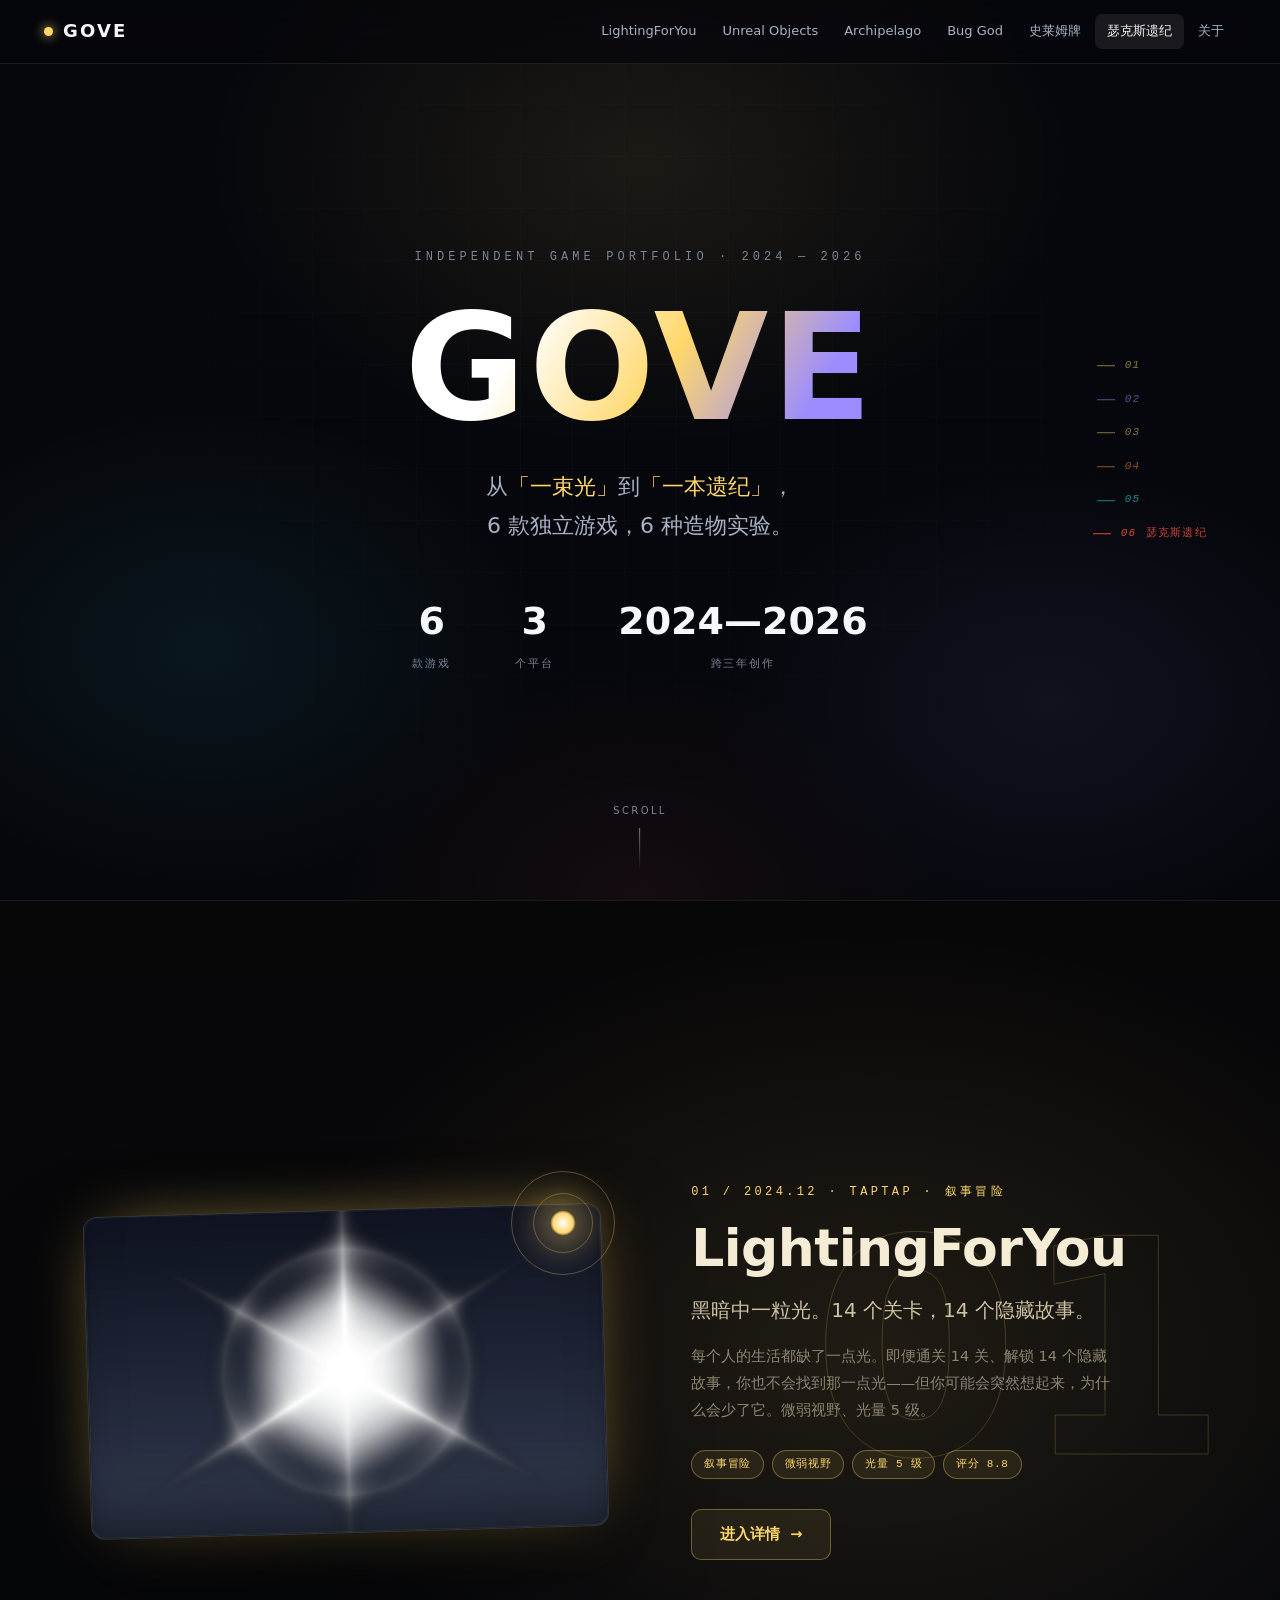
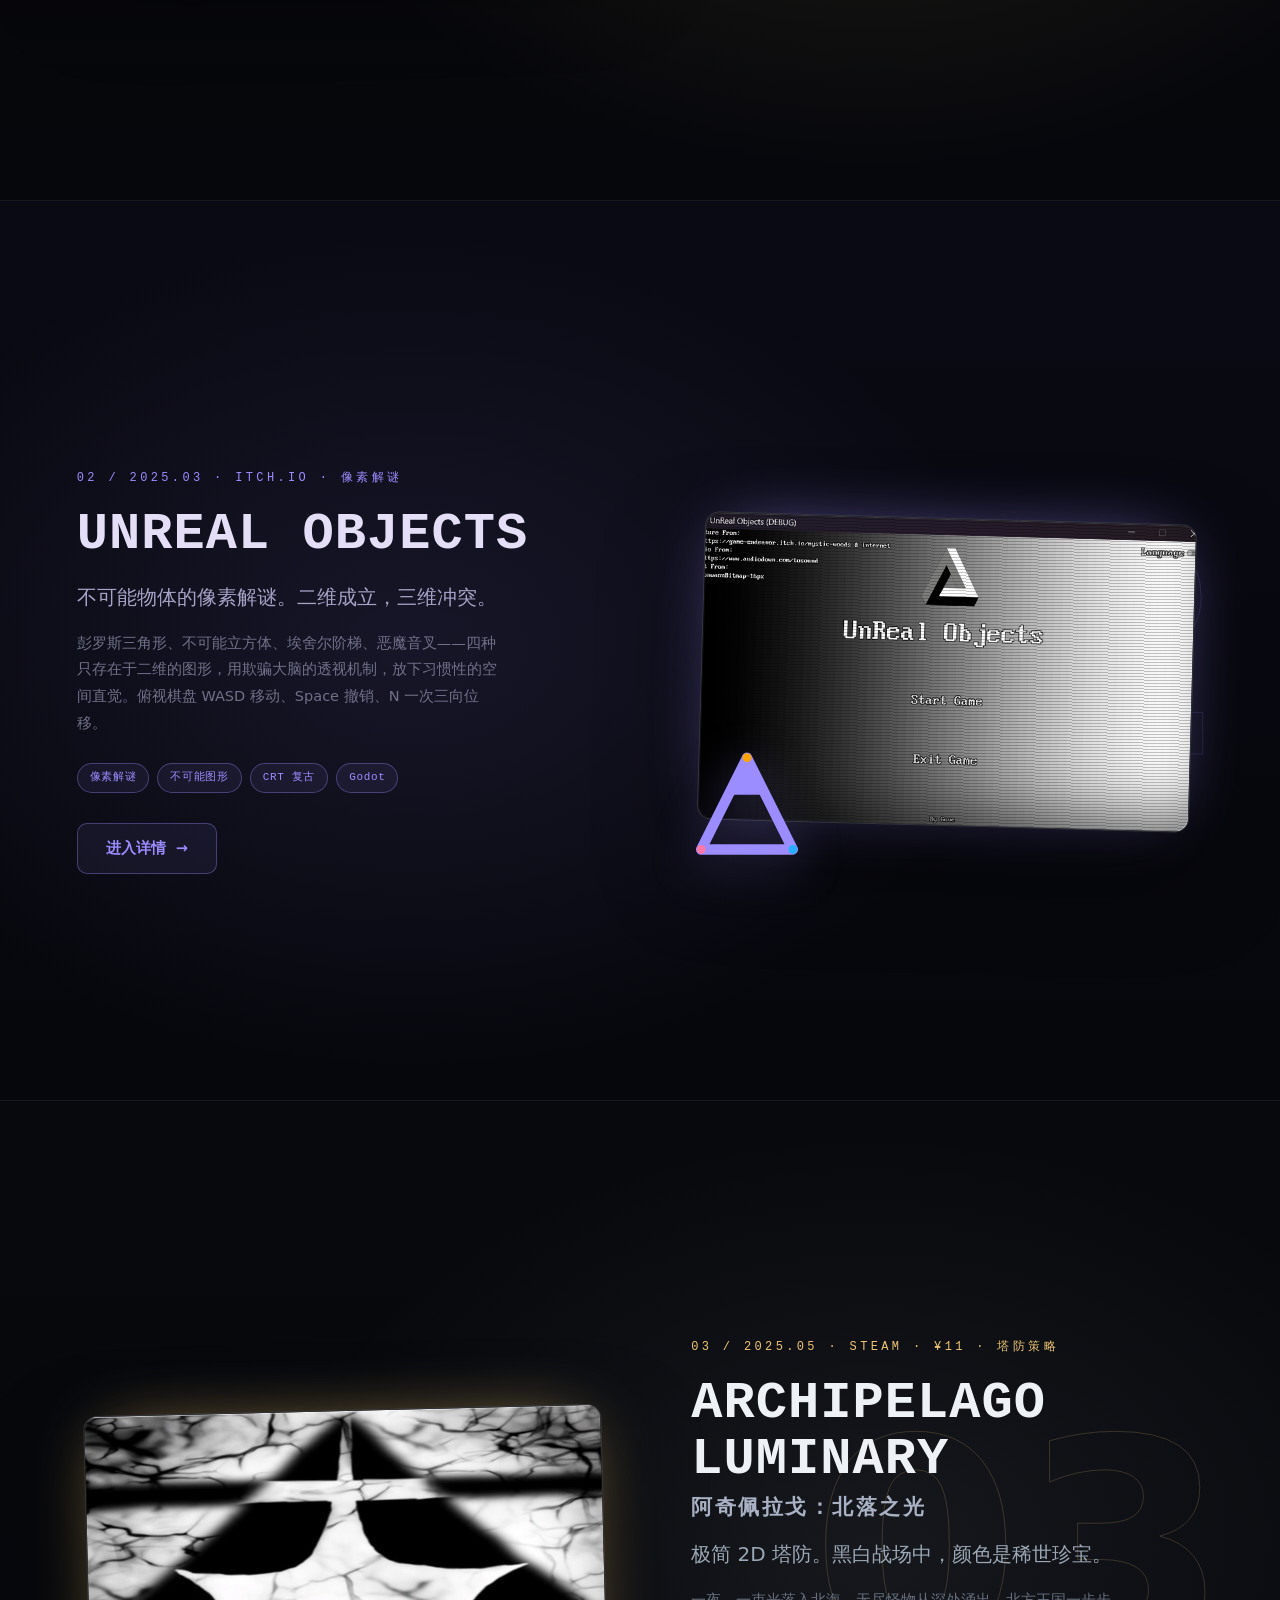
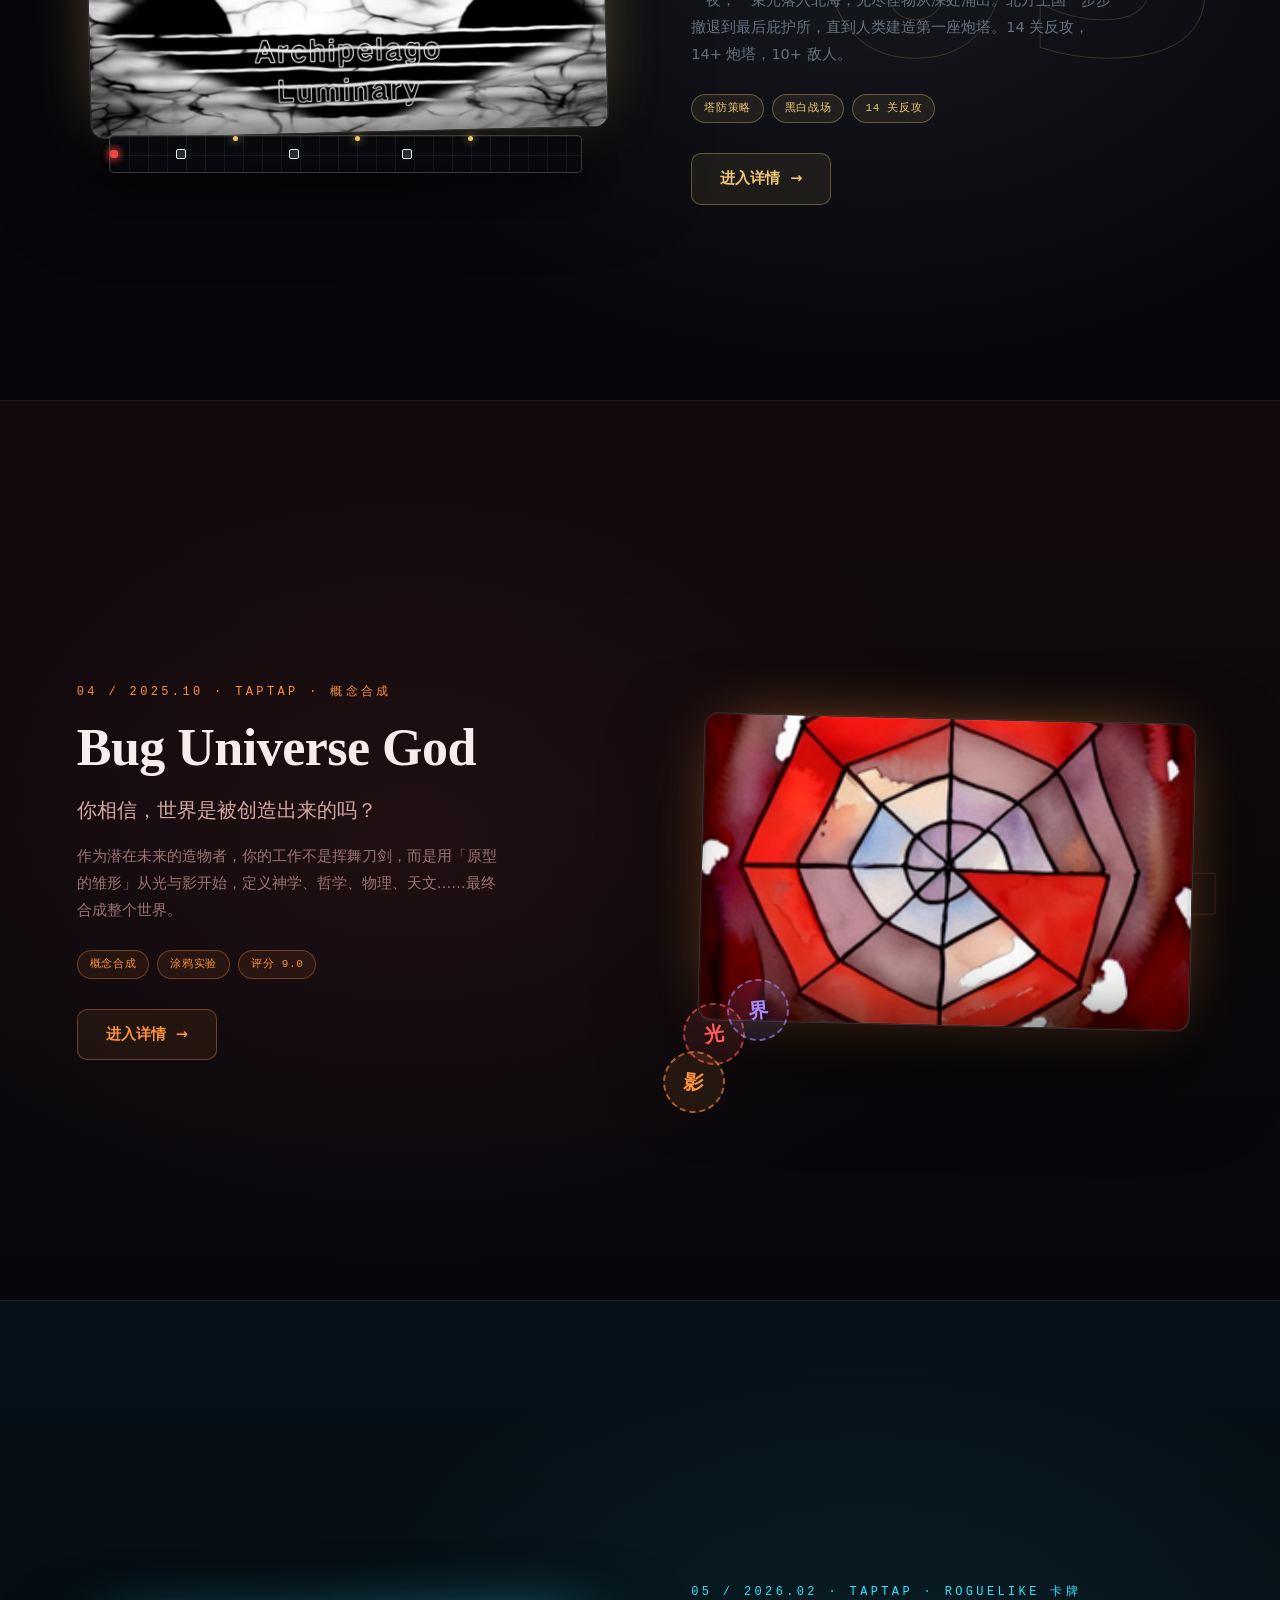
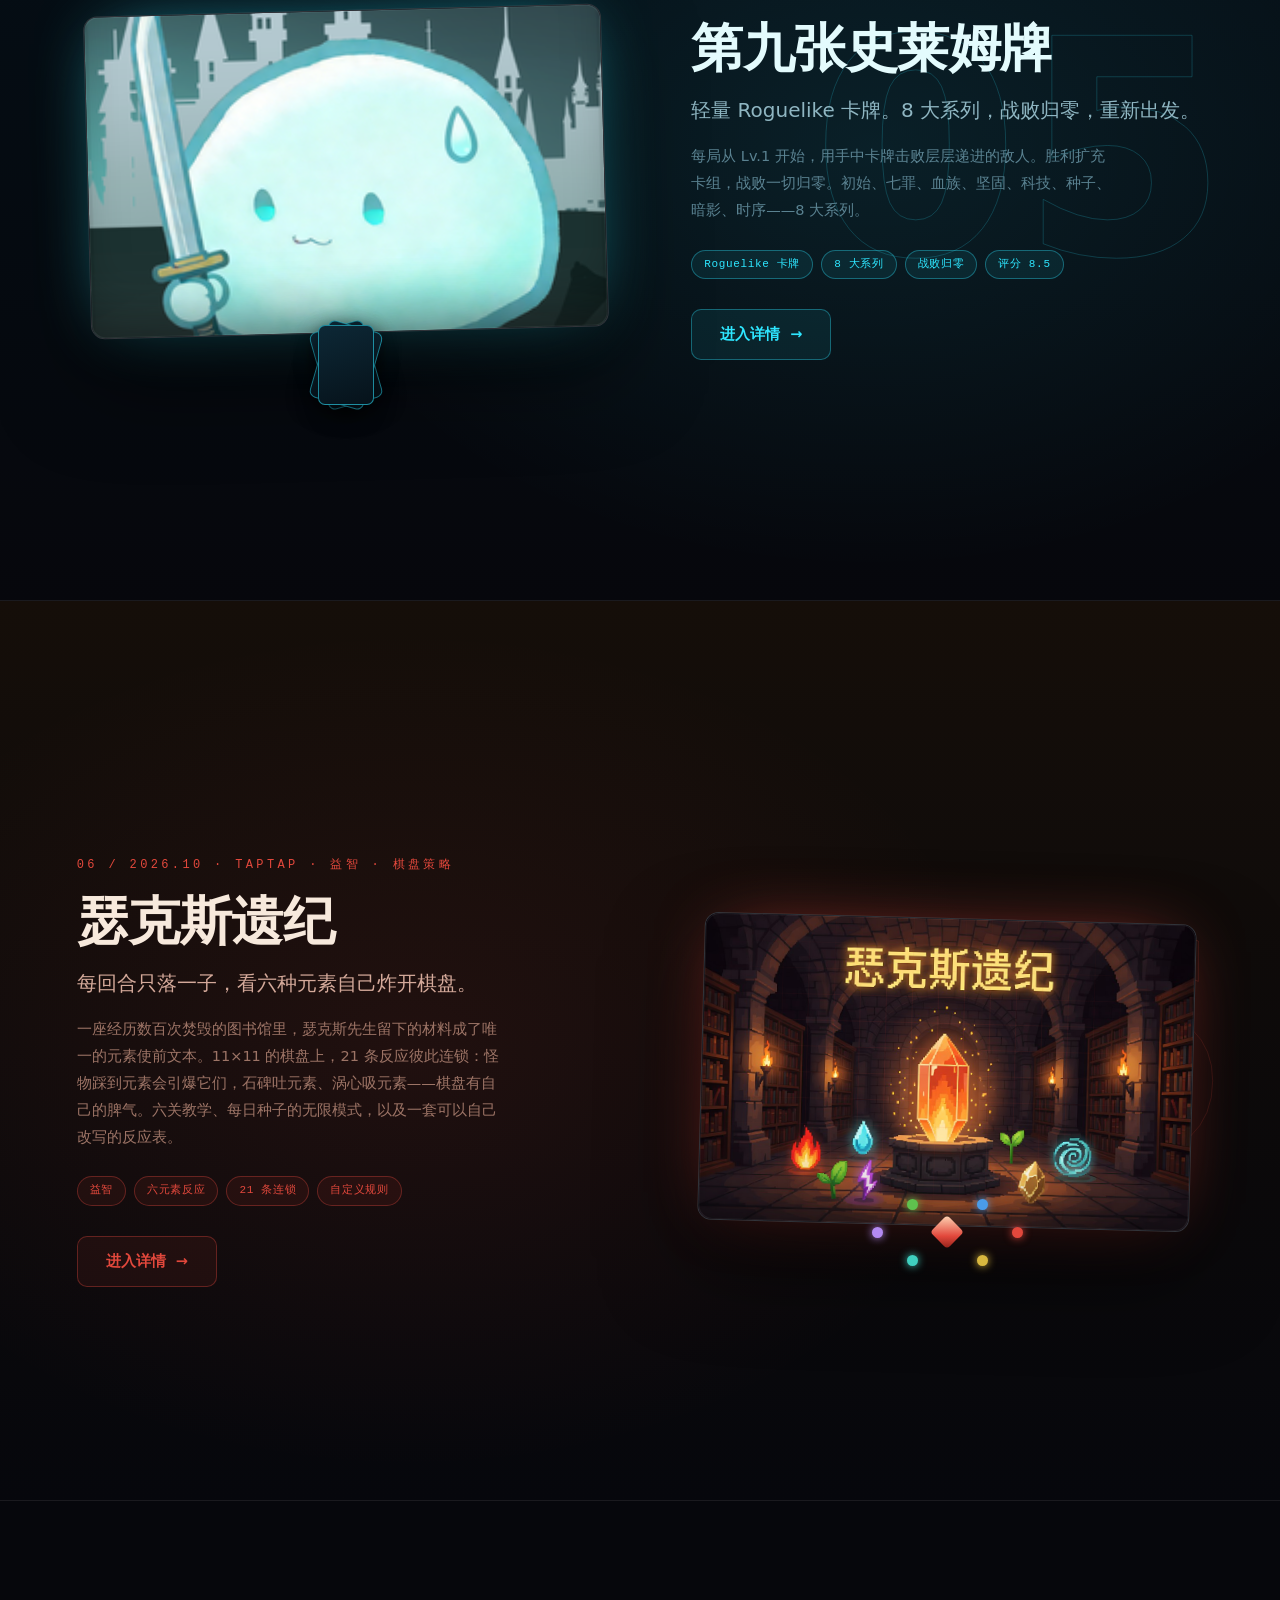
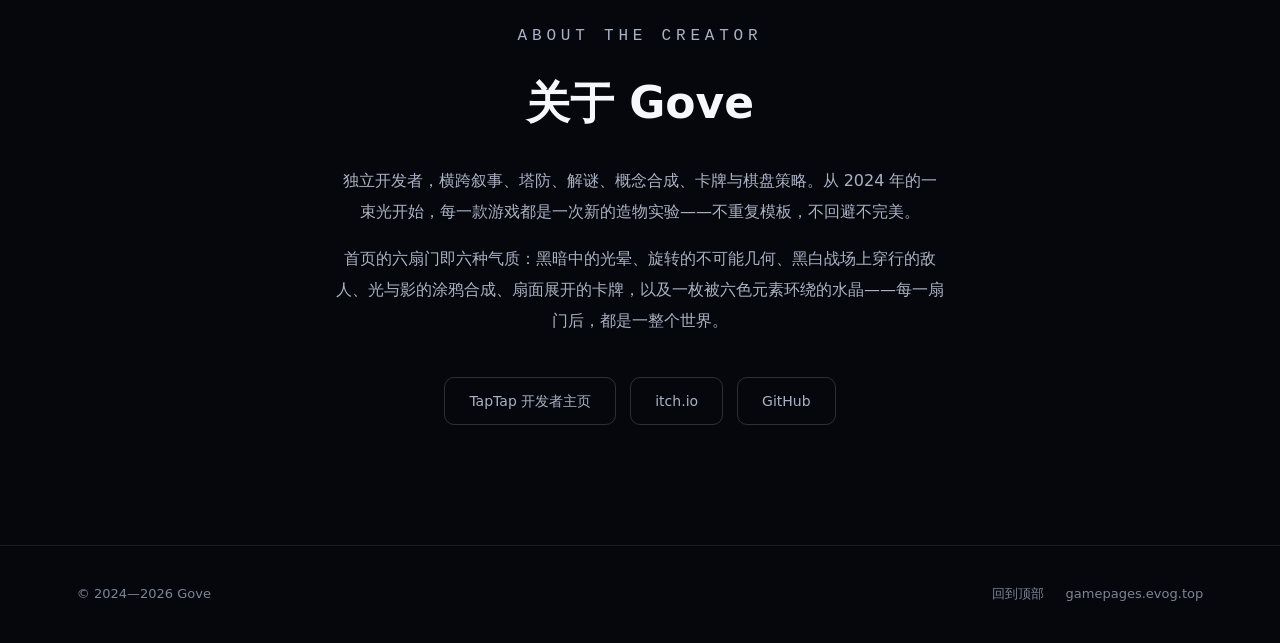
==== commit b93f2218: "新增第六款作品「瑟克斯遗纪」：全内容详情页 + 首页入口 详情页 games/six-elements/ 为该作迄今最完整的公开介绍，全部内容取自 SpotLight2026 工程真实配置表（Elem" ====
--- a/index.html
+++ b/index.html
@@ -5,7 +5,7 @@
   <meta name="viewport" content="width=device-width, initial-scale=1.0, viewport-fit=cover" />
   <meta name="theme-color" content="#06070c" />
   <title>GOVE | 游戏作品集</title>
-  <meta name="description" content="Gove 的独立游戏作品集——从一束光到一整副牌，5 款独立游戏 5 种造物实验，发布于 TapTap、Steam 与 itch.io。" />
+  <meta name="description" content="Gove 的独立游戏作品集——从一束光到一本遗纪，6 款独立游戏 6 种造物实验，发布于 TapTap、Steam 与 itch.io。" />
   <style>
     :root {
       --bg: #06070c;
@@ -19,6 +19,7 @@
       --mono: ui-monospace, "Cascadia Code", "SF Mono", Consolas, monospace;
       --hand: "Segoe Print", "Bradley Hand", "Comic Sans MS", "Marker Felt", cursive;
       --ease: cubic-bezier(.2, .7, .3, 1);
+      --c-six: #e2483c;
     }
 
     * { box-sizing: border-box; }
@@ -352,6 +353,45 @@
     .fan i:nth-child(1) { transform: translateX(-50%) rotate(-16deg); }
     .fan i:nth-child(2) { transform: translateX(-50%) rotate(0deg); z-index: 2; }
     .fan i:nth-child(3) { transform: translateX(-50%) rotate(16deg); }
+
+    /* ============ Gate 6 · 瑟克斯遗纪（火红 + 六色环） ============ */
+    .g-six { --accent:#e2483c; --tint:rgba(226,72,60,.09); --bg2:#150e09; --ink:#f7e9dc; --tagc:#d4a99a; --desc:#9d7466; --tagbg:rgba(226,72,60,.08); --tagbd:rgba(226,72,60,.35); --gx:32%; --tilt:1.5deg; }
+    .g-six .cover::before {
+      content: ""; position: absolute; inset: 0; z-index: 2; pointer-events: none;
+      background-image:
+        linear-gradient(rgba(226,72,60,.10) 1px, transparent 1px),
+        linear-gradient(90deg, rgba(226,72,60,.10) 1px, transparent 1px);
+      background-size: 26px 26px;
+      mask-image: radial-gradient(ellipse at 50% 45%, black, transparent 78%);
+      -webkit-mask-image: radial-gradient(ellipse at 50% 45%, black, transparent 78%);
+    }
+    .hexring {
+      left: 50%; bottom: -36px; width: 190px; height: 110px;
+      transform: translateX(-50%);
+    }
+    .hexring .core {
+      position: absolute; top: 50%; left: 50%;
+      width: 24px; height: 24px; margin: -12px 0 0 -12px;
+      background: linear-gradient(135deg, #ffd9b8, #e2483c 62%, #8f2018);
+      border-radius: 4px; transform: rotate(45deg);
+      animation: corepulse 3s ease-in-out infinite;
+    }
+    @keyframes corepulse {
+      0%,100% { box-shadow: 0 0 20px 4px rgba(226,72,60,.45); }
+      50% { box-shadow: 0 0 34px 10px rgba(226,72,60,.62); }
+    }
+    .hexring i {
+      position: absolute; width: 11px; height: 11px; border-radius: 50%;
+      background: currentColor; box-shadow: 0 0 9px currentColor;
+      animation: dotfloat 5s ease-in-out infinite;
+    }
+    @keyframes dotfloat { 0%,100% { translate: 0 0; } 50% { translate: 0 -6px; } }
+    .hexring i:nth-child(2) { color:#e2483c; left:165px; top:55px; margin:-5.5px; animation-delay:0s; }
+    .hexring i:nth-child(3) { color:#4a9be8; left:130px; top:27px; margin:-5.5px; animation-delay:.7s; }
+    .hexring i:nth-child(4) { color:#5fc24e; left:60px;  top:27px; margin:-5.5px; animation-delay:1.4s; }
+    .hexring i:nth-child(5) { color:#b48af2; left:25px;  top:55px; margin:-5.5px; animation-delay:2.1s; }
+    .hexring i:nth-child(6) { color:#3fd0c0; left:60px;  top:83px; margin:-5.5px; animation-delay:2.8s; }
+    .hexring i:nth-child(7) { color:#d9b83f; left:130px; top:83px; margin:-5.5px; animation-delay:3.5s; }
 
     /* ============ 侧栏目录（桌面） ============ */
     .rail {
@@ -455,6 +495,7 @@
       <a href="#luminary">Archipelago</a>
       <a href="#bug">Bug God</a>
       <a href="#slime">史莱姆牌</a>
+      <a href="#six">瑟克斯遗纪</a>
       <a href="#about">关于</a>
     </div>
     <button class="nav-toggle" id="navToggle" aria-label="打开菜单" aria-expanded="false" aria-controls="navLinks"><i></i></button>
@@ -467,9 +508,9 @@
     <div class="hero-content">
       <p class="hero-kicker">Independent Game Portfolio · 2024 — 2026</p>
       <h1>GOVE</h1>
-      <p class="hero-sub">从<em>「一束光」</em>到<em>「一整副牌」</em>，<br>5 款独立游戏，5 种造物实验。</p>
+      <p class="hero-sub">从<em>「一束光」</em>到<em>「一本遗纪」</em>，<br>6 款独立游戏，6 种造物实验。</p>
       <div class="hero-meta">
-        <div><div class="num">5</div><div class="label">款游戏</div></div>
+        <div><div class="num">6</div><div class="label">款游戏</div></div>
         <div><div class="num">3</div><div class="label">个平台</div></div>
         <div><div class="num">2024—2026</div><div class="label">跨三年创作</div></div>
       </div>
@@ -631,6 +672,34 @@
       </div>
     </section>
 
+    <!-- Gate 6 · 瑟克斯遗纪 -->
+    <section class="gate g-six flip" id="six">
+      <span class="ghost" aria-hidden="true">06</span>
+      <div class="gate-inner">
+        <div class="info">
+          <p class="kicker reveal d1">06 / 2026.10 · TapTap · 益智 · 棋盘策略</p>
+          <h2 class="reveal d1">瑟克斯遗纪</h2>
+          <p class="tagline reveal d2">每回合只落一子，看六种元素自己炸开棋盘。</p>
+          <p class="desc reveal d2">一座经历数百次焚毁的图书馆里，瑟克斯先生留下的材料成了唯一的元素使前文本。11×11 的棋盘上，21 条反应彼此连锁：怪物踩到元素会引爆它们，石碑吐元素、涡心吸元素——棋盘有自己的脾气。六关教学、每日种子的无限模式，以及一套可以自己改写的反应表。</p>
+          <div class="tags reveal d3">
+            <span class="tag">益智</span>
+            <span class="tag">六元素反应</span>
+            <span class="tag">21 条连锁</span>
+            <span class="tag">自定义规则</span>
+          </div>
+          <a class="cta reveal d3" href="games/six-elements/index.html">进入详情 <span class="ar">→</span></a>
+        </div>
+        <div class="stage reveal">
+          <div class="cover">
+            <img src="games/six-elements/cover.jpg" alt="瑟克斯遗纪 游戏封面：地下图书馆大厅中央的水晶棱柱与六元素" loading="lazy" />
+          </div>
+          <div class="micro hexring" aria-hidden="true">
+            <span class="core"></span><i></i><i></i><i></i><i></i><i></i><i></i>
+          </div>
+        </div>
+      </div>
+    </section>
+
   </main>
 
   <!-- 侧栏目录 -->
@@ -640,6 +709,7 @@
     <a href="#luminary" style="--rc:#f0c674"><i>03</i><span>Archipelago</span></a>
     <a href="#bug" style="--rc:#fb923c"><i>04</i><span>Bug God</span></a>
     <a href="#slime" style="--rc:#2ee6ff"><i>05</i><span>史莱姆牌</span></a>
+    <a href="#six" style="--rc:#e2483c"><i>06</i><span>瑟克斯遗纪</span></a>
   </aside>
 
   <!-- 关于 -->
@@ -647,8 +717,8 @@
     <div class="about-inner">
       <p class="about-kicker">About the Creator</p>
       <h2>关于 Gove</h2>
-      <p>独立开发者，横跨叙事、塔防、解谜、概念合成与卡牌。从 2024 年的一束光开始，每一款游戏都是一次新的造物实验——不重复模板，不回避不完美。</p>
-      <p>首页的五扇门即五种气质：黑暗中的光晕、旋转的不可能几何、黑白战场上穿行的敌人、光与影的涂鸦合成、扇面展开的卡牌——每一扇门后，都是一整个世界。</p>
+      <p>独立开发者，横跨叙事、塔防、解谜、概念合成、卡牌与棋盘策略。从 2024 年的一束光开始，每一款游戏都是一次新的造物实验——不重复模板，不回避不完美。</p>
+      <p>首页的六扇门即六种气质：黑暗中的光晕、旋转的不可能几何、黑白战场上穿行的敌人、光与影的涂鸦合成、扇面展开的卡牌，以及一枚被六色元素环绕的水晶——每一扇门后，都是一整个世界。</p>
       <div class="about-links">
         <a href="https://www.taptap.cn/developer/275988" target="_blank" rel="noreferrer">TapTap 开发者主页</a>
         <a href="https://gove.itch.io/" target="_blank" rel="noreferrer">itch.io</a>
@@ -694,7 +764,7 @@
       }
 
       // 顶栏 + 侧栏当前区块高亮
-      var sections = ['lighting', 'unreal', 'luminary', 'bug', 'slime'].map(function (id) { return document.getElementById(id); });
+      var sections = ['lighting', 'unreal', 'luminary', 'bug', 'slime', 'six'].map(function (id) { return document.getElementById(id); });
       var navAnchors = Array.prototype.slice.call(document.querySelectorAll('.nav-links a[href^="#"]'));
       var railAnchors = Array.prototype.slice.call(document.querySelectorAll('.rail a[href^="#"]'));
       var map = {};
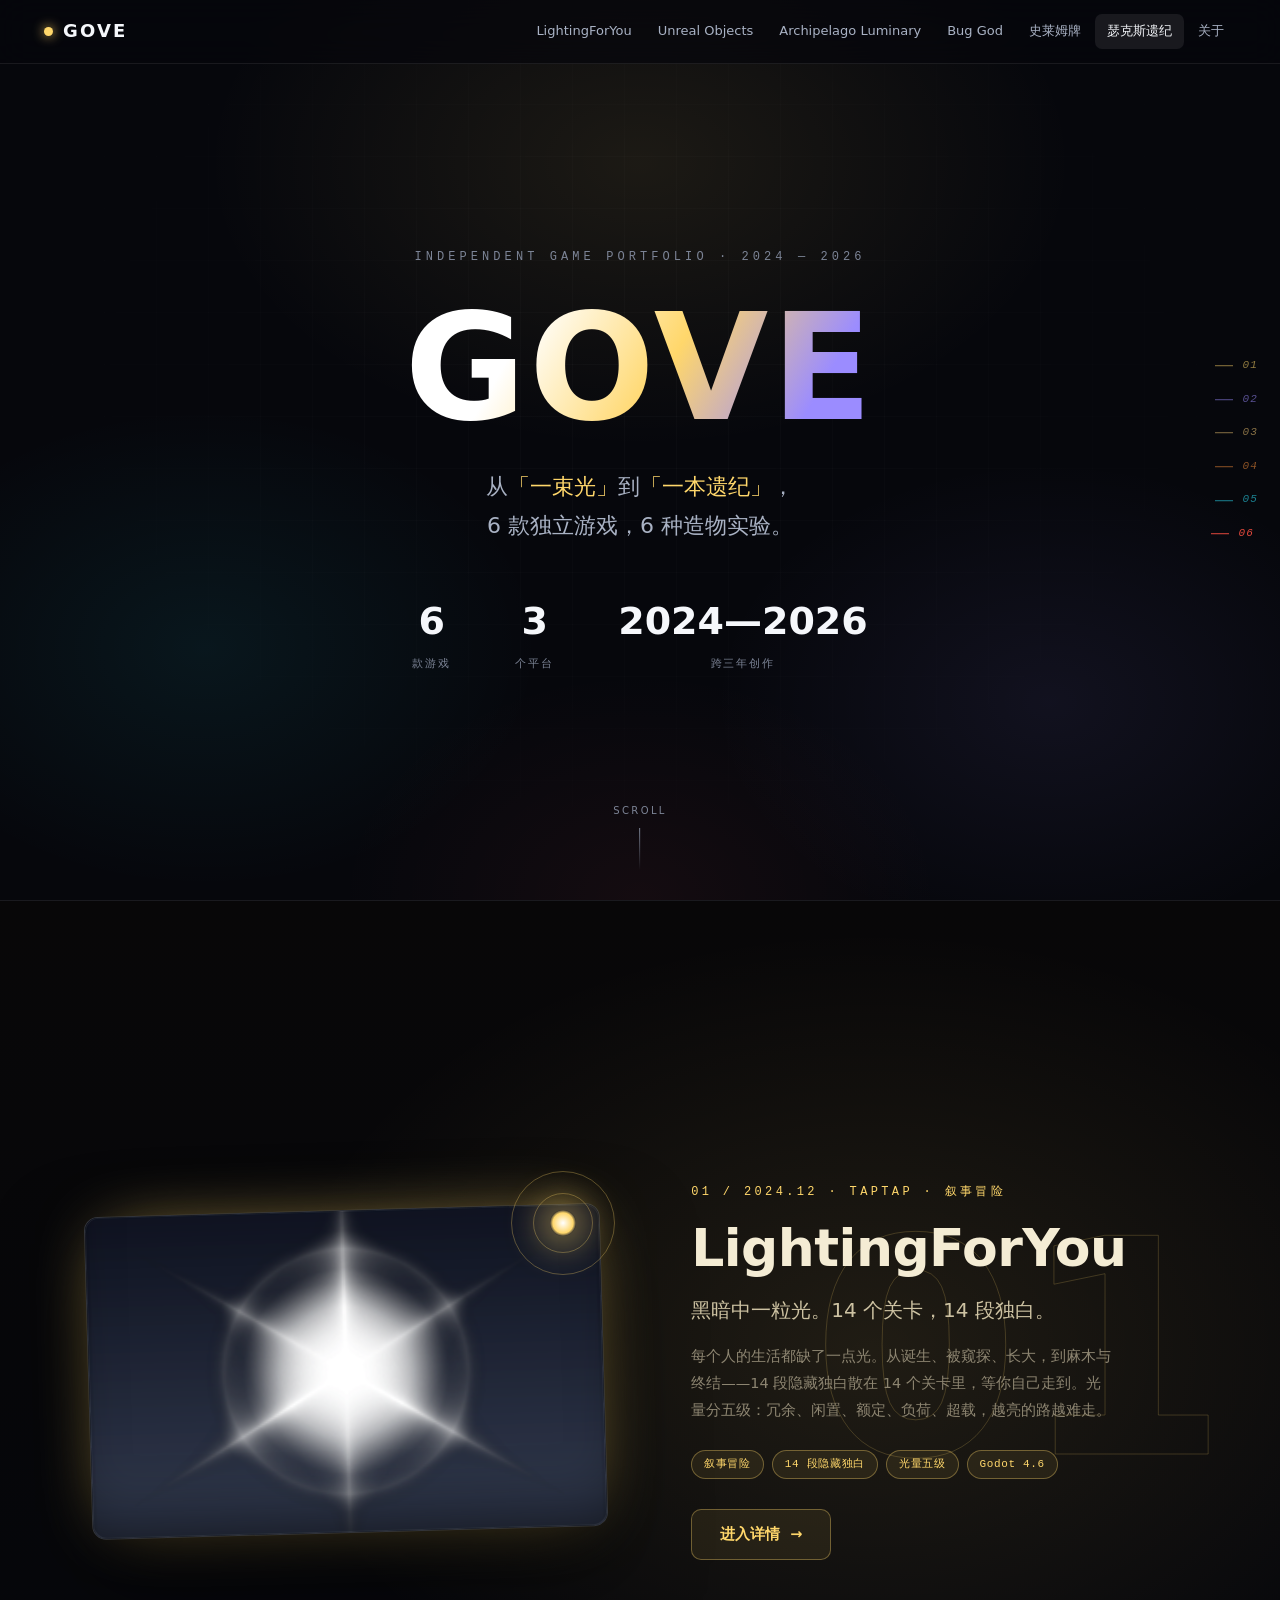
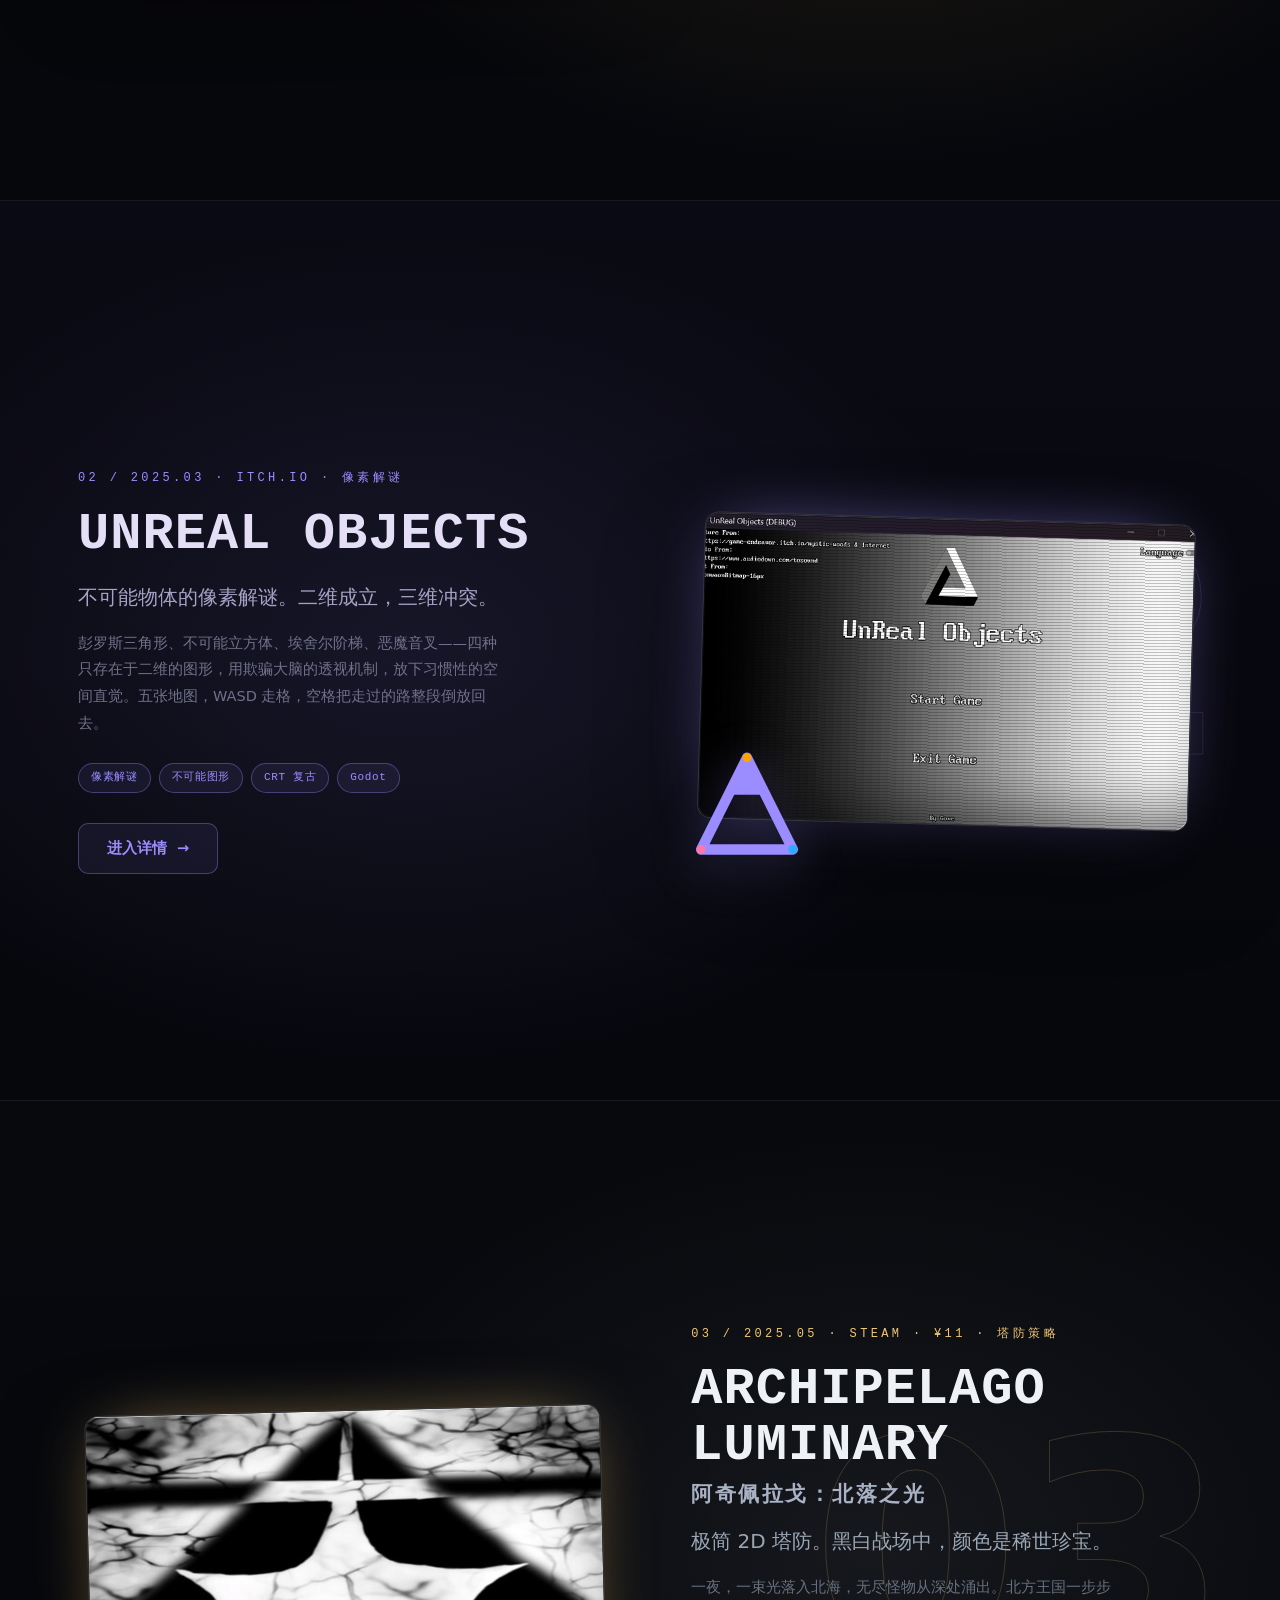
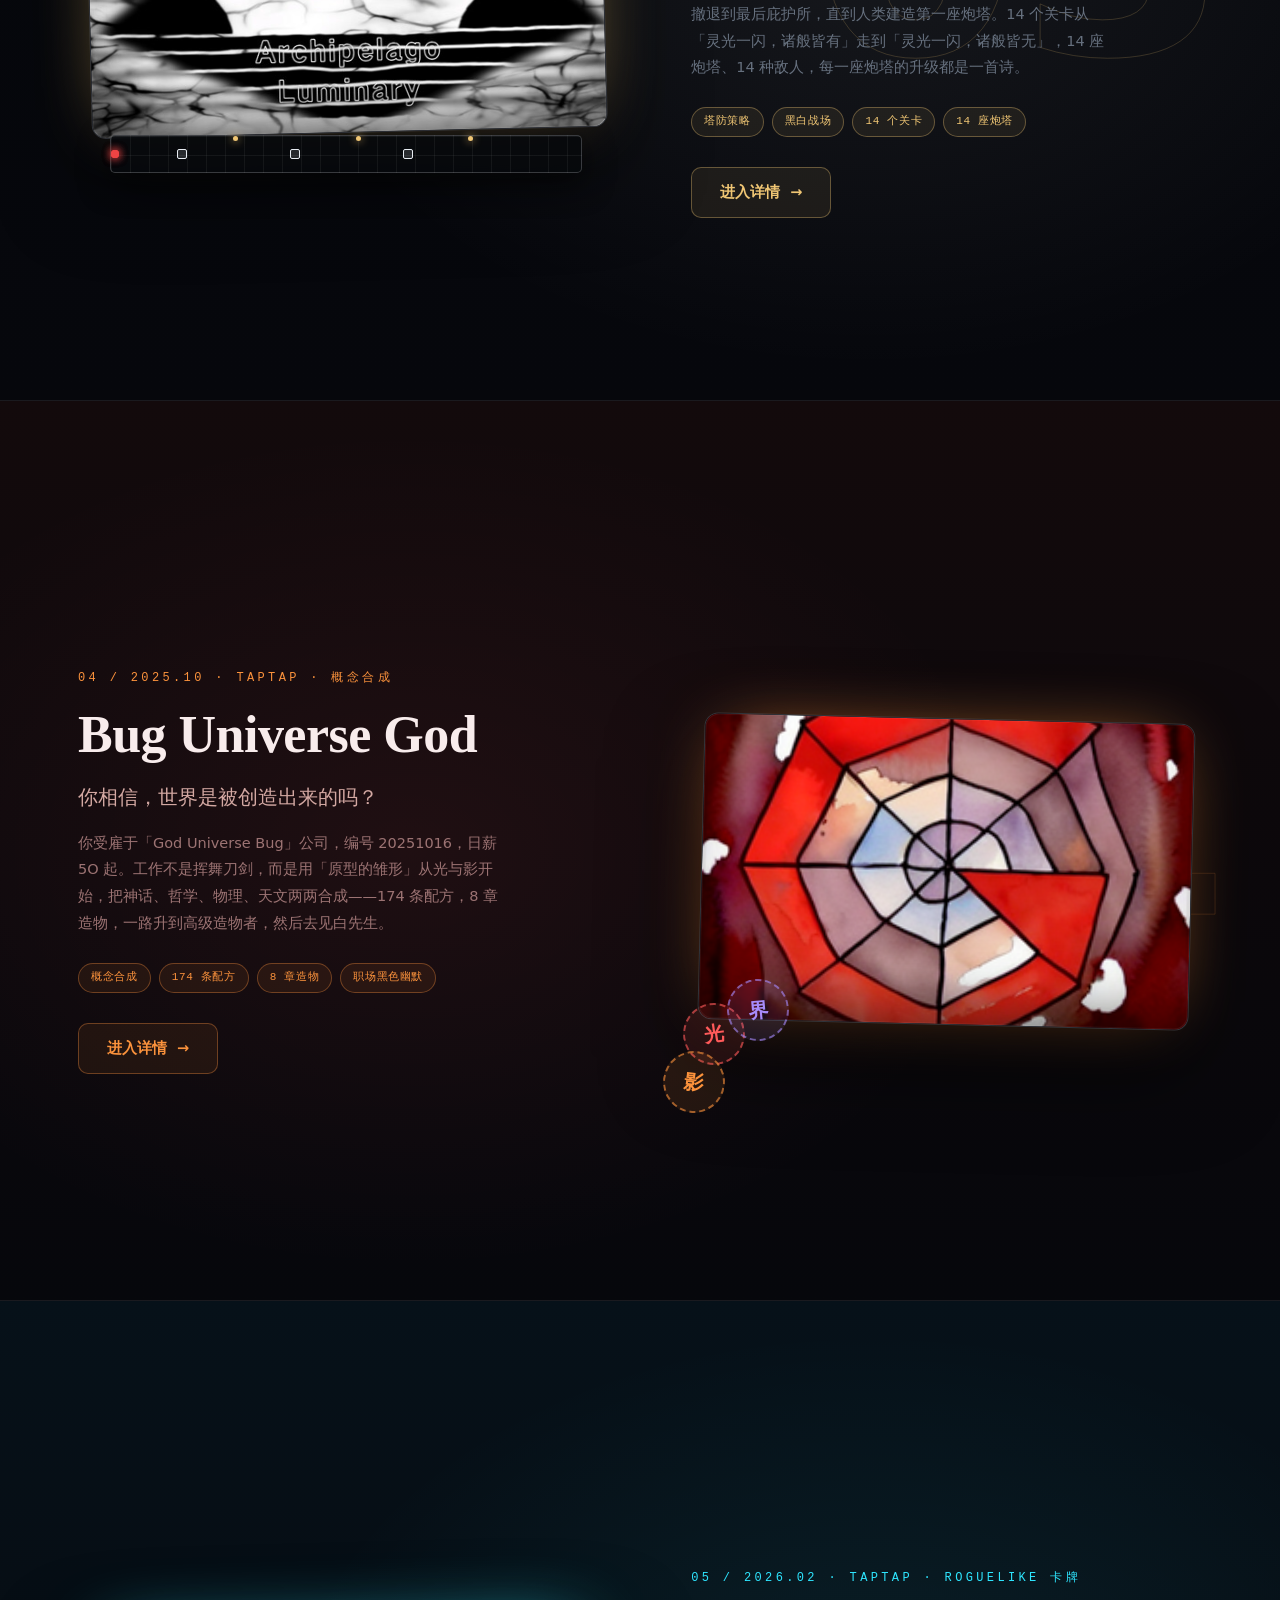
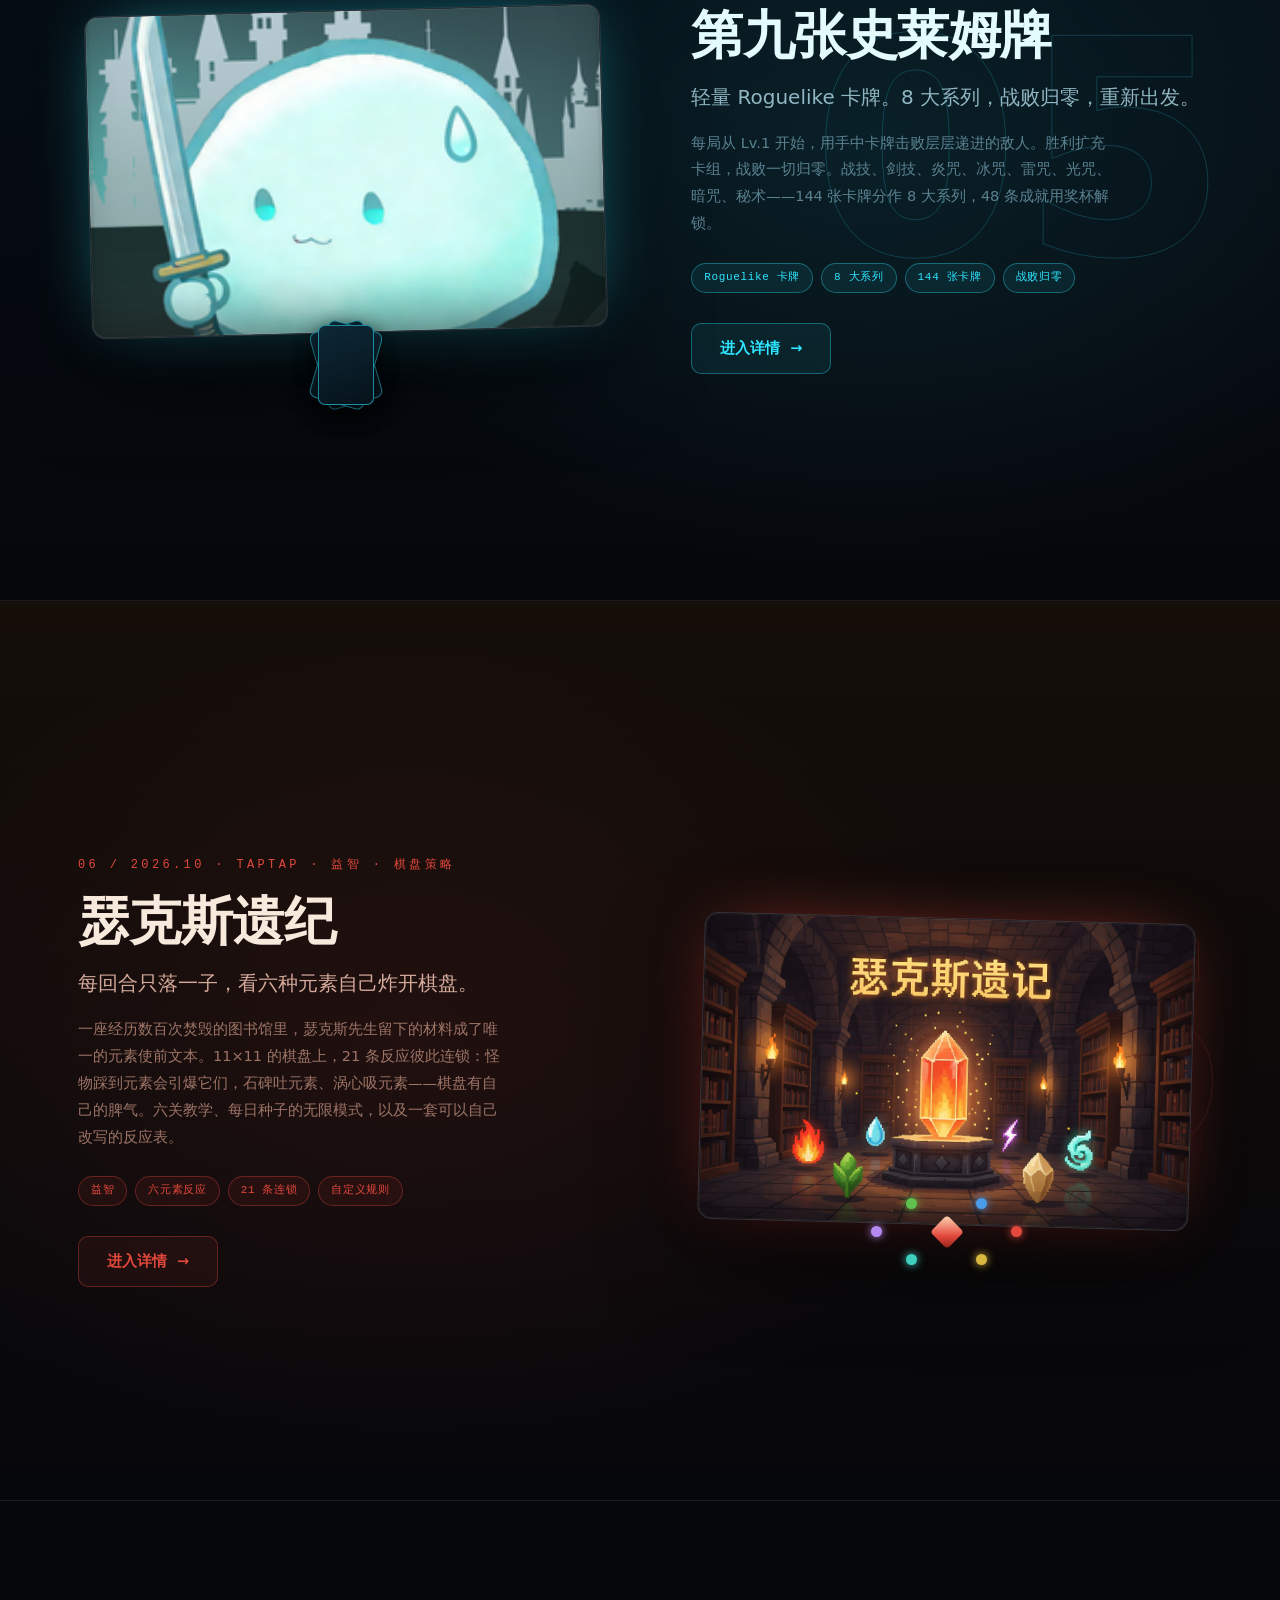
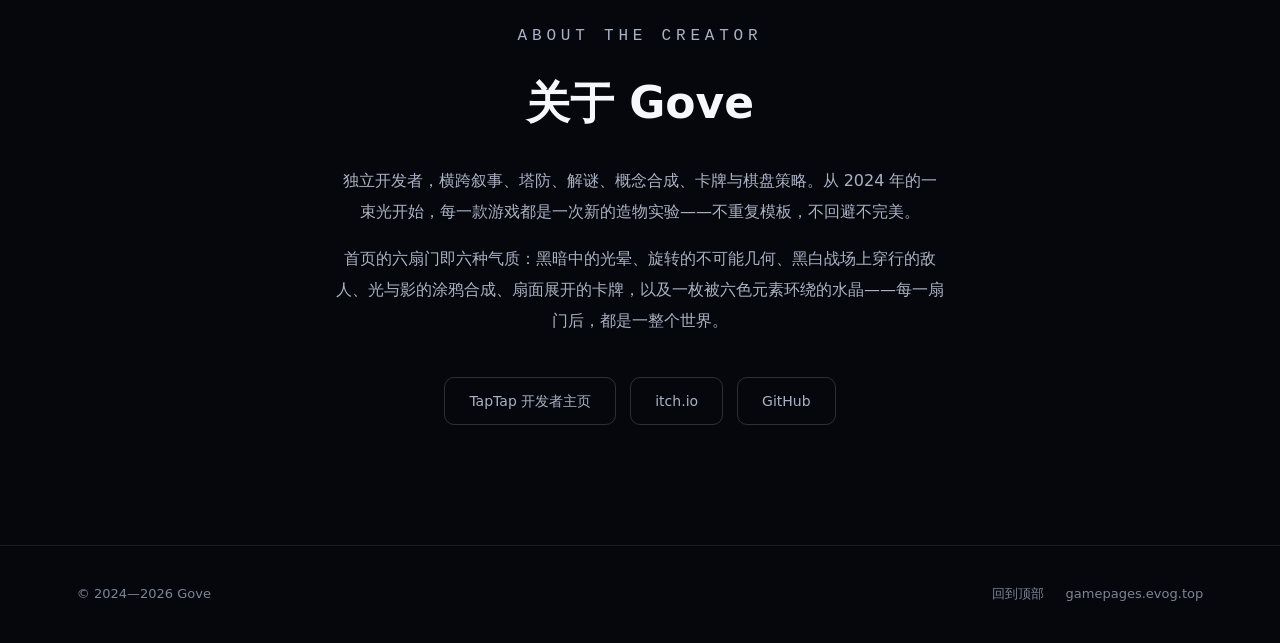
==== commit a4d433c5: "五款详情页按本地工程重写，修复素材错配等五项反馈 素材错配（根因：曾用粒子包贴图 / 手绘 SVG 顶替真实素材） - LightingForYou：机关区 11 个物件全部换成游戏真实贴图，映射从 " ====
--- a/index.html
+++ b/index.html
@@ -399,17 +399,33 @@
       z-index: 90; display: flex; flex-direction: column; gap: 16px;
     }
     .rail a {
+      position: relative;
       display: flex; align-items: center; gap: 10px;
       font-family: var(--mono); font-size: 11px; letter-spacing: .1em;
       color: var(--rc, var(--subtle)); opacity: .55;
       transition: opacity .25s, transform .25s;
     }
-    .rail a:hover, .rail a.cur { opacity: 1; transform: translateX(-4px); }
+    .rail a:hover, .rail a.cur, .rail a:focus-visible { opacity: 1; transform: translateX(-4px); }
     .rail a::before {
-      content: ""; width: 18px; height: 1px; background: currentColor;
-    }
-    .rail a span { opacity: 0; transition: opacity .25s; }
-    .rail a:hover span, .rail a.cur span { opacity: .9; }
+      content: ""; width: 18px; height: 1px; background: currentColor; flex: none;
+    }
+    /* 游戏名做成悬浮标签：绝对定位、不占布局宽度。
+       这样侧栏宽度只取决于「刻度线 + 编号」，不会因游戏名长短把侧栏撑宽、
+       进而压住 .gate-inner 的右栏并吃掉那块区域的点击。 */
+    .rail a::after {
+      content: attr(data-name);
+      position: absolute; right: calc(100% + 12px); top: 50%;
+      transform: translateY(-50%);
+      padding: 4px 9px;
+      font-size: 10px; letter-spacing: .12em; white-space: nowrap;
+      color: var(--text);
+      background: rgba(6, 7, 12, .94);
+      border: 1px solid var(--line2);
+      opacity: 0; pointer-events: none;
+      transition: opacity .25s;
+    }
+    .rail a:hover::after,
+    .rail a:focus-visible::after { opacity: 1; }
 
     /* ============ 关于区 ============ */
     .about { padding: 120px clamp(20px, 6vw, 84px); background: var(--bg); border-top: 1px solid var(--line); }
@@ -444,6 +460,11 @@
     .d1 { transition-delay: .08s; } .d2 { transition-delay: .18s; } .d3 { transition-delay: .28s; }
 
     /* ============ 响应式 ============ */
+    /* 桌面端给右侧目录栏留一条专用通道：侧栏占右侧约 62px，
+       正文左右各留 78px，两边对称、正文不会钻到侧栏底下被吃掉点击。 */
+    @media (min-width: 981px) {
+      .gate { padding-left: 78px; padding-right: 78px; }
+    }
     @media (max-width: 980px) {
       .rail { display: none; }
     }
@@ -492,7 +513,7 @@
     <div class="nav-links" id="navLinks">
       <a href="#lighting">LightingForYou</a>
       <a href="#unreal">Unreal Objects</a>
-      <a href="#luminary">Archipelago</a>
+      <a href="#luminary">Archipelago Luminary</a>
       <a href="#bug">Bug God</a>
       <a href="#slime">史莱姆牌</a>
       <a href="#six">瑟克斯遗纪</a>
@@ -535,13 +556,13 @@
         <div class="info">
           <p class="kicker reveal d1">01 / 2024.12 · TapTap · 叙事冒险</p>
           <h2 class="reveal d1">LightingForYou</h2>
-          <p class="tagline reveal d2">黑暗中一粒光。14 个关卡，14 个隐藏故事。</p>
-          <p class="desc reveal d2">每个人的生活都缺了一点光。即便通关 14 关、解锁 14 个隐藏故事，你也不会找到那一点光——但你可能会突然想起来，为什么会少了它。微弱视野、光量 5 级。</p>
+          <p class="tagline reveal d2">黑暗中一粒光。14 个关卡，14 段独白。</p>
+          <p class="desc reveal d2">每个人的生活都缺了一点光。从诞生、被窥探、长大，到麻木与终结——14 段隐藏独白散在 14 个关卡里，等你自己走到。光量分五级：冗余、闲置、额定、负荷、超载，越亮的路越难走。</p>
           <div class="tags reveal d3">
             <span class="tag">叙事冒险</span>
-            <span class="tag">微弱视野</span>
-            <span class="tag">光量 5 级</span>
-            <span class="tag">评分 8.8</span>
+            <span class="tag">14 段隐藏独白</span>
+            <span class="tag">光量五级</span>
+            <span class="tag">Godot 4.6</span>
           </div>
           <a class="cta reveal d3" href="games/lightingforyou/index.html">进入详情 <span class="ar">→</span></a>
         </div>
@@ -556,7 +577,7 @@
           <p class="kicker reveal d1">02 / 2025.03 · itch.io · 像素解谜</p>
           <h2 class="reveal d1">UNREAL OBJECTS</h2>
           <p class="tagline reveal d2">不可能物体的像素解谜。二维成立，三维冲突。</p>
-          <p class="desc reveal d2">彭罗斯三角形、不可能立方体、埃舍尔阶梯、恶魔音叉——四种只存在于二维的图形，用欺骗大脑的透视机制，放下习惯性的空间直觉。俯视棋盘 WASD 移动、Space 撤销、N 一次三向位移。</p>
+          <p class="desc reveal d2">彭罗斯三角形、不可能立方体、埃舍尔阶梯、恶魔音叉——四种只存在于二维的图形，用欺骗大脑的透视机制，放下习惯性的空间直觉。五张地图，WASD 走格，空格把走过的路整段倒放回去。</p>
           <div class="tags reveal d3">
             <span class="tag">像素解谜</span>
             <span class="tag">不可能图形</span>
@@ -606,11 +627,12 @@
           <p class="kicker reveal d1">03 / 2025.05 · Steam · ¥11 · 塔防策略</p>
           <h2 class="reveal d1">ARCHIPELAGO LUMINARY<span class="cn">阿奇佩拉戈：北落之光</span></h2>
           <p class="tagline reveal d2">极简 2D 塔防。黑白战场中，颜色是稀世珍宝。</p>
-          <p class="desc reveal d2">一夜，一束光落入北海，无尽怪物从深处涌出。北方王国一步步撤退到最后庇护所，直到人类建造第一座炮塔。14 关反攻，14+ 炮塔，10+ 敌人。</p>
+          <p class="desc reveal d2">一夜，一束光落入北海，无尽怪物从深处涌出。北方王国一步步撤退到最后庇护所，直到人类建造第一座炮塔。14 个关卡从「灵光一闪，诸般皆有」走到「灵光一闪，诸般皆无」，14 座炮塔、14 种敌人，每一座炮塔的升级都是一首诗。</p>
           <div class="tags reveal d3">
             <span class="tag">塔防策略</span>
             <span class="tag">黑白战场</span>
-            <span class="tag">14 关反攻</span>
+            <span class="tag">14 个关卡</span>
+            <span class="tag">14 座炮塔</span>
           </div>
           <a class="cta reveal d3" href="games/archipelago-luminary/index.html">进入详情 <span class="ar">→</span></a>
         </div>
@@ -625,11 +647,12 @@
           <p class="kicker reveal d1">04 / 2025.10 · TapTap · 概念合成</p>
           <h2 class="reveal d1">Bug Universe God</h2>
           <p class="tagline reveal d2">你相信，世界是被创造出来的吗？</p>
-          <p class="desc reveal d2">作为潜在未来的造物者，你的工作不是挥舞刀剑，而是用「原型的雏形」从光与影开始，定义神学、哲学、物理、天文……最终合成整个世界。</p>
+          <p class="desc reveal d2">你受雇于「God Universe Bug」公司，编号 20251016，日薪 5O 起。工作不是挥舞刀剑，而是用「原型的雏形」从光与影开始，把神话、哲学、物理、天文两两合成——174 条配方，8 章造物，一路升到高级造物者，然后去见白先生。</p>
           <div class="tags reveal d3">
             <span class="tag">概念合成</span>
-            <span class="tag">涂鸦实验</span>
-            <span class="tag">评分 9.0</span>
+            <span class="tag">174 条配方</span>
+            <span class="tag">8 章造物</span>
+            <span class="tag">职场黑色幽默</span>
           </div>
           <a class="cta reveal d3" href="games/bug-universe-god/index.html">进入详情 <span class="ar">→</span></a>
         </div>
@@ -660,12 +683,12 @@
           <p class="kicker reveal d1">05 / 2026.02 · TapTap · Roguelike 卡牌</p>
           <h2 class="reveal d1">第九张史莱姆牌</h2>
           <p class="tagline reveal d2">轻量 Roguelike 卡牌。8 大系列，战败归零，重新出发。</p>
-          <p class="desc reveal d2">每局从 Lv.1 开始，用手中卡牌击败层层递进的敌人。胜利扩充卡组，战败一切归零。初始、七罪、血族、坚固、科技、种子、暗影、时序——8 大系列。</p>
+          <p class="desc reveal d2">每局从 Lv.1 开始，用手中卡牌击败层层递进的敌人。胜利扩充卡组，战败一切归零。战技、剑技、炎咒、冰咒、雷咒、光咒、暗咒、秘术——144 张卡牌分作 8 大系列，48 条成就用奖杯解锁。</p>
           <div class="tags reveal d3">
             <span class="tag">Roguelike 卡牌</span>
             <span class="tag">8 大系列</span>
+            <span class="tag">144 张卡牌</span>
             <span class="tag">战败归零</span>
-            <span class="tag">评分 8.5</span>
           </div>
           <a class="cta reveal d3" href="games/ninth-slime-card/index.html">进入详情 <span class="ar">→</span></a>
         </div>
@@ -704,12 +727,12 @@
 
   <!-- 侧栏目录 -->
   <aside class="rail" aria-label="游戏目录">
-    <a href="#lighting" style="--rc:#ffd76b"><i>01</i><span>LightingForYou</span></a>
-    <a href="#unreal" style="--rc:#9b8cff"><i>02</i><span>Unreal Objects</span></a>
-    <a href="#luminary" style="--rc:#f0c674"><i>03</i><span>Archipelago</span></a>
-    <a href="#bug" style="--rc:#fb923c"><i>04</i><span>Bug God</span></a>
-    <a href="#slime" style="--rc:#2ee6ff"><i>05</i><span>史莱姆牌</span></a>
-    <a href="#six" style="--rc:#e2483c"><i>06</i><span>瑟克斯遗纪</span></a>
+    <a href="#lighting" style="--rc:#ffd76b" data-name="LightingForYou" title="LightingForYou" aria-label="LightingForYou"><i>01</i></a>
+    <a href="#unreal" style="--rc:#9b8cff" data-name="Unreal Objects" title="Unreal Objects" aria-label="Unreal Objects"><i>02</i></a>
+    <a href="#luminary" style="--rc:#f0c674" data-name="Archipelago Luminary" title="Archipelago Luminary" aria-label="Archipelago Luminary"><i>03</i></a>
+    <a href="#bug" style="--rc:#fb923c" data-name="Bug God" title="Bug God" aria-label="Bug God"><i>04</i></a>
+    <a href="#slime" style="--rc:#2ee6ff" data-name="史莱姆牌" title="史莱姆牌" aria-label="史莱姆牌"><i>05</i></a>
+    <a href="#six" style="--rc:#e2483c" data-name="瑟克斯遗纪" title="瑟克斯遗纪" aria-label="瑟克斯遗纪"><i>06</i></a>
   </aside>
 
   <!-- 关于 -->
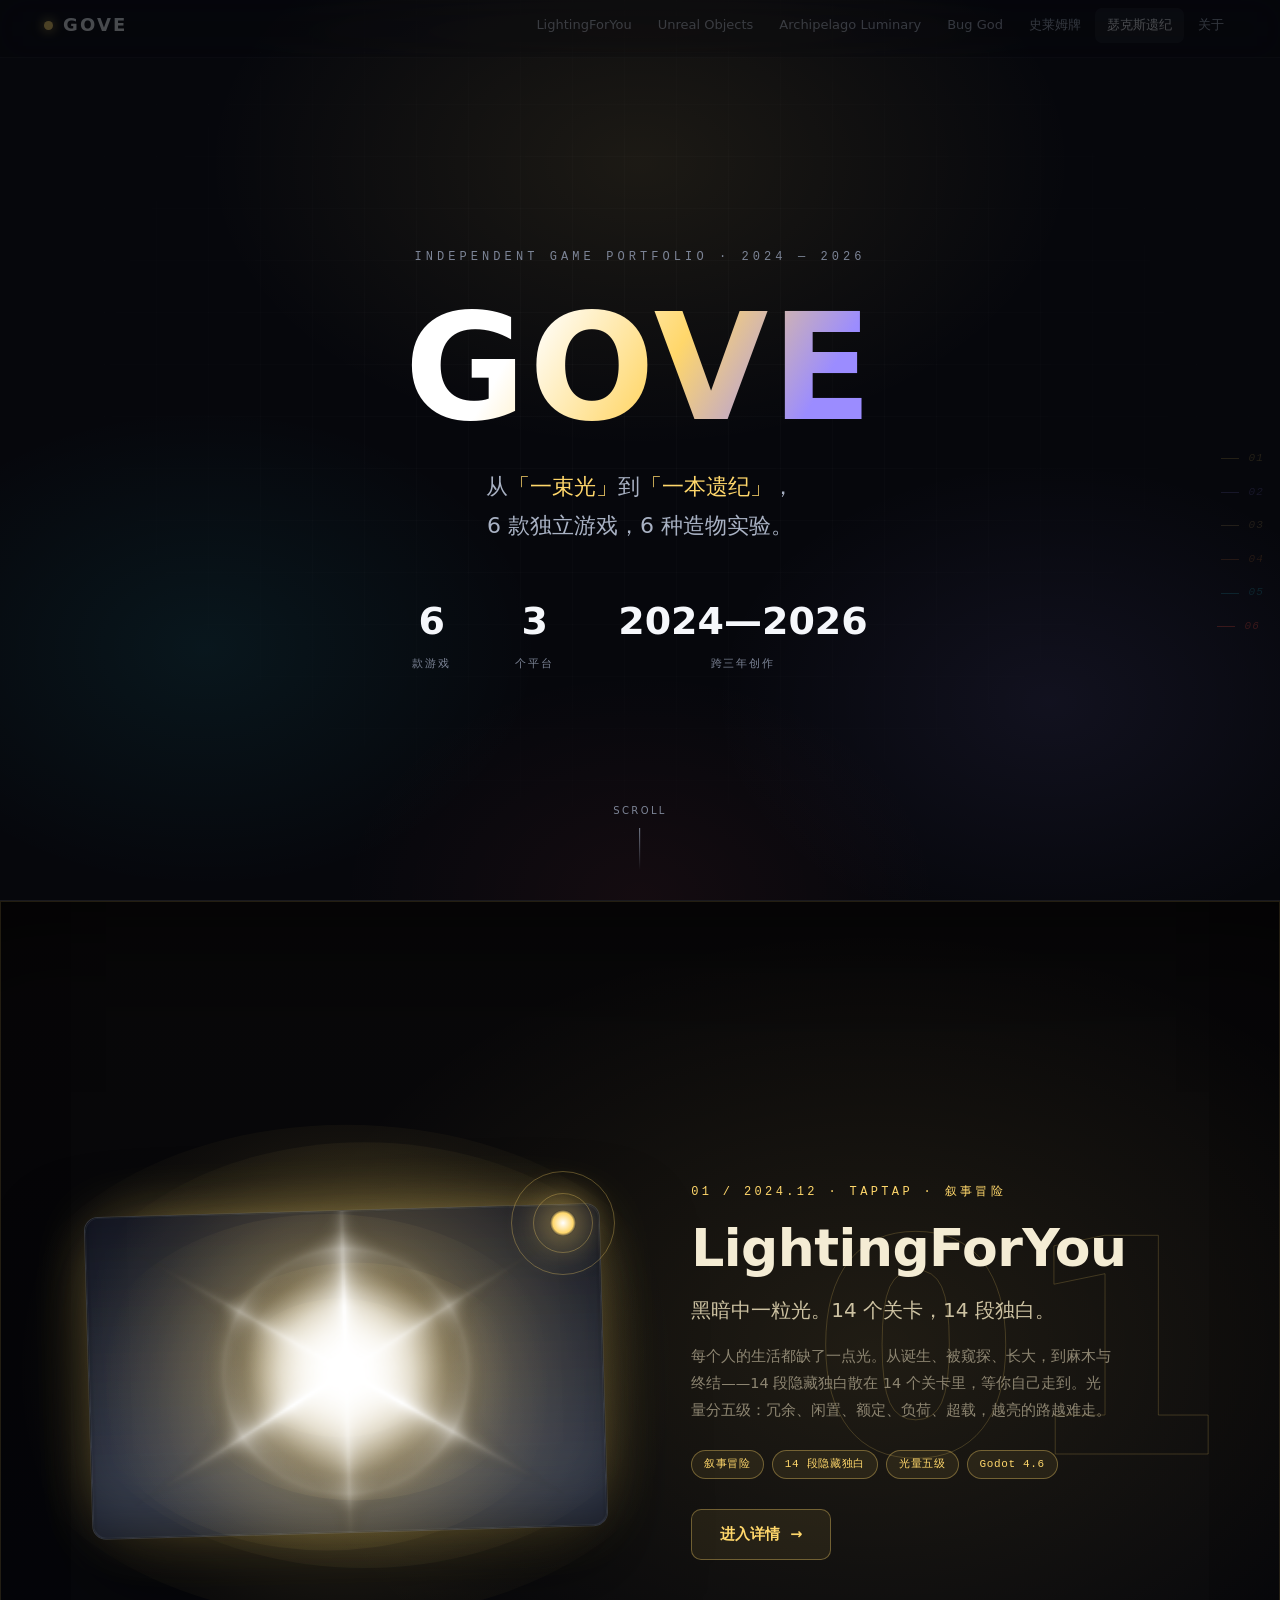
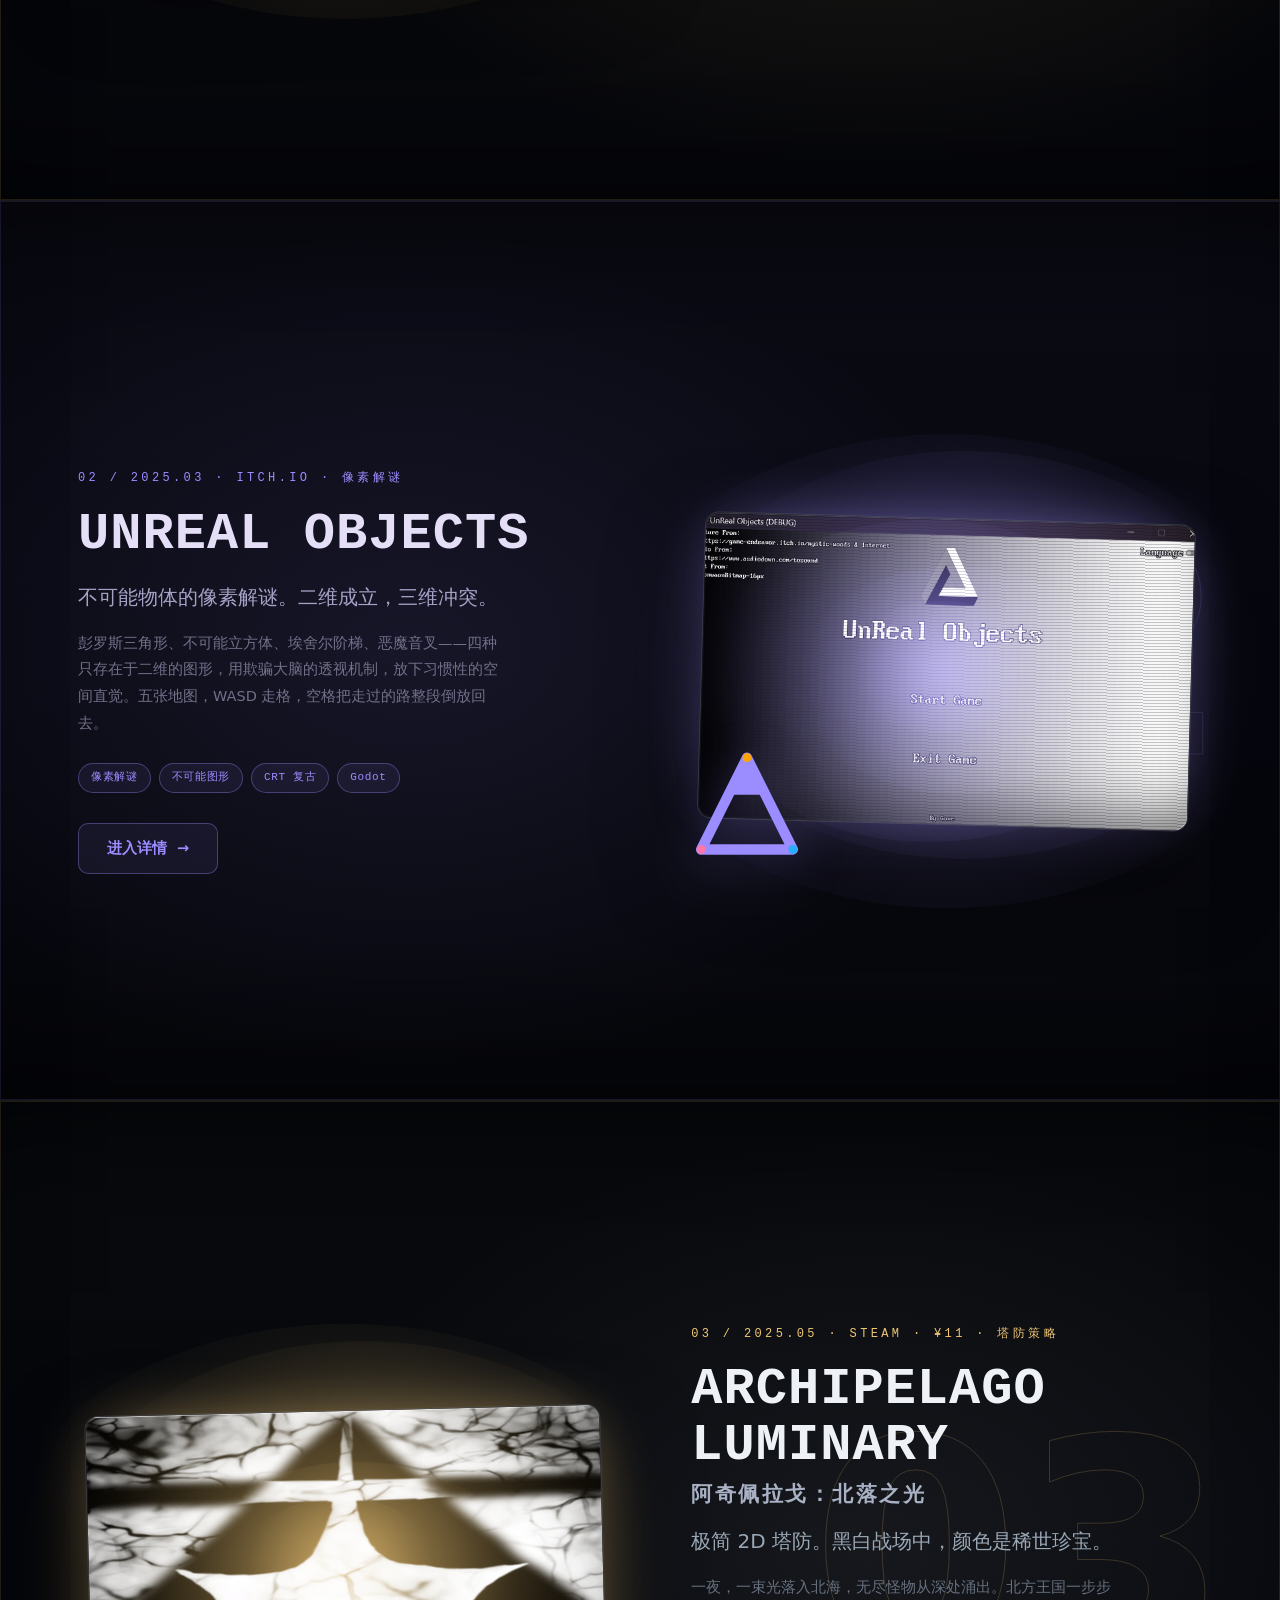
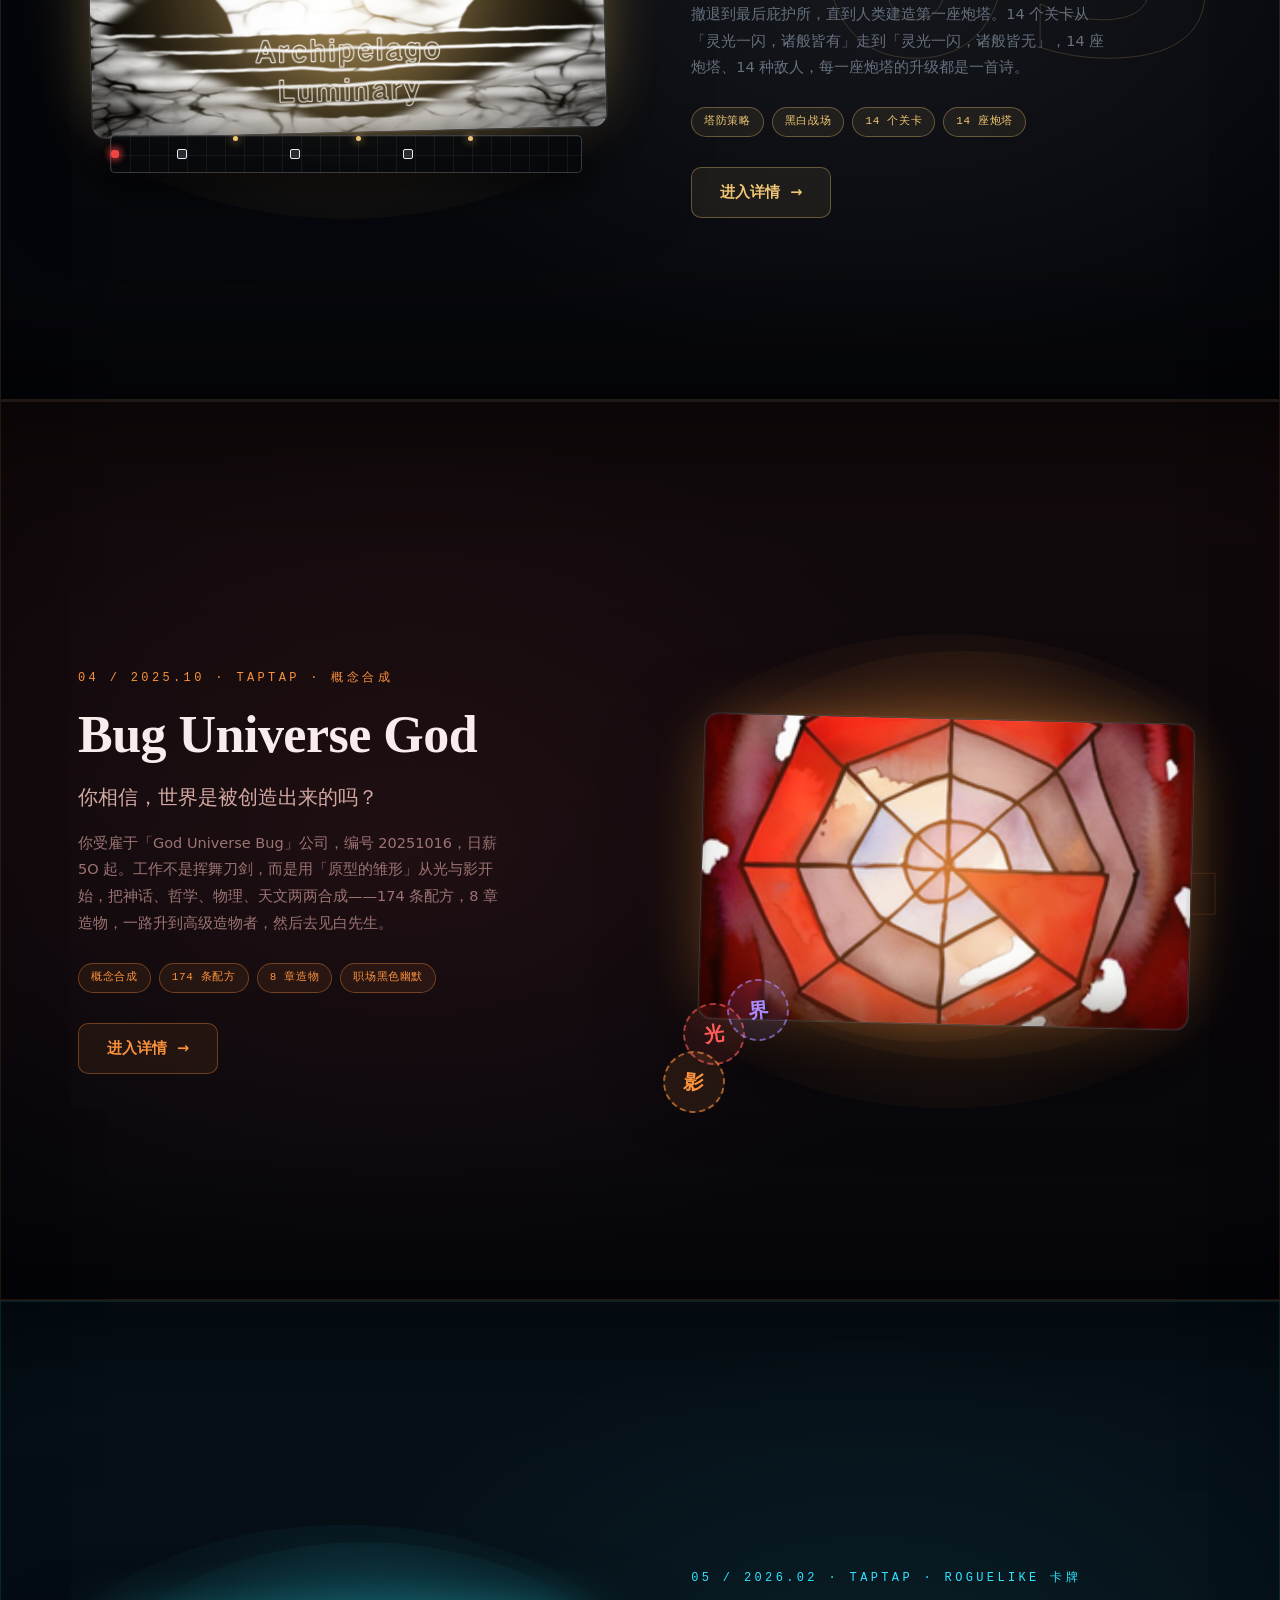
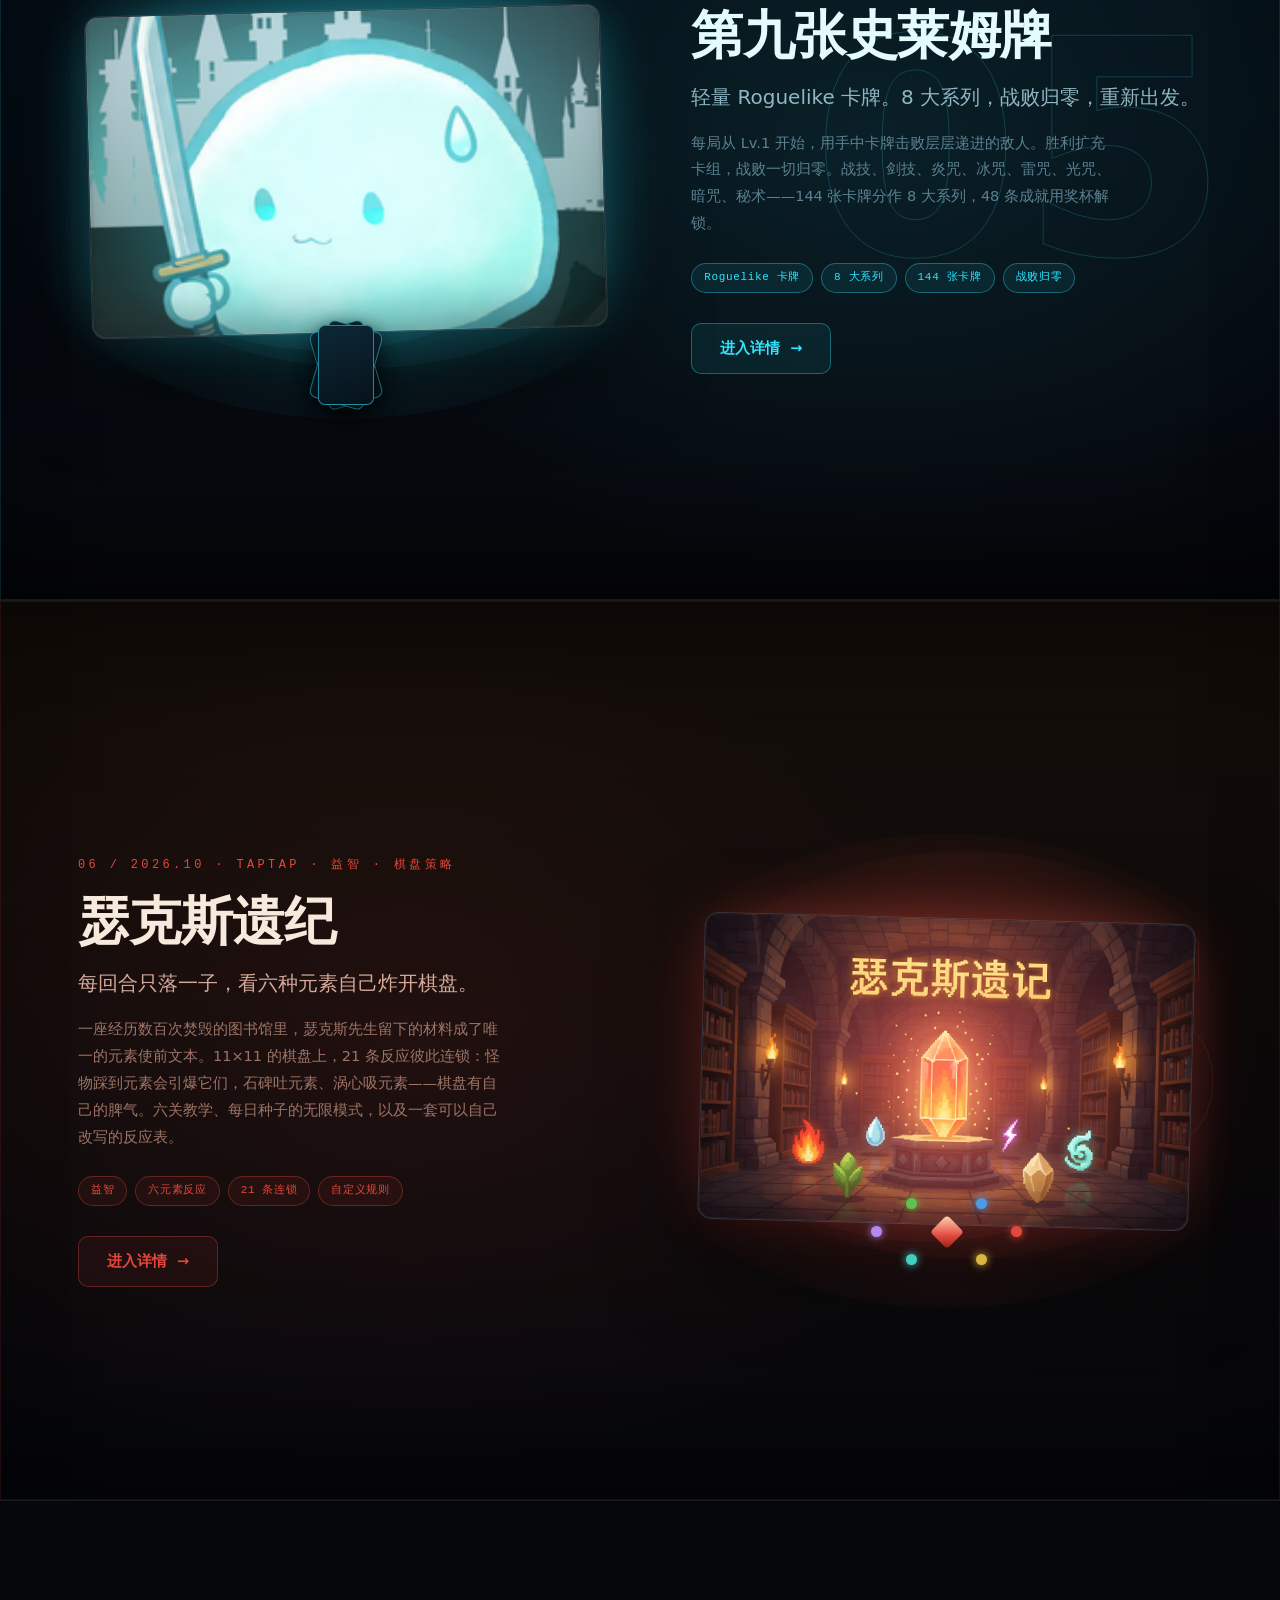
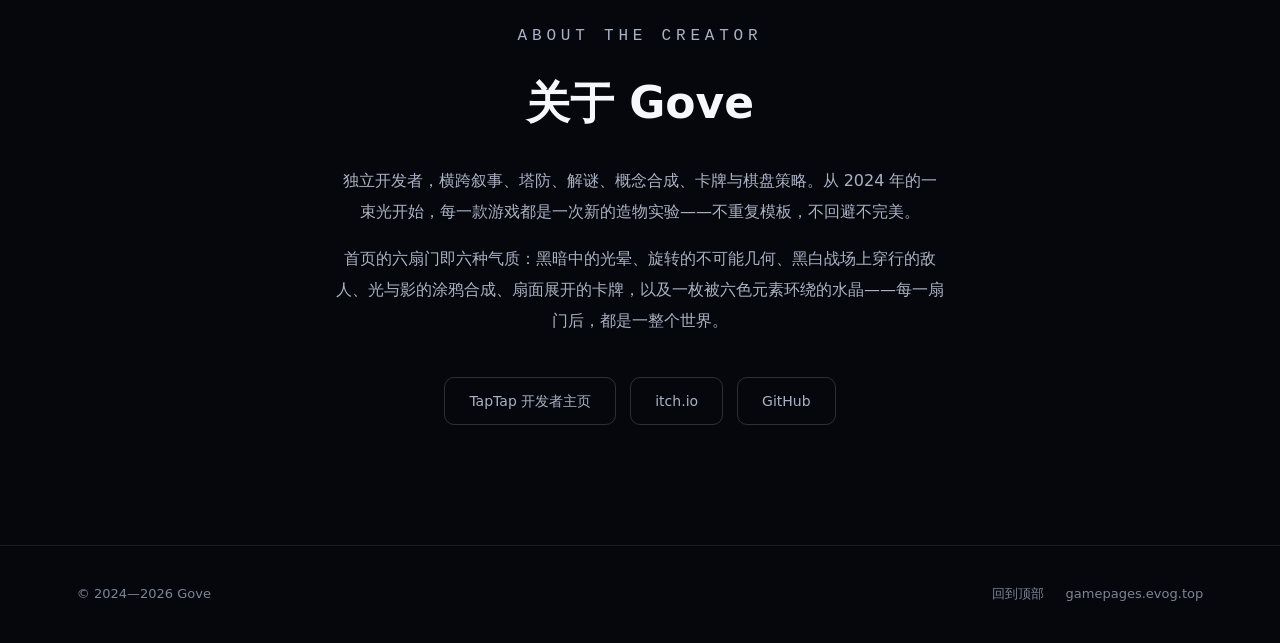
==== commit ee6bfa91: "首页：按参考项目手法升级艺术感与交互感（样板） 参考 E:\Projects\Git\pelican-6000-pure-code 提炼出 7 条可迁移手法， 先在本页落地验证，确认有效后再铺开到其余" ====
--- a/index.html
+++ b/index.html
@@ -459,6 +459,65 @@
     .reveal.in { opacity: 1; transform: none; }
     .d1 { transition-delay: .08s; } .d2 { transition-delay: .18s; } .d3 { transition-delay: .28s; }
 
+    /* ============ 影院外壳：静置后退场 ============ */
+    /* 参考项目 player.js 的 bumpActivity()：鼠标一动就移除 is-idle，
+       静置 2 秒后加回，把画面让给内容本身。 */
+    .nav, .rail { transition: opacity .7s var(--ease), transform .7s var(--ease); }
+    html.chrome-idle .nav { opacity: .28; transform: translateY(-6px); }
+    html.chrome-idle .rail { opacity: .22; transform: translateX(6px); }
+    html.chrome-idle .nav:hover,
+    html.chrome-idle .rail:hover,
+    html.chrome-idle .nav:focus-within,
+    html.chrome-idle .rail:focus-within { opacity: 1; transform: none; }
+
+    /* ============ 分层光晕（取代单层 radial-gradient）============ */
+    /* 参考项目 drawInkWashBlob()：5 层同心椭圆，半径与 alpha 按 k=i/layers 递变。
+       单层渐变是廉价的；叠层才有"晕染"的厚度。
+
+       两个必须注意的坑（都踩过）：
+       1. 绝对定位元素没有显式尺寸会收缩为 0 —— 必须给 width/height。
+       2. 光晕若被不透明的 .cover 完全盖住、且 mix-blend-mode 在近黑底上
+          做 screen 运算，实测贡献为 0（A/B 逐像素无差异）。
+          所以光晕要放大到超出封面、并抬到封面之上做柔光叠加。 */
+    .halo {
+      position: absolute; pointer-events: none; z-index: 3;
+      left: 50%; top: 50%; width: 132%; height: 132%;
+      transform: translate(-50%, -50%);
+      border-radius: 50%;
+      mix-blend-mode: screen;
+    }
+    .halo i {
+      position: absolute; inset: 0; border-radius: 50%; display: block;
+      background: radial-gradient(circle at 50% 50%,
+        color-mix(in srgb, var(--accent) 92%, transparent) 0%,
+        color-mix(in srgb, var(--accent) 46%, transparent) 34%,
+        color-mix(in srgb, var(--accent) 16%, transparent) 58%,
+        transparent 76%);
+    }
+    /* 透明度必须够大才看得见：近黑底上做 screen 混合时，低透明度等于没画。
+       A/B 实测（隐藏 hero 后测第一个 gate）：
+         opacity .16~.40 → 逐像素零差异（完全看不见）
+         opacity .30~.62 → 亮部 2.40%→13.72%，但色阶 995→472（过曝、层次被冲掉）
+         opacity .24~.46 → 亮部约 8%，色阶保持在 800 以上，是平衡点 */
+    .halo i:nth-child(1) { transform: scale(1.00) translate(0, 0); opacity: .24; }
+    .halo i:nth-child(2) { transform: scale(.86) translate(3%, -4%); opacity: .28; }
+    .halo i:nth-child(3) { transform: scale(.68) translate(-4%, 3%); opacity: .34; }
+    .halo i:nth-child(4) { transform: scale(.48) translate(3%, 4%); opacity: .40; }
+    .halo i:nth-child(5) { transform: scale(.28) translate(-3%, -3%); opacity: .46; }
+    /* 老浏览器兜底：不支持 color-mix 时用 currentColor，至少不空转 */
+    @supports not (background: color-mix(in srgb, red 50%, transparent)) {
+      .halo { color: var(--accent); }
+      .halo i { background: radial-gradient(circle at 50% 50%, currentColor 0%, transparent 72%); }
+    }
+
+    /* ============ 舞台边框：影院取景 ============ */
+    .gate::after {
+      content: ""; position: absolute; inset: 0; pointer-events: none; z-index: 2;
+      box-shadow: inset 0 0 0 1px color-mix(in srgb, var(--accent) 12%, transparent),
+                  inset 0 120px 160px -120px rgba(0,0,0,.85),
+                  inset 0 -120px 160px -120px rgba(0,0,0,.85);
+    }
+
     /* ============ 响应式 ============ */
     /* 桌面端给右侧目录栏留一条专用通道：侧栏占右侧约 62px，
        正文左右各留 78px，两边对称、正文不会钻到侧栏底下被吃掉点击。 */
@@ -546,6 +605,7 @@
       <span class="ghost" aria-hidden="true">01</span>
       <div class="gate-inner">
         <div class="stage reveal">
+          <span class="halo" aria-hidden="true"><i></i><i></i><i></i><i></i><i></i></span>
           <div class="cover">
             <img src="games/lightingforyou/cover.jpg" alt="LightingForYou 游戏封面" loading="lazy" />
           </div>
@@ -587,6 +647,7 @@
           <a class="cta reveal d3" href="games/unreal-objects/index.html">进入详情 <span class="ar">→</span></a>
         </div>
         <div class="stage reveal">
+          <span class="halo" aria-hidden="true"><i></i><i></i><i></i><i></i><i></i></span>
           <div class="cover">
             <img src="games/unreal-objects/cover.jpg" alt="UNREAL OBJECTS 游戏封面" loading="lazy" />
           </div>
@@ -608,6 +669,7 @@
       <span class="ghost" aria-hidden="true">03</span>
       <div class="gate-inner">
         <div class="stage reveal">
+          <span class="halo" aria-hidden="true"><i></i><i></i><i></i><i></i><i></i></span>
           <div class="cover">
             <img src="games/archipelago-luminary/cover.jpg" alt="ARCHIPELAGO LUMINARY 游戏封面" loading="lazy" />
           </div>
@@ -657,6 +719,7 @@
           <a class="cta reveal d3" href="games/bug-universe-god/index.html">进入详情 <span class="ar">→</span></a>
         </div>
         <div class="stage reveal">
+          <span class="halo" aria-hidden="true"><i></i><i></i><i></i><i></i><i></i></span>
           <div class="cover">
             <img src="games/bug-universe-god/cover.jpg" alt="Bug Universe God 游戏封面" loading="lazy" />
           </div>
@@ -674,6 +737,7 @@
       <span class="ghost" aria-hidden="true">05</span>
       <div class="gate-inner">
         <div class="stage reveal">
+          <span class="halo" aria-hidden="true"><i></i><i></i><i></i><i></i><i></i></span>
           <div class="cover">
             <img src="games/ninth-slime-card/cover.jpg" alt="第九张史莱姆牌 游戏封面" loading="lazy" />
           </div>
@@ -713,6 +777,7 @@
           <a class="cta reveal d3" href="games/six-elements/index.html">进入详情 <span class="ar">→</span></a>
         </div>
         <div class="stage reveal">
+          <span class="halo" aria-hidden="true"><i></i><i></i><i></i><i></i><i></i></span>
           <div class="cover">
             <img src="games/six-elements/cover.jpg" alt="瑟克斯遗纪 游戏封面：地下图书馆大厅中央的水晶棱柱与六元素" loading="lazy" />
           </div>
@@ -804,6 +869,24 @@
         });
       }, { threshold: 0.4 });
       sections.forEach(function (s) { if (s) sio.observe(s); });
+
+      /* ---------- 影院外壳：静置 2 秒后 chrome 退场 ----------
+         参考项目 player.js 的 bumpActivity()。只在能跑 JS 时加类，
+         无 JS 时 chrome 始终可见（不会出现"没有导航"的死局）。 */
+      var idleTimer = 0;
+      function bumpActivity() {
+        document.documentElement.classList.remove('chrome-idle');
+        clearTimeout(idleTimer);
+        idleTimer = setTimeout(function () {
+          // 菜单展开时不退场，避免用户正在操作却被淡化
+          if (document.getElementById('navLinks').classList.contains('open')) return;
+          document.documentElement.classList.add('chrome-idle');
+        }, 2000);
+      }
+      ['mousemove', 'pointerdown', 'keydown', 'wheel', 'touchstart'].forEach(function (ev) {
+        window.addEventListener(ev, bumpActivity, { passive: true });
+      });
+      bumpActivity();
     })();
   </script>
 </body>
